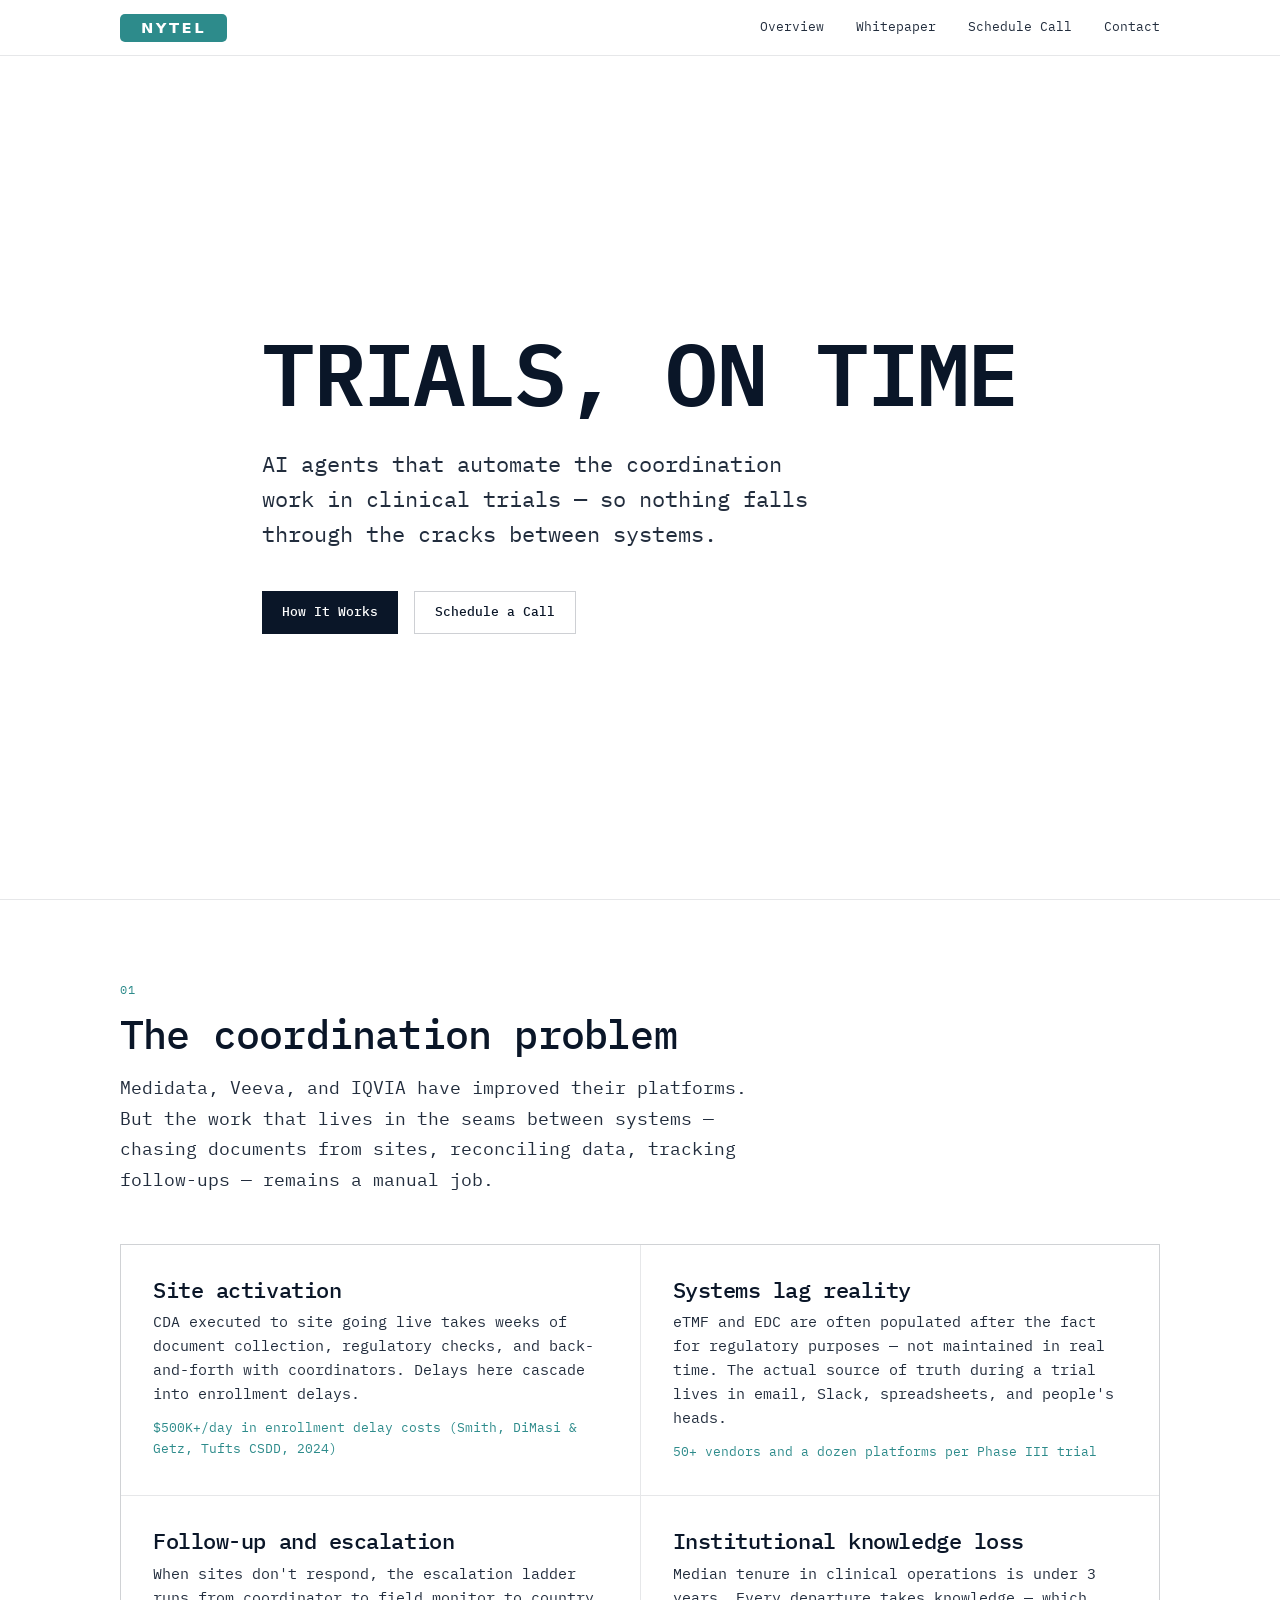
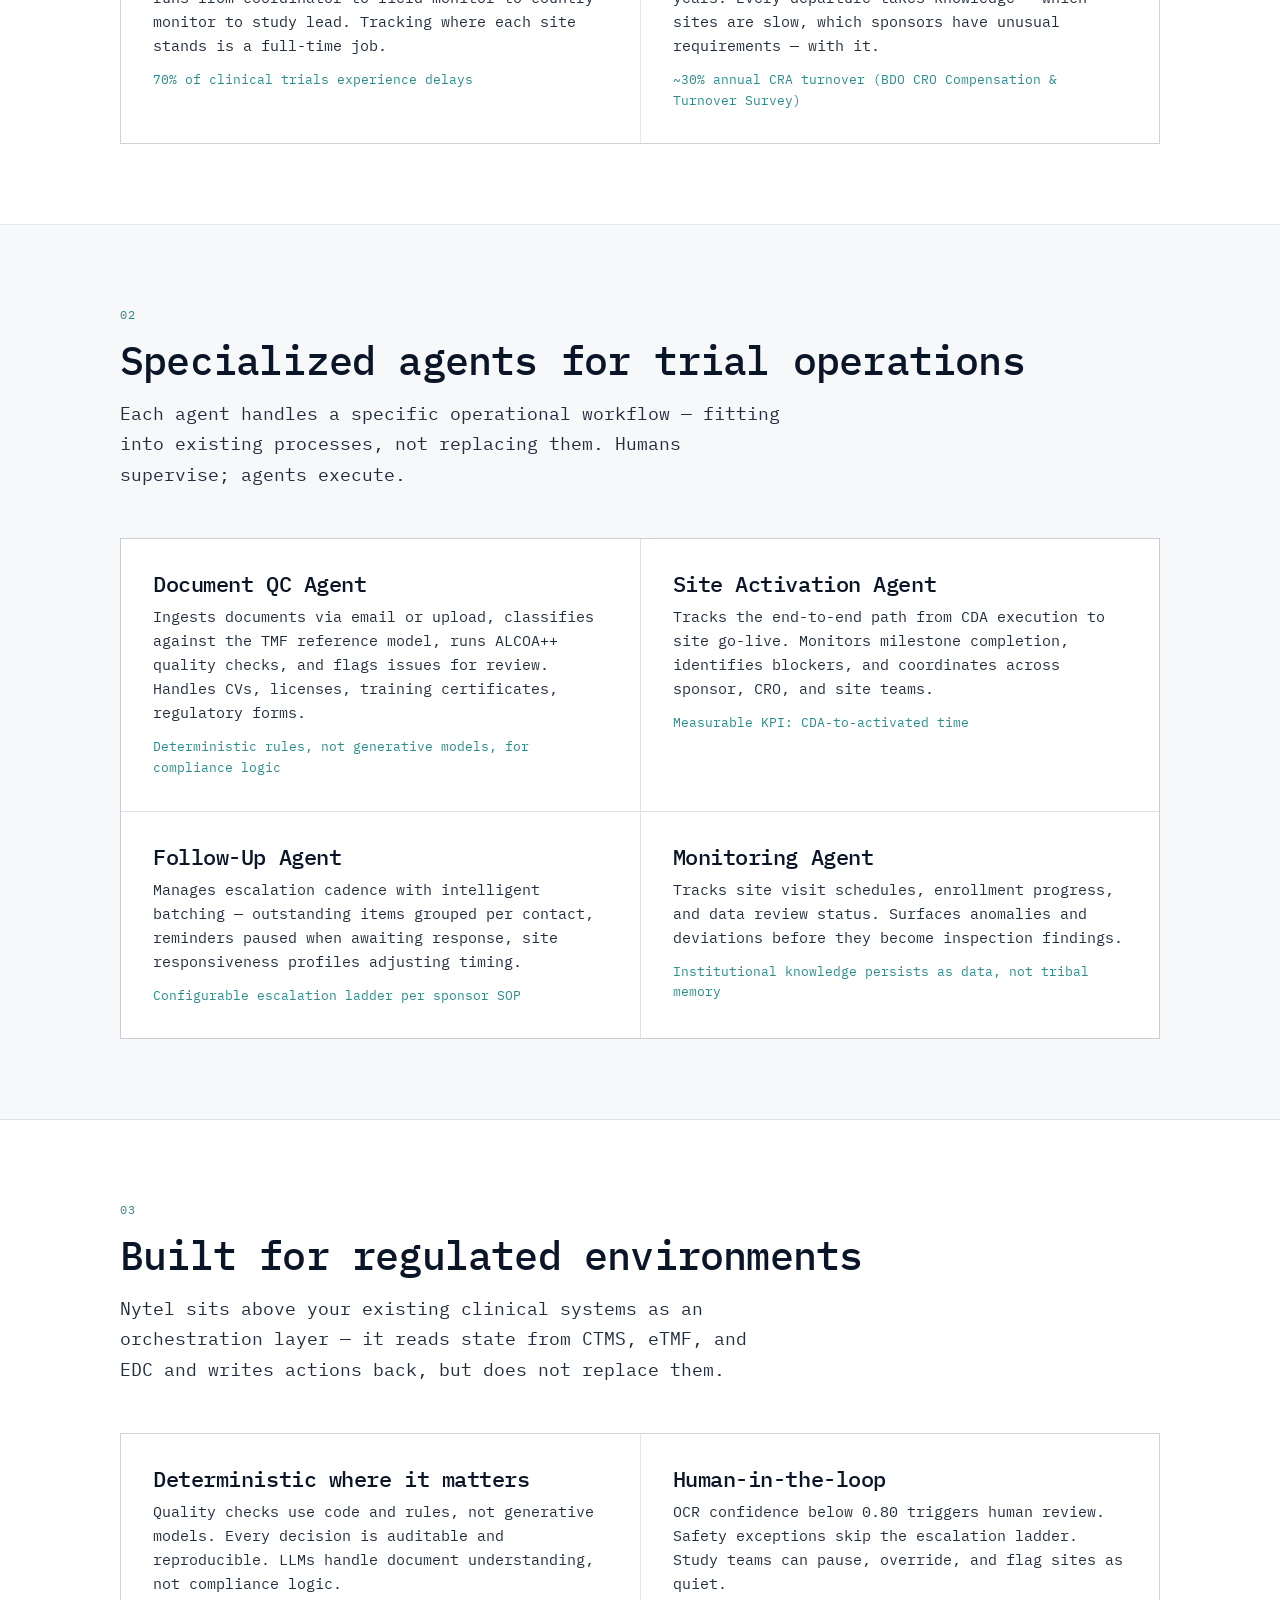
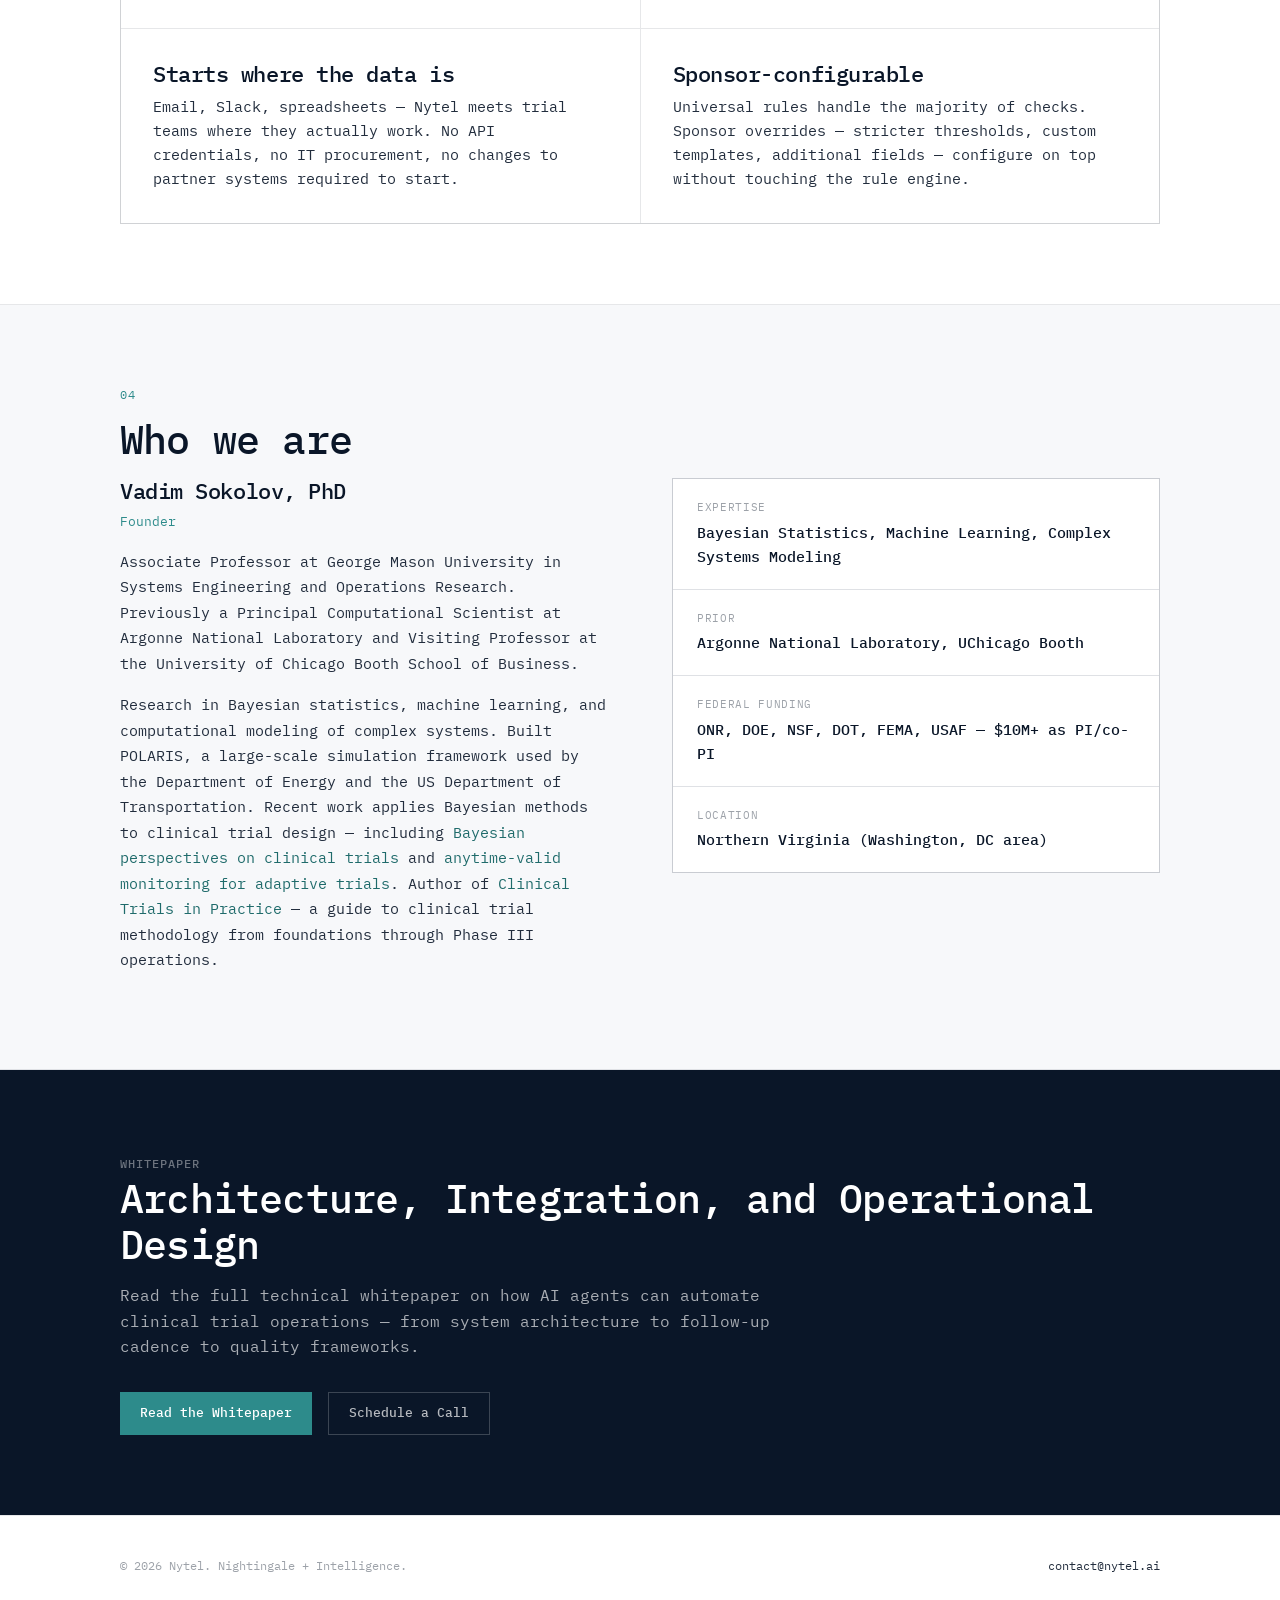
==== index.html @ 81ece12e "Update fonts and colors: IBM Plex Mono everywhere, fix whitepaper text opacity - Switch site font fr" ====
<!DOCTYPE html>
<html lang="en">
<head>
  <meta charset="UTF-8">
  <meta name="viewport" content="width=device-width, initial-scale=1.0">
  <title>Nytel — AI Agents for Clinical Trial Operations</title>
  <meta name="description" content="Nytel builds AI agents that automate the coordination work in clinical trials — document QC, site activation, escalation workflows — so operations teams can focus on what matters.">
  <meta property="og:title" content="Nytel — AI Agents for Clinical Trial Operations">
  <meta property="og:description" content="Automating the coordination work between clinical systems — document QC, site activation, escalation workflows.">
  <meta property="og:image" content="https://nytel.ai/og-image.png">
  <meta property="og:url" content="https://nytel.ai">
  <meta property="og:type" content="website">
  <meta name="twitter:card" content="summary_large_image">
  <meta name="twitter:title" content="Nytel — AI Agents for Clinical Trial Operations">
  <meta name="twitter:description" content="Automating the coordination work between clinical systems.">
  <meta name="twitter:image" content="https://nytel.ai/og-image.png">
  <link rel="icon" type="image/svg+xml" href="favicon.svg">
  <link rel="icon" type="image/png" sizes="32x32" href="favicon-32.png">
  <link rel="apple-touch-icon" href="apple-touch-icon.png">
  <link rel="preconnect" href="https://fonts.googleapis.com">
  <link rel="preconnect" href="https://fonts.gstatic.com" crossorigin>
  <link href="https://fonts.googleapis.com/css2?family=IBM+Plex+Mono:ital,wght@0,400;0,500;0,600;1,400&display=swap" rel="stylesheet">
  <link rel="stylesheet" href="style.css">
  <script type="application/ld+json">
  {
    "@context": "https://schema.org",
    "@type": "Organization",
    "name": "Nytel",
    "url": "https://nytel.ai",
    "description": "Nytel builds AI agents that automate coordination work in clinical trials — document QC, site activation, follow-up workflows, and monitoring — sitting above existing systems like CTMS, eTMF, and EDC as an orchestration layer.",
    "founder": {
      "@type": "Person",
      "name": "Vadim Sokolov",
      "jobTitle": "Founder",
      "url": "https://vsokolov.org",
      "affiliation": {
        "@type": "Organization",
        "name": "George Mason University"
      },
      "sameAs": [
        "https://arxiv.org/abs/2602.09208",
        "https://arxiv.org/abs/2602.06379",
        "https://vsokolov.quarto.pub/clinos/"
      ]
    },
    "areaServed": "US",
    "knowsAbout": [
      "clinical trial operations",
      "AI agents for clinical trials",
      "trial master file quality control",
      "site activation automation",
      "CTMS eTMF EDC orchestration",
      "ALCOA++ compliance",
      "Bayesian adaptive trial design",
      "clinical trial follow-up automation",
      "ICH-GCP regulatory compliance"
    ]
  }
  </script>
</head>
<body>

  <!-- Header -->
  <header class="header">
    <div class="container">
      <a href="/" class="header-logo"><img src="logo.svg" alt="Nytel" height="28"></a>
      <nav class="header-nav">
        <a href="overview.html">Overview</a>
        <a href="whitepaper.html" class="hide-mobile">Whitepaper</a>
        <a href="https://cal.com/nytel">Schedule Call</a>
        <a href="mailto:contact@nytel.ai">Contact</a>
      </nav>
    </div>
  </header>

  <!-- Hero -->
  <section class="hero">
    <div class="container">
      <div class="hero-inner">
        <h1 style="font-size: clamp(3rem, 2rem + 5vw, 5.5rem); font-weight: 600; letter-spacing: -0.03em; max-width: none; margin-bottom: 1.5rem;">TRIALS, ON TIME</h1>
        <p class="hero-sub" style="font-size: clamp(1.125rem, 1rem + 0.5vw, 1.375rem); max-width: 44ch; margin-bottom: 2.5rem;">
          AI agents that automate the coordination work in clinical
          trials — so nothing falls through the cracks between systems.
        </p>
        <div class="hero-actions">
          <a href="overview.html" class="btn btn-primary">How It Works</a>
          <a href="https://cal.com/nytel" class="btn btn-outline">Schedule a Call</a>
        </div>
      </div>
    </div>
  </section>

  <!-- Problem -->
  <section class="section">
    <div class="container">
      <span class="section-number">01</span>
      <h2>The coordination problem</h2>
      <p class="section-lead">
        Medidata, Veeva, and IQVIA have improved their platforms. But the work
        that lives in the seams between systems — chasing documents from sites,
        reconciling data, tracking follow-ups — remains a manual job.
      </p>
      <div class="problem-grid">
        <div class="problem-card">
          <h3>Site activation</h3>
          <p>CDA executed to site going live takes weeks of document collection, regulatory checks, and back-and-forth with coordinators. Delays here cascade into enrollment delays.</p>
          <span class="stat-highlight">$500K+/day in enrollment delay costs (Smith, DiMasi &amp; Getz, Tufts CSDD, 2024)</span>
        </div>
        <div class="problem-card">
          <h3>Systems lag reality</h3>
          <p>eTMF and EDC are often populated after the fact for regulatory purposes — not maintained in real time. The actual source of truth during a trial lives in email, Slack, spreadsheets, and people's heads.</p>
          <span class="stat-highlight">50+ vendors and a dozen platforms per Phase III trial</span>
        </div>
        <div class="problem-card">
          <h3>Follow-up and escalation</h3>
          <p>When sites don't respond, the escalation ladder runs from coordinator to field monitor to country monitor to study lead. Tracking where each site stands is a full-time job.</p>
          <span class="stat-highlight">70% of clinical trials experience delays</span>
        </div>
        <div class="problem-card">
          <h3>Institutional knowledge loss</h3>
          <p>Median tenure in clinical operations is under 3 years. Every departure takes knowledge — which sites are slow, which sponsors have unusual requirements — with it.</p>
          <span class="stat-highlight">~30% annual CRA turnover (BDO CRO Compensation &amp; Turnover Survey)</span>
        </div>
      </div>
    </div>
  </section>

  <!-- Approach -->
  <section class="section section-alt">
    <div class="container">
      <span class="section-number">02</span>
      <h2>Specialized agents for trial operations</h2>
      <p class="section-lead">
        Each agent handles a specific operational workflow — fitting into existing
        processes, not replacing them. Humans supervise; agents execute.
      </p>
      <div class="problem-grid">
        <div class="problem-card">
          <h3>Document QC Agent</h3>
          <p>Ingests documents via email or upload, classifies against the TMF reference model, runs ALCOA++ quality checks, and flags issues for review. Handles CVs, licenses, training certificates, regulatory forms.</p>
          <span class="stat-highlight">Deterministic rules, not generative models, for compliance logic</span>
        </div>
        <div class="problem-card">
          <h3>Site Activation Agent</h3>
          <p>Tracks the end-to-end path from CDA execution to site go-live. Monitors milestone completion, identifies blockers, and coordinates across sponsor, CRO, and site teams.</p>
          <span class="stat-highlight">Measurable KPI: CDA-to-activated time</span>
        </div>
        <div class="problem-card">
          <h3>Follow-Up Agent</h3>
          <p>Manages escalation cadence with intelligent batching — outstanding items grouped per contact, reminders paused when awaiting response, site responsiveness profiles adjusting timing.</p>
          <span class="stat-highlight">Configurable escalation ladder per sponsor SOP</span>
        </div>
        <div class="problem-card">
          <h3>Monitoring Agent</h3>
          <p>Tracks site visit schedules, enrollment progress, and data review status. Surfaces anomalies and deviations before they become inspection findings.</p>
          <span class="stat-highlight">Institutional knowledge persists as data, not tribal memory</span>
        </div>
      </div>
    </div>
  </section>

  <!-- Approach Detail -->
  <section class="section">
    <div class="container">
      <span class="section-number">03</span>
      <h2>Built for regulated environments</h2>
      <p class="section-lead">
        Nytel sits above your existing clinical systems as an orchestration
        layer — it reads state from CTMS, eTMF, and EDC and writes actions
        back, but does not replace them.
      </p>
      <div class="problem-grid">
        <div class="problem-card">
          <h3>Deterministic where it matters</h3>
          <p>Quality checks use code and rules, not generative models. Every decision is auditable and reproducible. LLMs handle document understanding, not compliance logic.</p>
        </div>
        <div class="problem-card">
          <h3>Human-in-the-loop</h3>
          <p>OCR confidence below 0.80 triggers human review. Safety exceptions skip the escalation ladder. Study teams can pause, override, and flag sites as quiet.</p>
        </div>
        <div class="problem-card">
          <h3>Starts where the data is</h3>
          <p>Email, Slack, spreadsheets — Nytel meets trial teams where they actually work. No API credentials, no IT procurement, no changes to partner systems required to start.</p>
        </div>
        <div class="problem-card">
          <h3>Sponsor-configurable</h3>
          <p>Universal rules handle the majority of checks. Sponsor overrides — stricter thresholds, custom templates, additional fields — configure on top without touching the rule engine.</p>
        </div>
      </div>
    </div>
  </section>

  <!-- Founder -->
  <section class="section section-alt">
    <div class="container">
      <span class="section-number">04</span>
      <h2>Who we are</h2>
      <div class="founder-section">
        <div class="founder-bio">
          <h3>Vadim Sokolov, PhD</h3>
          <div class="founder-title">Founder</div>
          <p>
            Associate Professor at George Mason University in Systems
            Engineering and Operations Research. Previously a Principal
            Computational Scientist at Argonne National Laboratory and
            Visiting Professor at the University of Chicago Booth
            School of Business.
          </p>
          <p>
            Research in Bayesian statistics, machine learning, and
            computational modeling of complex systems. Built POLARIS,
            a large-scale simulation framework used by the Department
            of Energy and the US Department of Transportation. Recent work applies Bayesian methods
            to clinical trial design — including
            <a href="https://arxiv.org/abs/2602.09208">Bayesian perspectives on clinical trials</a> and
            <a href="https://arxiv.org/abs/2602.06379">anytime-valid monitoring for adaptive trials</a>.
            Author of <a href="https://vsokolov.quarto.pub/clinos/">Clinical
            Trials in Practice</a> — a guide to clinical trial methodology
            from foundations through Phase III operations.
          </p>
        </div>
        <div class="credentials">
          <div class="credential">
            <div class="cred-label">Expertise</div>
            <div class="cred-value">Bayesian Statistics, Machine Learning, Complex Systems Modeling</div>
          </div>
          <div class="credential">
            <div class="cred-label">Prior</div>
            <div class="cred-value">Argonne National Laboratory, UChicago Booth</div>
          </div>
          <div class="credential">
            <div class="cred-label">Federal Funding</div>
            <div class="cred-value">ONR, DOE, NSF, DOT, FEMA, USAF — $10M+ as PI/co-PI</div>
          </div>
          <div class="credential">
            <div class="cred-label">Location</div>
            <div class="cred-value">Northern Virginia (Washington, DC area)</div>
          </div>
        </div>
      </div>
    </div>
  </section>

  <!-- CTA -->
  <section class="cta-section">
    <div class="container">
      <span class="label" style="color: rgba(255,255,255,0.4);">Whitepaper</span>
      <h2>Architecture, Integration, and Operational Design</h2>
      <p>
        Read the full technical whitepaper on how AI agents can automate
        clinical trial operations — from system architecture to follow-up
        cadence to quality frameworks.
      </p>
      <div class="hero-actions">
        <a href="whitepaper.html" class="btn btn-teal">Read the Whitepaper</a>
        <a href="https://cal.com/nytel" class="btn btn-outline" style="color: rgba(255,255,255,0.7); border-color: rgba(255,255,255,0.2);">Schedule a Call</a>
      </div>
    </div>
  </section>

  <!-- Footer -->
  <footer class="footer">
    <div class="container">
      <div class="footer-left">
        &copy; 2026 Nytel. Nightingale + Intelligence.
      </div>
      <div class="footer-right">
        <a href="mailto:contact@nytel.ai">contact@nytel.ai</a>
      </div>
    </div>
  </footer>

</body>
</html>
---- style.css ----
/* ============================================================
   Nytel Design System
   Colors: Deep Navy + Muted Teal on White
   Typography: IBM Plex Sans + IBM Plex Mono
   ============================================================ */

:root {
  --navy: #0A1628;
  --navy-light: #162035;
  --teal: #2D8B8B;
  --teal-light: #E8F4F4;
  --teal-dark: #1F6B6B;
  --white: #FFFFFF;
  --bg: #F7F8FA;
  --bg-alt: #EEF0F4;
  --border: rgba(10, 22, 40, 0.10);
  --border-strong: rgba(10, 22, 40, 0.20);
  --text: #0A1628;
  --text-secondary: rgba(10, 22, 40, 0.90);
  --text-tertiary: rgba(10, 22, 40, 0.40);
  --mono: 'IBM Plex Mono', monospace;
  --sans: 'IBM Plex Mono', monospace;
}

*, *::before, *::after {
  margin: 0;
  padding: 0;
  box-sizing: border-box;
}

html {
  font-size: 16px;
  -webkit-font-smoothing: antialiased;
  -moz-osx-font-smoothing: grayscale;
  scroll-behavior: smooth;
}

body {
  font-family: var(--sans);
  font-weight: 400;
  line-height: 1.6;
  color: var(--text);
  background: var(--white);
}

/* ---- Typography ---- */

h1, h2, h3, h4 {
  font-weight: 500;
  line-height: 1.15;
  letter-spacing: -0.02em;
}

h1 { font-size: clamp(2.25rem, 1.5rem + 3.75vw, 4rem); }
h2 { font-size: clamp(1.5rem, 1.1rem + 2vw, 2.5rem); }
h3 { font-size: clamp(1.125rem, 1rem + 0.5vw, 1.5rem); }

p {
  max-width: 68ch;
  color: var(--text-secondary);
}

a {
  color: var(--teal-dark);
  text-decoration: none;
}
a:hover {
  text-decoration: underline;
}

.label {
  font-family: var(--mono);
  font-size: 0.75rem;
  font-weight: 500;
  letter-spacing: 0.08em;
  text-transform: uppercase;
  color: var(--teal);
}

.mono {
  font-family: var(--mono);
}

/* ---- Layout ---- */

.container {
  max-width: 1120px;
  margin: 0 auto;
  padding: 0 1.5rem;
}

@media (min-width: 768px) {
  .container { padding: 0 2.5rem; }
}

/* ---- Header ---- */

.header {
  position: fixed;
  top: 0;
  left: 0;
  right: 0;
  z-index: 100;
  height: 3.5rem;
  background: var(--white);
  border-bottom: 1px solid var(--border);
  display: flex;
  align-items: center;
  backdrop-filter: blur(12px);
  background: rgba(255,255,255,0.92);
}

.header .container {
  display: flex;
  align-items: center;
  justify-content: space-between;
  width: 100%;
}

.header-logo {
  text-decoration: none;
  display: flex;
  align-items: center;
  flex-shrink: 0;
}

.header-logo img {
  height: 20px;
  width: auto;
}

@media (min-width: 768px) {
  .header-logo img { height: 28px; }
}

.header-nav {
  display: flex;
  align-items: center;
  gap: 1.25rem;
}

@media (min-width: 768px) {
  .header-nav { gap: 2rem; }
}

.header-nav a {
  font-family: var(--mono);
  font-size: 0.75rem;
  color: var(--text-secondary);
  text-decoration: none;
  transition: color 0.15s;
  white-space: nowrap;
}

@media (min-width: 768px) {
  .header-nav a { font-size: 0.8125rem; }
}

.header-nav a:hover {
  color: var(--text);
  text-decoration: none;
}

.header-nav .hide-mobile {
  display: none;
}

@media (min-width: 640px) {
  .header-nav .hide-mobile { display: inline; }
}

/* ---- Buttons ---- */

.btn {
  display: inline-flex;
  align-items: center;
  gap: 0.5rem;
  font-family: var(--mono);
  font-size: 0.8125rem;
  font-weight: 500;
  padding: 0.625rem 1.25rem;
  border: none;
  cursor: pointer;
  transition: all 0.15s;
  text-decoration: none;
}

.btn-primary {
  background: var(--navy);
  color: var(--white);
}
.btn-primary:hover {
  background: var(--navy-light);
  text-decoration: none;
  color: var(--white);
}

.btn-outline {
  background: transparent;
  color: var(--navy);
  border: 1px solid var(--border-strong);
}
.btn-outline:hover {
  border-color: var(--navy);
  text-decoration: none;
}

.btn-teal {
  background: var(--teal);
  color: var(--white);
}
.btn-teal:hover {
  background: var(--teal-dark);
  text-decoration: none;
  color: var(--white);
}

/* ---- Hero ---- */

.hero {
  min-height: 100vh;
  display: flex;
  align-items: center;
  padding-top: 3.5rem;
  background: var(--white);
  border-bottom: 1px solid var(--border);
}

.hero-inner {
  padding: 4rem 0;
}

.hero h1 {
  color: var(--navy);
  margin-bottom: 1.5rem;
  max-width: 18ch;
}

.hero h1 em {
  font-style: normal;
  color: var(--teal);
}

.hero-sub {
  font-size: clamp(1rem, 0.9rem + 0.5vw, 1.25rem);
  color: var(--text-secondary);
  max-width: 52ch;
  margin-bottom: 2.5rem;
  line-height: 1.6;
}

.hero-actions {
  display: flex;
  gap: 1rem;
  flex-wrap: wrap;
}

.hero-stats {
  display: grid;
  grid-template-columns: repeat(3, 1fr);
  gap: 1px;
  background: var(--border);
  border: 1px solid var(--border);
  margin-top: 4rem;
}

.hero-stat {
  background: var(--white);
  padding: 1.5rem;
  text-align: center;
}

.hero-stat .stat-number {
  font-family: var(--sans);
  font-size: clamp(1.5rem, 1.2rem + 1.5vw, 2.5rem);
  font-weight: 500;
  color: var(--navy);
  letter-spacing: -0.03em;
  line-height: 1;
  margin-bottom: 0.375rem;
}

.hero-stat .stat-label {
  font-family: var(--mono);
  font-size: 0.6875rem;
  color: var(--text-tertiary);
  text-transform: uppercase;
  letter-spacing: 0.06em;
}

@media (max-width: 640px) {
  .hero-stats {
    grid-template-columns: 1fr;
  }
}

/* ---- Sections ---- */

.section {
  padding: 5rem 0;
  border-bottom: 1px solid var(--border);
}

.section-alt {
  background: var(--bg);
}

.section-number {
  font-family: var(--mono);
  font-size: 0.75rem;
  color: var(--teal);
  letter-spacing: 0.08em;
  margin-bottom: 0.75rem;
  display: block;
}

.section h2 {
  color: var(--navy);
  margin-bottom: 1rem;
}

.section-lead {
  font-size: clamp(1rem, 0.9rem + 0.5vw, 1.125rem);
  color: var(--text-secondary);
  max-width: 60ch;
  margin-bottom: 3rem;
  line-height: 1.7;
}

/* ---- Problem Grid ---- */

.problem-grid {
  display: grid;
  grid-template-columns: 1fr;
  gap: 1px;
  background: var(--border);
  border: 1px solid var(--border);
}

@media (min-width: 768px) {
  .problem-grid {
    grid-template-columns: repeat(2, 1fr);
  }
}

.problem-card {
  background: var(--white);
  padding: 2rem;
}

.problem-card h3 {
  color: var(--navy);
  margin-bottom: 0.5rem;
}

.problem-card p {
  font-size: 0.9375rem;
  line-height: 1.6;
}

.problem-card .stat-highlight {
  font-family: var(--mono);
  font-size: 0.8125rem;
  color: var(--teal);
  margin-top: 0.75rem;
  display: block;
}

/* ---- Approach / Pipeline ---- */

.pipeline {
  display: grid;
  grid-template-columns: 1fr;
  gap: 0;
  border: 1px solid var(--border);
}

@media (min-width: 768px) {
  .pipeline {
    grid-template-columns: repeat(5, 1fr);
  }
}

.pipeline-step {
  padding: 1.5rem;
  border-bottom: 1px solid var(--border);
  position: relative;
}

@media (min-width: 768px) {
  .pipeline-step {
    border-bottom: none;
    border-right: 1px solid var(--border);
  }
  .pipeline-step:last-child {
    border-right: none;
  }
}

.pipeline-step .step-number {
  font-family: var(--mono);
  font-size: 0.6875rem;
  color: var(--teal);
  margin-bottom: 0.75rem;
  display: block;
}

.pipeline-step h3 {
  font-size: 1rem;
  color: var(--navy);
  margin-bottom: 0.375rem;
}

.pipeline-step p {
  font-size: 0.8125rem;
  line-height: 1.5;
}

/* ---- Founder ---- */

.founder-section {
  display: grid;
  grid-template-columns: 1fr;
  gap: 3rem;
}

@media (min-width: 768px) {
  .founder-section {
    grid-template-columns: 1fr 1fr;
    gap: 4rem;
    align-items: start;
  }
}

.founder-bio h3 {
  color: var(--navy);
  margin-bottom: 0.5rem;
}

.founder-bio .founder-title {
  font-family: var(--mono);
  font-size: 0.8125rem;
  color: var(--teal);
  margin-bottom: 1rem;
}

.founder-bio p {
  font-size: 0.9375rem;
  line-height: 1.7;
  margin-bottom: 1rem;
}

.credentials {
  display: grid;
  grid-template-columns: 1fr;
  gap: 1px;
  background: var(--border);
  border: 1px solid var(--border);
}

.credential {
  background: var(--white);
  padding: 1.25rem 1.5rem;
}

.credential .cred-label {
  font-family: var(--mono);
  font-size: 0.6875rem;
  color: var(--text-tertiary);
  text-transform: uppercase;
  letter-spacing: 0.06em;
  margin-bottom: 0.25rem;
}

.credential .cred-value {
  font-size: 0.9375rem;
  color: var(--navy);
  font-weight: 500;
}

/* ---- Whitepaper CTA ---- */

.cta-section {
  background: var(--navy);
  color: var(--white);
  padding: 5rem 0;
  border-bottom: none;
}

.cta-section h2 {
  color: var(--white);
  margin-bottom: 1rem;
}

.cta-section p {
  color: rgba(255,255,255,0.65);
  margin-bottom: 2rem;
}

.cta-section .btn-teal:hover {
  background: var(--teal-dark);
}

/* ---- Footer ---- */

.footer {
  padding: 2.5rem 0;
  border-top: 1px solid var(--border);
}

.footer .container {
  display: flex;
  justify-content: space-between;
  align-items: center;
  flex-wrap: wrap;
  gap: 1rem;
}

.footer-left {
  font-family: var(--mono);
  font-size: 0.75rem;
  color: var(--text-tertiary);
}

.footer-right {
  display: flex;
  align-items: center;
  gap: 2rem;
}

.footer-right a {
  font-family: var(--mono);
  font-size: 0.75rem;
  color: var(--text-secondary);
}

/* ============================================================
   Whitepaper Page
   ============================================================ */

.wp-header {
  padding-top: 7rem;
  padding-bottom: 3rem;
  border-bottom: 1px solid var(--border);
  background: var(--bg);
}

.wp-header .label {
  margin-bottom: 1rem;
}

.wp-header h1 {
  margin-bottom: 0.75rem;
  max-width: 24ch;
}

.wp-header p {
  font-size: 1.0625rem;
  max-width: 56ch;
}

.wp-body {
  padding: 3rem 0 5rem;
}

.wp-content {
  max-width: 720px;
}

.wp-content h2 {
  color: var(--navy);
  margin-top: 3rem;
  margin-bottom: 1rem;
  padding-top: 2rem;
  border-top: 1px solid var(--border);
}

.wp-content h2:first-child {
  margin-top: 0;
  padding-top: 0;
  border-top: none;
}

.wp-content h3 {
  color: var(--navy);
  margin-top: 2rem;
  margin-bottom: 0.75rem;
}

.wp-content p {
  margin-bottom: 1rem;
  font-size: 0.9375rem;
  line-height: 1.8;
  max-width: none;
  color: var(--text-secondary);
}

.wp-content strong {
  color: var(--text);
  font-weight: 600;
}

.wp-content .table-wrap {
  overflow-x: auto;
  -webkit-overflow-scrolling: touch;
  margin: 1.5rem 0;
}

.wp-content table {
  width: 100%;
  border-collapse: collapse;
  font-size: 0.875rem;
  min-width: 400px;
}

@media (max-width: 640px) {
  .wp-content table { font-size: 0.8125rem; }
}

.wp-content th {
  font-family: var(--mono);
  font-size: 0.6875rem;
  font-weight: 500;
  text-transform: uppercase;
  letter-spacing: 0.06em;
  color: var(--text-tertiary);
  text-align: left;
  padding: 0.625rem 0.75rem;
  border-bottom: 1px solid var(--border-strong);
}

.wp-content td {
  padding: 0.5rem 0.75rem;
  border-bottom: 1px solid var(--border);
  color: var(--text-secondary);
  vertical-align: top;
}

.wp-content .col-narrow {
  width: 5rem;
}

.wp-content td strong {
  font-weight: 500;
  color: var(--text);
}

.wp-toc {
  position: sticky;
  top: 5rem;
  font-size: 0.8125rem;
}

.wp-toc-title {
  font-family: var(--mono);
  font-size: 0.6875rem;
  color: var(--text-tertiary);
  text-transform: uppercase;
  letter-spacing: 0.06em;
  margin-bottom: 1rem;
}

.wp-toc ul {
  list-style: none;
}

.wp-toc li {
  margin-bottom: 0.5rem;
}

.wp-toc a {
  color: var(--text-secondary);
  text-decoration: none;
  transition: color 0.15s;
}
.wp-toc a:hover {
  color: var(--teal);
}

@media (min-width: 1024px) {
  .wp-layout {
    display: grid;
    grid-template-columns: 720px 1fr;
    gap: 4rem;
  }
}

@media (max-width: 1023px) {
  .wp-toc { display: none; }
}
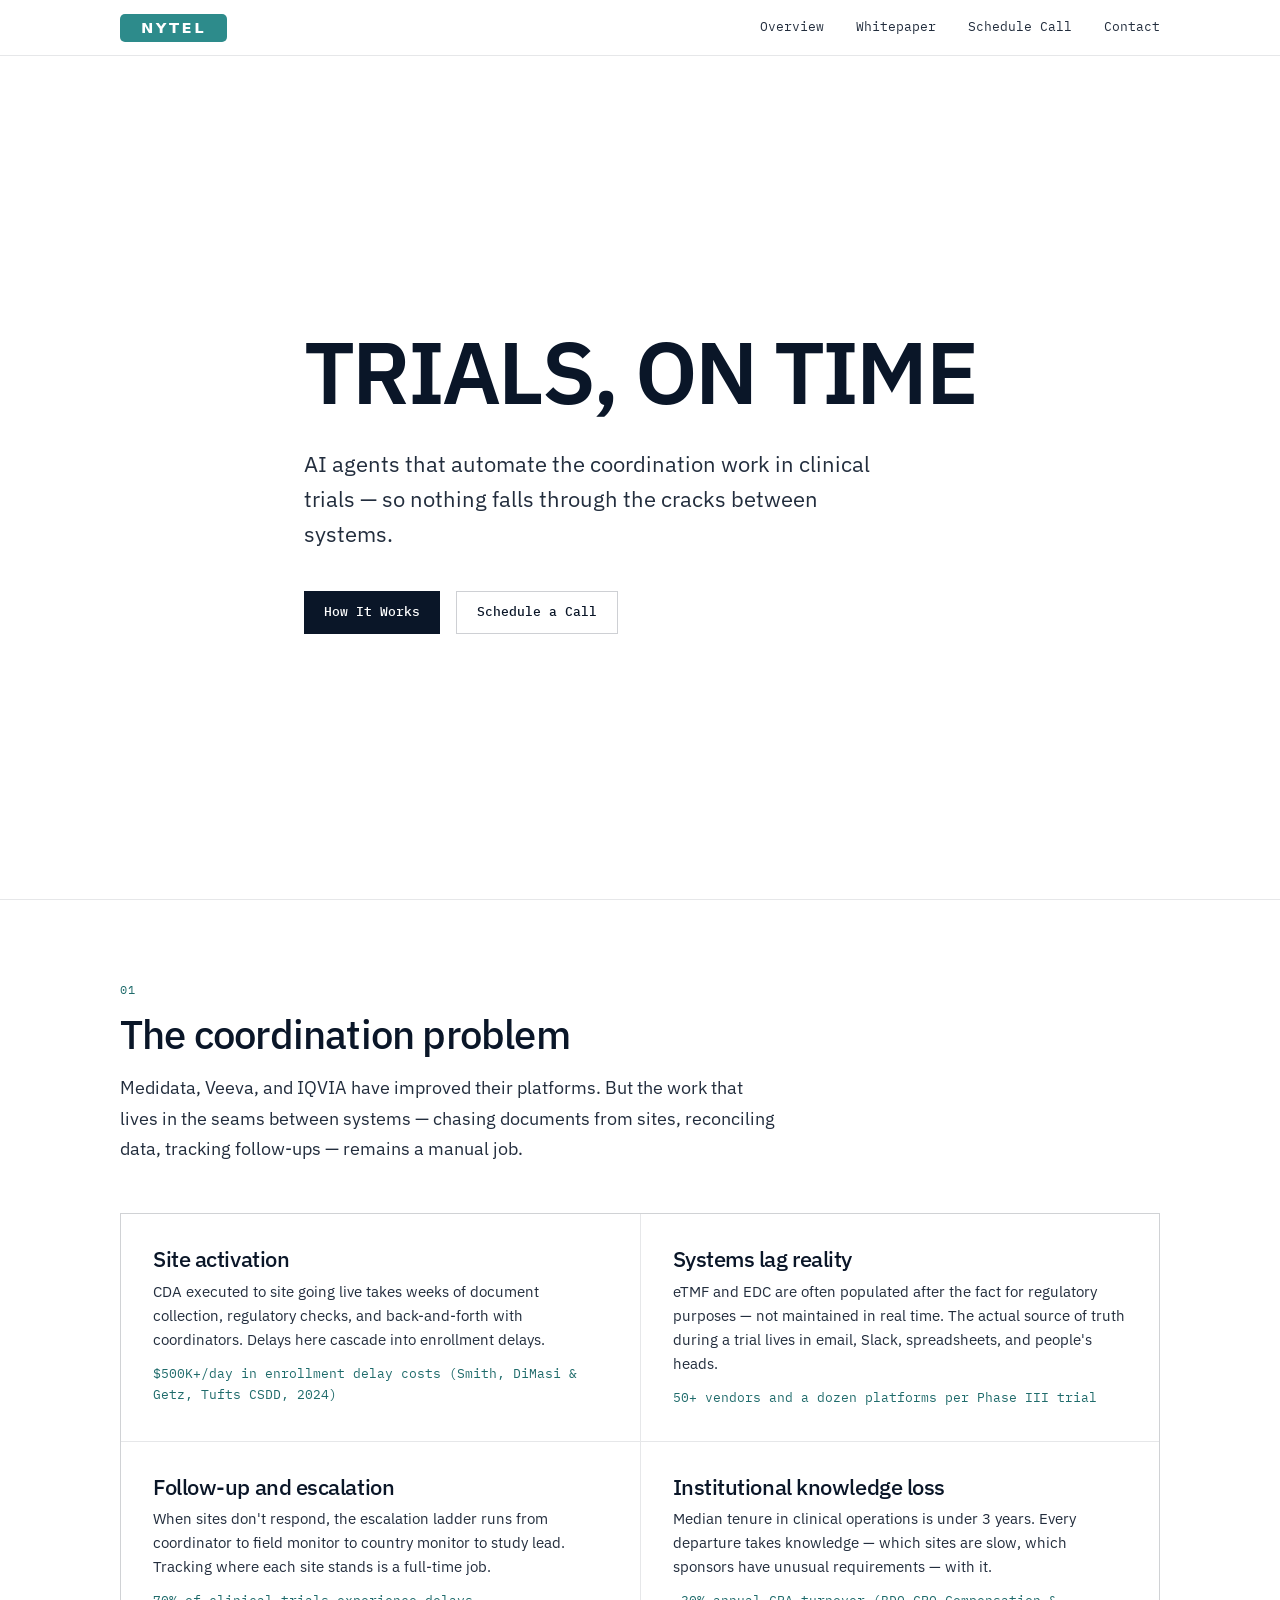
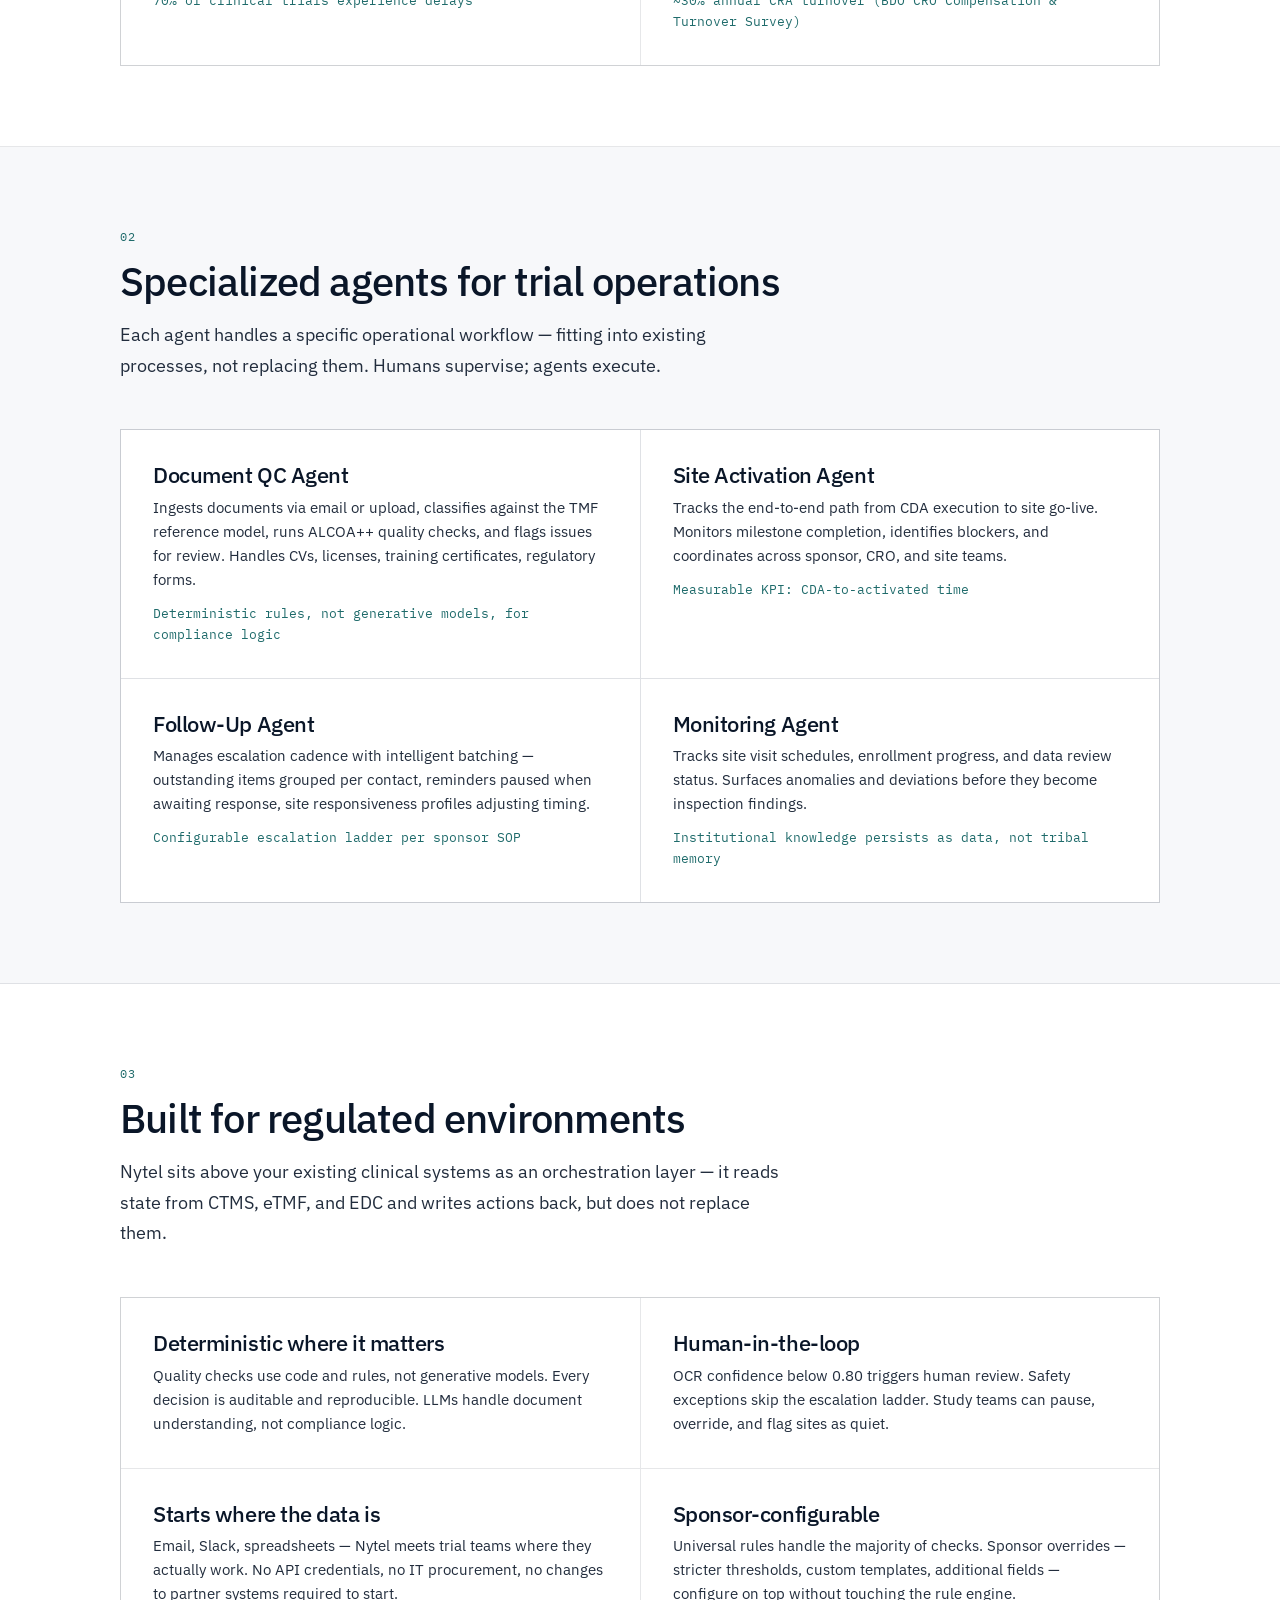
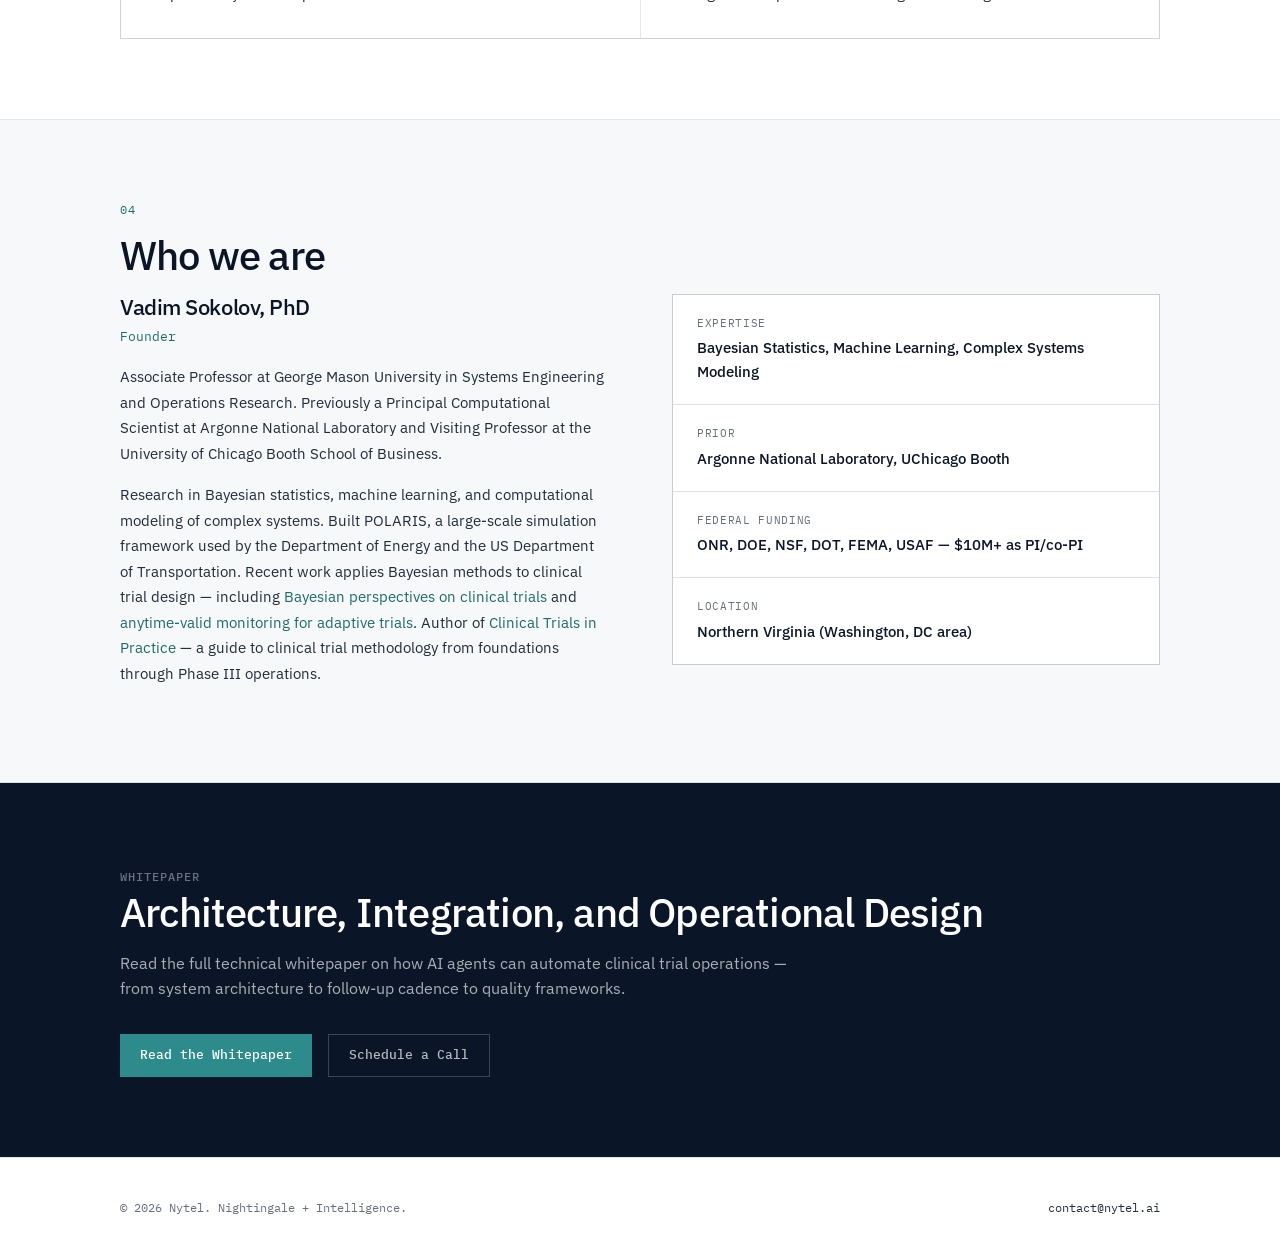
==== commit 17616f7a: "Site audit fixes: Plex Sans type system, WCAG AA contrast, SVG a11y, canonical + Twitter meta, share" ====
--- a/index.html
+++ b/index.html
@@ -10,6 +10,7 @@
   <meta property="og:image" content="https://nytel.ai/og-image.png">
   <meta property="og:url" content="https://nytel.ai">
   <meta property="og:type" content="website">
+  <link rel="canonical" href="https://nytel.ai/">
   <meta name="twitter:card" content="summary_large_image">
   <meta name="twitter:title" content="Nytel — AI Agents for Clinical Trial Operations">
   <meta name="twitter:description" content="Automating the coordination work between clinical systems.">
@@ -19,7 +20,8 @@
   <link rel="apple-touch-icon" href="apple-touch-icon.png">
   <link rel="preconnect" href="https://fonts.googleapis.com">
   <link rel="preconnect" href="https://fonts.gstatic.com" crossorigin>
-  <link href="https://fonts.googleapis.com/css2?family=IBM+Plex+Mono:ital,wght@0,400;0,500;0,600;1,400&display=swap" rel="stylesheet">
+  <link href="https://fonts.googleapis.com/css2?family=IBM+Plex+Sans:wght@400;500;600&family=IBM+Plex+Mono:ital,wght@0,400;0,500;0,600;1,400&display=swap" rel="stylesheet">
+  <link rel="stylesheet" href="chrome.css">
   <link rel="stylesheet" href="style.css">
   <script type="application/ld+json">
   {
@@ -77,8 +79,8 @@
   <section class="hero">
     <div class="container">
       <div class="hero-inner">
-        <h1 style="font-size: clamp(3rem, 2rem + 5vw, 5.5rem); font-weight: 600; letter-spacing: -0.03em; max-width: none; margin-bottom: 1.5rem;">TRIALS, ON TIME</h1>
-        <p class="hero-sub" style="font-size: clamp(1.125rem, 1rem + 0.5vw, 1.375rem); max-width: 44ch; margin-bottom: 2.5rem;">
+        <h1>TRIALS, ON TIME</h1>
+        <p class="hero-sub">
           AI agents that automate the coordination work in clinical
           trials — so nothing falls through the cracks between systems.
         </p>
--- a/chrome.css
+++ b/chrome.css
@@ -0,0 +1,235 @@
+/* ============================================================
+   Nytel — shared chrome
+   Header, footer, CTA band, buttons, and design tokens.
+   Loaded by index.html, overview.html, AND the Quarto whitepaper
+   (via _header-meta.html) so the site chrome has one source of truth.
+   Intentionally contains NO global reset, so it is safe to load
+   into the Bootstrap-based whitepaper build.
+   ============================================================ */
+
+:root {
+  --navy: #0A1628;
+  --navy-light: #162035;
+  --teal: #2D8B8B;
+  --teal-light: #E8F4F4;
+  --teal-dark: #1F6B6B;
+  --white: #FFFFFF;
+  --bg: #F7F8FA;
+  --bg-alt: #EEF0F4;
+  --border: rgba(10, 22, 40, 0.10);
+  --border-strong: rgba(10, 22, 40, 0.20);
+  --text: #0A1628;
+  --text-secondary: rgba(10, 22, 40, 0.90);
+  --text-tertiary: rgba(10, 22, 40, 0.62); /* audit: raised from 0.40 for WCAG AA */
+  --mono: 'IBM Plex Mono', monospace;
+  --sans: 'IBM Plex Sans', system-ui, -apple-system, sans-serif;
+}
+
+/* Visible keyboard focus indicator */
+:focus-visible {
+  outline: 2px solid var(--teal-dark);
+  outline-offset: 2px;
+  border-radius: 2px;
+}
+
+/* ---- Container ---- */
+
+.container {
+  max-width: 1120px;
+  margin: 0 auto;
+  padding: 0 1.5rem;
+}
+
+@media (min-width: 768px) {
+  .container { padding: 0 2.5rem; }
+}
+
+/* ---- Header ---- */
+
+.header {
+  position: fixed;
+  top: 0;
+  left: 0;
+  right: 0;
+  z-index: 1100;
+  height: 3.5rem;
+  border-bottom: 1px solid var(--border);
+  display: flex;
+  align-items: center;
+  backdrop-filter: blur(12px);
+  background: rgba(255,255,255,0.92);
+}
+
+.header .container {
+  display: flex;
+  align-items: center;
+  justify-content: space-between;
+  width: 100%;
+}
+
+.header-logo {
+  text-decoration: none;
+  display: flex;
+  align-items: center;
+  flex-shrink: 0;
+}
+
+.header-logo img {
+  height: 20px;
+  width: auto;
+}
+
+@media (min-width: 768px) {
+  .header-logo img { height: 28px; }
+}
+
+.header-nav {
+  display: flex;
+  align-items: center;
+  gap: 1.25rem;
+}
+
+@media (min-width: 768px) {
+  .header-nav { gap: 2rem; }
+}
+
+.header-nav a {
+  font-family: var(--mono);
+  font-size: 0.75rem;
+  color: var(--text-secondary);
+  text-decoration: none;
+  transition: color 0.15s;
+  white-space: nowrap;
+}
+
+@media (min-width: 768px) {
+  .header-nav a { font-size: 0.8125rem; }
+}
+
+.header-nav a:hover {
+  color: var(--text);
+  text-decoration: none;
+}
+
+/* current-page indicator */
+.header-nav a[aria-current="page"] {
+  color: var(--teal-dark);
+  font-weight: 600;
+}
+
+.header-nav .hide-mobile {
+  display: none;
+}
+
+@media (min-width: 640px) {
+  .header-nav .hide-mobile { display: inline; }
+}
+
+/* ---- Buttons ---- */
+
+.btn {
+  display: inline-flex;
+  align-items: center;
+  gap: 0.5rem;
+  font-family: var(--mono);
+  font-size: 0.8125rem;
+  font-weight: 500;
+  padding: 0.625rem 1.25rem;
+  border: none;
+  cursor: pointer;
+  transition: all 0.15s;
+  text-decoration: none;
+}
+
+.btn-primary {
+  background: var(--navy);
+  color: var(--white);
+}
+.btn-primary:hover {
+  background: var(--navy-light);
+  text-decoration: none;
+  color: var(--white);
+}
+
+.btn-outline {
+  background: transparent;
+  color: var(--navy);
+  border: 1px solid var(--border-strong);
+}
+.btn-outline:hover {
+  border-color: var(--navy);
+  text-decoration: none;
+}
+
+.btn-teal {
+  background: var(--teal);
+  color: var(--white);
+}
+.btn-teal:hover {
+  background: var(--teal-dark);
+  text-decoration: none;
+  color: var(--white);
+}
+
+/* Button row (hero, CTA, footer) */
+.hero-actions {
+  display: flex;
+  gap: 1rem;
+  flex-wrap: wrap;
+}
+
+/* ---- CTA band ---- */
+
+.cta-section {
+  background: var(--navy);
+  color: var(--white);
+  padding: 5rem 0;
+  border-bottom: none;
+}
+
+.cta-section h2 {
+  color: var(--white);
+  margin-bottom: 1rem;
+}
+
+.cta-section p {
+  color: rgba(255,255,255,0.65);
+  margin-bottom: 2rem;
+}
+
+.cta-section .btn-teal:hover {
+  background: var(--teal-dark);
+}
+
+/* ---- Footer ---- */
+
+.footer {
+  padding: 2.5rem 0;
+  border-top: 1px solid var(--border);
+}
+
+.footer .container {
+  display: flex;
+  justify-content: space-between;
+  align-items: center;
+  flex-wrap: wrap;
+  gap: 1rem;
+}
+
+.footer-left {
+  font-family: var(--mono);
+  font-size: 0.75rem;
+  color: var(--text-tertiary);
+}
+
+.footer-right {
+  display: flex;
+  align-items: center;
+  gap: 2rem;
+}
+
+.footer-right a {
+  font-family: var(--mono);
+  font-size: 0.75rem;
+  color: var(--text-secondary);
+}
--- a/style.css
+++ b/style.css
@@ -2,25 +2,10 @@
    Nytel Design System
    Colors: Deep Navy + Muted Teal on White
    Typography: IBM Plex Sans + IBM Plex Mono
+   Site chrome (header, footer, CTA, buttons, tokens) lives in
+   chrome.css — shared with the Quarto whitepaper build. This file
+   holds the marketing-page content styles only.
    ============================================================ */
-
-:root {
-  --navy: #0A1628;
-  --navy-light: #162035;
-  --teal: #2D8B8B;
-  --teal-light: #E8F4F4;
-  --teal-dark: #1F6B6B;
-  --white: #FFFFFF;
-  --bg: #F7F8FA;
-  --bg-alt: #EEF0F4;
-  --border: rgba(10, 22, 40, 0.10);
-  --border-strong: rgba(10, 22, 40, 0.20);
-  --text: #0A1628;
-  --text-secondary: rgba(10, 22, 40, 0.90);
-  --text-tertiary: rgba(10, 22, 40, 0.40);
-  --mono: 'IBM Plex Mono', monospace;
-  --sans: 'IBM Plex Mono', monospace;
-}
 
 *, *::before, *::after {
   margin: 0;
@@ -74,145 +59,11 @@
   font-weight: 500;
   letter-spacing: 0.08em;
   text-transform: uppercase;
-  color: var(--teal);
+  color: var(--teal-dark); /* audit: AA-safe (4.06:1 -> 6.22:1) */
 }
 
 .mono {
   font-family: var(--mono);
-}
-
-/* ---- Layout ---- */
-
-.container {
-  max-width: 1120px;
-  margin: 0 auto;
-  padding: 0 1.5rem;
-}
-
-@media (min-width: 768px) {
-  .container { padding: 0 2.5rem; }
-}
-
-/* ---- Header ---- */
-
-.header {
-  position: fixed;
-  top: 0;
-  left: 0;
-  right: 0;
-  z-index: 100;
-  height: 3.5rem;
-  background: var(--white);
-  border-bottom: 1px solid var(--border);
-  display: flex;
-  align-items: center;
-  backdrop-filter: blur(12px);
-  background: rgba(255,255,255,0.92);
-}
-
-.header .container {
-  display: flex;
-  align-items: center;
-  justify-content: space-between;
-  width: 100%;
-}
-
-.header-logo {
-  text-decoration: none;
-  display: flex;
-  align-items: center;
-  flex-shrink: 0;
-}
-
-.header-logo img {
-  height: 20px;
-  width: auto;
-}
-
-@media (min-width: 768px) {
-  .header-logo img { height: 28px; }
-}
-
-.header-nav {
-  display: flex;
-  align-items: center;
-  gap: 1.25rem;
-}
-
-@media (min-width: 768px) {
-  .header-nav { gap: 2rem; }
-}
-
-.header-nav a {
-  font-family: var(--mono);
-  font-size: 0.75rem;
-  color: var(--text-secondary);
-  text-decoration: none;
-  transition: color 0.15s;
-  white-space: nowrap;
-}
-
-@media (min-width: 768px) {
-  .header-nav a { font-size: 0.8125rem; }
-}
-
-.header-nav a:hover {
-  color: var(--text);
-  text-decoration: none;
-}
-
-.header-nav .hide-mobile {
-  display: none;
-}
-
-@media (min-width: 640px) {
-  .header-nav .hide-mobile { display: inline; }
-}
-
-/* ---- Buttons ---- */
-
-.btn {
-  display: inline-flex;
-  align-items: center;
-  gap: 0.5rem;
-  font-family: var(--mono);
-  font-size: 0.8125rem;
-  font-weight: 500;
-  padding: 0.625rem 1.25rem;
-  border: none;
-  cursor: pointer;
-  transition: all 0.15s;
-  text-decoration: none;
-}
-
-.btn-primary {
-  background: var(--navy);
-  color: var(--white);
-}
-.btn-primary:hover {
-  background: var(--navy-light);
-  text-decoration: none;
-  color: var(--white);
-}
-
-.btn-outline {
-  background: transparent;
-  color: var(--navy);
-  border: 1px solid var(--border-strong);
-}
-.btn-outline:hover {
-  border-color: var(--navy);
-  text-decoration: none;
-}
-
-.btn-teal {
-  background: var(--teal);
-  color: var(--white);
-}
-.btn-teal:hover {
-  background: var(--teal-dark);
-  text-decoration: none;
-  color: var(--white);
 }
 
 /* ---- Hero ---- */
@@ -232,66 +83,19 @@
 
 .hero h1 {
   color: var(--navy);
+  font-size: clamp(3rem, 2rem + 5vw, 5.5rem);
+  font-weight: 600;
+  letter-spacing: -0.03em;
+  max-width: none;
   margin-bottom: 1.5rem;
-  max-width: 18ch;
-}
-
-.hero h1 em {
-  font-style: normal;
-  color: var(--teal);
 }
 
 .hero-sub {
-  font-size: clamp(1rem, 0.9rem + 0.5vw, 1.25rem);
-  color: var(--text-secondary);
-  max-width: 52ch;
+  font-size: clamp(1.125rem, 1rem + 0.5vw, 1.375rem);
+  color: var(--text-secondary);
+  max-width: 44ch;
   margin-bottom: 2.5rem;
   line-height: 1.6;
-}
-
-.hero-actions {
-  display: flex;
-  gap: 1rem;
-  flex-wrap: wrap;
-}
-
-.hero-stats {
-  display: grid;
-  grid-template-columns: repeat(3, 1fr);
-  gap: 1px;
-  background: var(--border);
-  border: 1px solid var(--border);
-  margin-top: 4rem;
-}
-
-.hero-stat {
-  background: var(--white);
-  padding: 1.5rem;
-  text-align: center;
-}
-
-.hero-stat .stat-number {
-  font-family: var(--sans);
-  font-size: clamp(1.5rem, 1.2rem + 1.5vw, 2.5rem);
-  font-weight: 500;
-  color: var(--navy);
-  letter-spacing: -0.03em;
-  line-height: 1;
-  margin-bottom: 0.375rem;
-}
-
-.hero-stat .stat-label {
-  font-family: var(--mono);
-  font-size: 0.6875rem;
-  color: var(--text-tertiary);
-  text-transform: uppercase;
-  letter-spacing: 0.06em;
-}
-
-@media (max-width: 640px) {
-  .hero-stats {
-    grid-template-columns: 1fr;
-  }
 }
 
 /* ---- Sections ---- */
@@ -308,7 +112,7 @@
 .section-number {
   font-family: var(--mono);
   font-size: 0.75rem;
-  color: var(--teal);
+  color: var(--teal-dark); /* audit: AA-safe */
   letter-spacing: 0.08em;
   margin-bottom: 0.75rem;
   display: block;
@@ -361,59 +165,9 @@
 .problem-card .stat-highlight {
   font-family: var(--mono);
   font-size: 0.8125rem;
-  color: var(--teal);
+  color: var(--teal-dark); /* audit: AA-safe */
   margin-top: 0.75rem;
   display: block;
-}
-
-/* ---- Approach / Pipeline ---- */
-
-.pipeline {
-  display: grid;
-  grid-template-columns: 1fr;
-  gap: 0;
-  border: 1px solid var(--border);
-}
-
-@media (min-width: 768px) {
-  .pipeline {
-    grid-template-columns: repeat(5, 1fr);
-  }
-}
-
-.pipeline-step {
-  padding: 1.5rem;
-  border-bottom: 1px solid var(--border);
-  position: relative;
-}
-
-@media (min-width: 768px) {
-  .pipeline-step {
-    border-bottom: none;
-    border-right: 1px solid var(--border);
-  }
-  .pipeline-step:last-child {
-    border-right: none;
-  }
-}
-
-.pipeline-step .step-number {
-  font-family: var(--mono);
-  font-size: 0.6875rem;
-  color: var(--teal);
-  margin-bottom: 0.75rem;
-  display: block;
-}
-
-.pipeline-step h3 {
-  font-size: 1rem;
-  color: var(--navy);
-  margin-bottom: 0.375rem;
-}
-
-.pipeline-step p {
-  font-size: 0.8125rem;
-  line-height: 1.5;
 }
 
 /* ---- Founder ---- */
@@ -440,7 +194,7 @@
 .founder-bio .founder-title {
   font-family: var(--mono);
   font-size: 0.8125rem;
-  color: var(--teal);
+  color: var(--teal-dark); /* audit: AA-safe */
   margin-bottom: 1rem;
 }
 
@@ -478,64 +232,8 @@
   font-weight: 500;
 }
 
-/* ---- Whitepaper CTA ---- */
-
-.cta-section {
-  background: var(--navy);
-  color: var(--white);
-  padding: 5rem 0;
-  border-bottom: none;
-}
-
-.cta-section h2 {
-  color: var(--white);
-  margin-bottom: 1rem;
-}
-
-.cta-section p {
-  color: rgba(255,255,255,0.65);
-  margin-bottom: 2rem;
-}
-
-.cta-section .btn-teal:hover {
-  background: var(--teal-dark);
-}
-
-/* ---- Footer ---- */
-
-.footer {
-  padding: 2.5rem 0;
-  border-top: 1px solid var(--border);
-}
-
-.footer .container {
-  display: flex;
-  justify-content: space-between;
-  align-items: center;
-  flex-wrap: wrap;
-  gap: 1rem;
-}
-
-.footer-left {
-  font-family: var(--mono);
-  font-size: 0.75rem;
-  color: var(--text-tertiary);
-}
-
-.footer-right {
-  display: flex;
-  align-items: center;
-  gap: 2rem;
-}
-
-.footer-right a {
-  font-family: var(--mono);
-  font-size: 0.75rem;
-  color: var(--text-secondary);
-}
-
 /* ============================================================
-   Whitepaper Page
+   Whitepaper Page (hand-coded variant)
    ============================================================ */
 
 .wp-header {
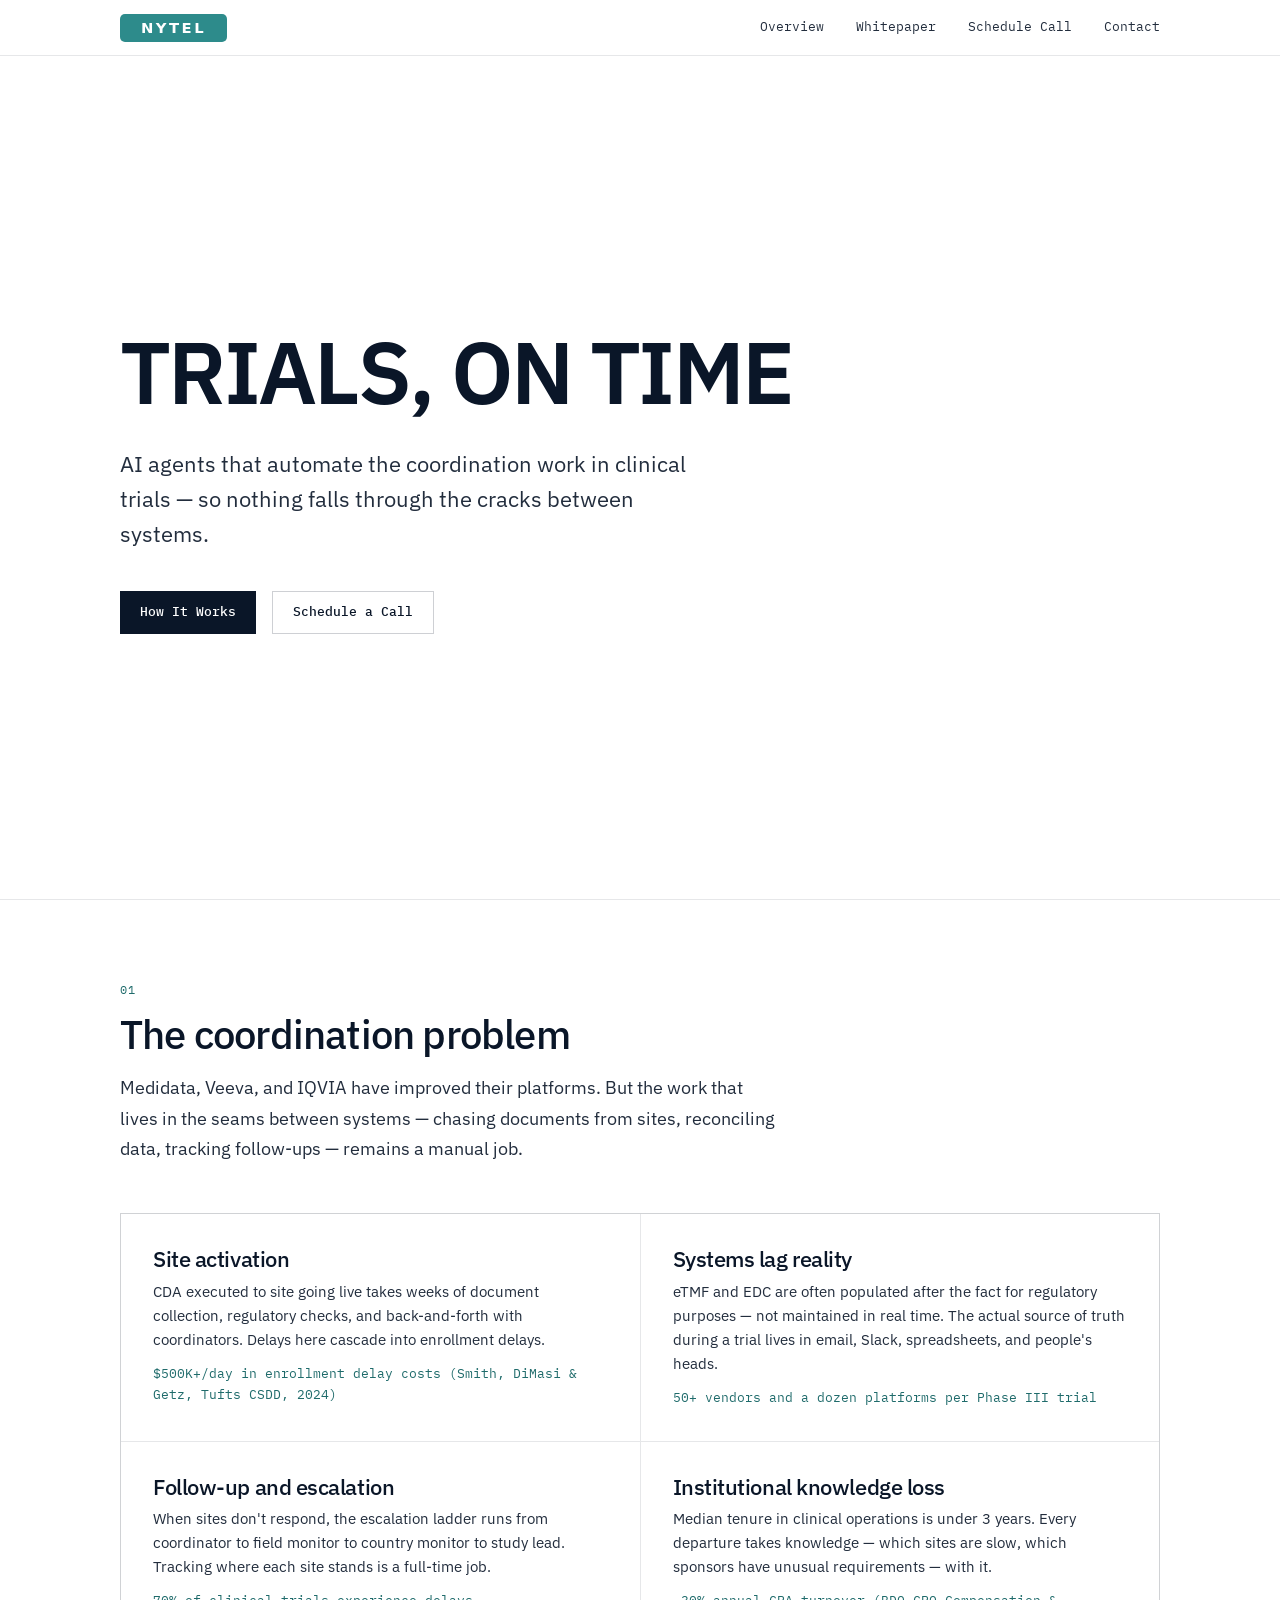
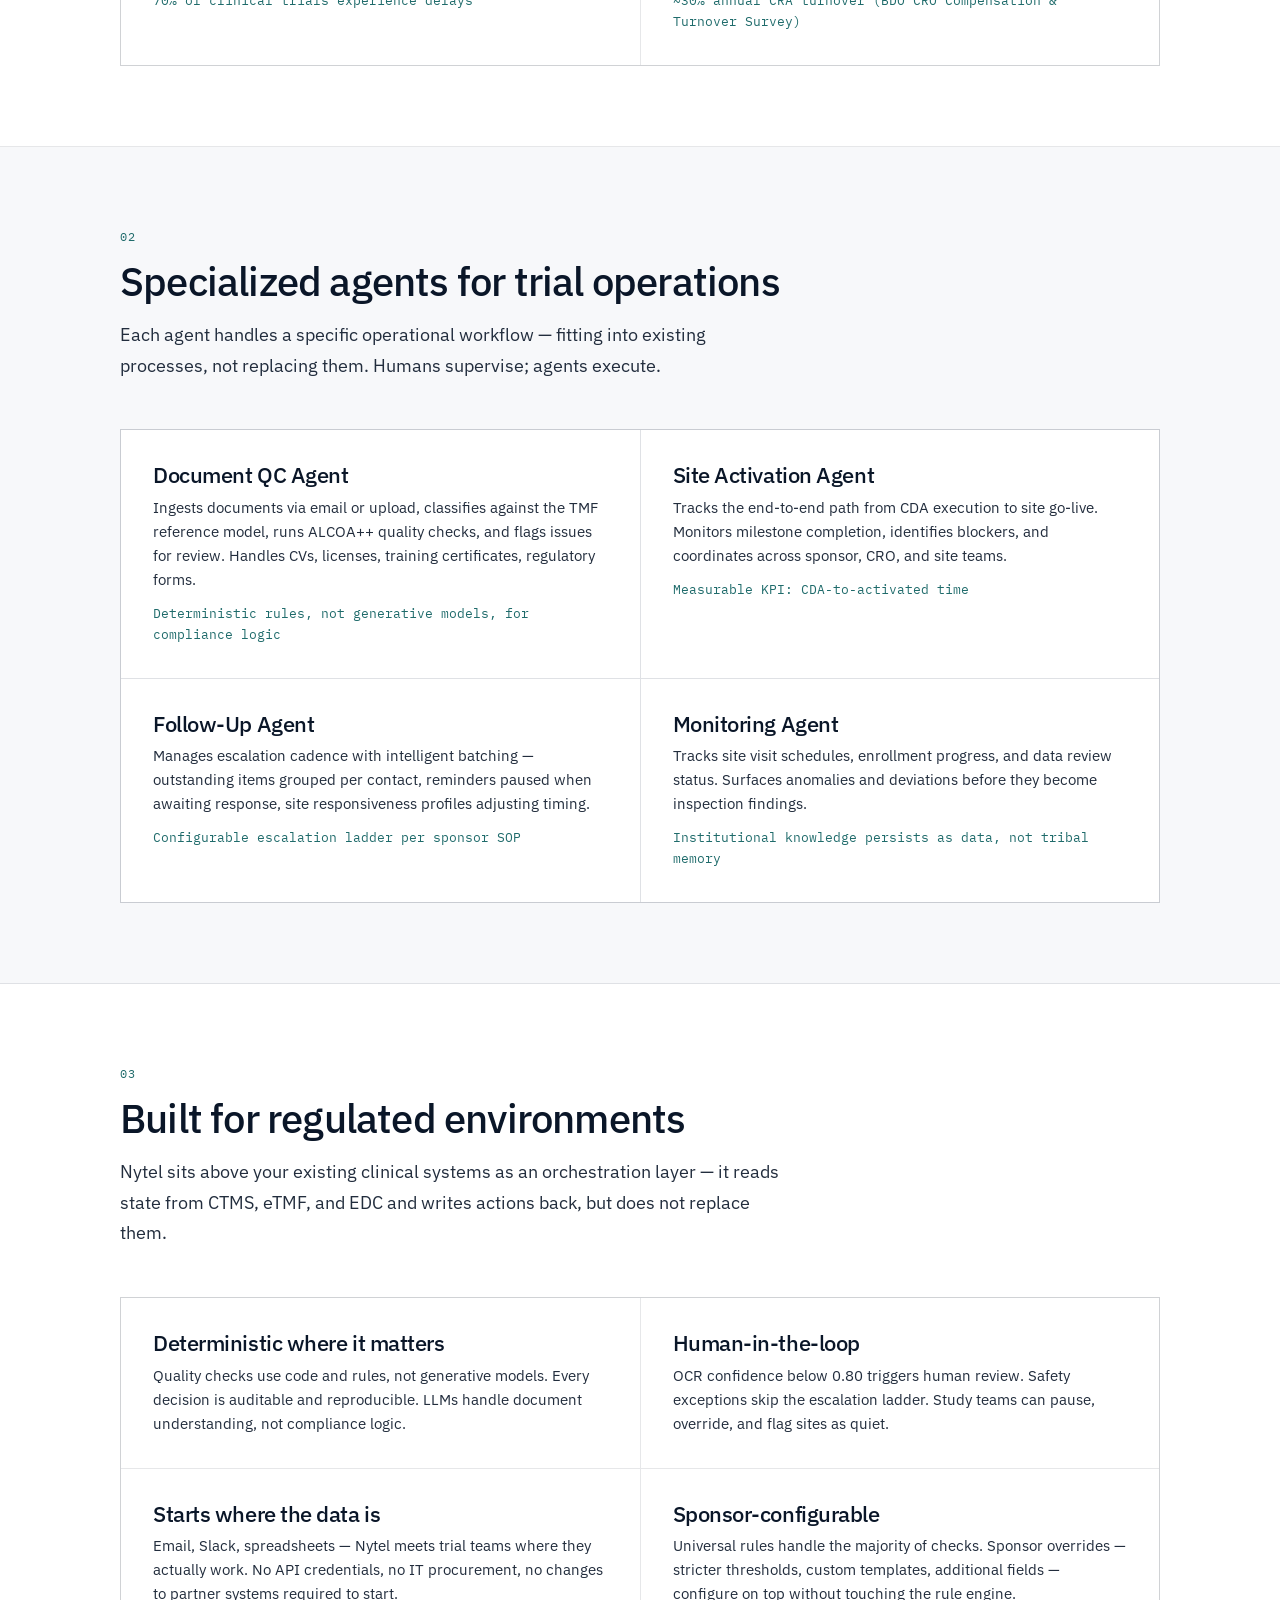
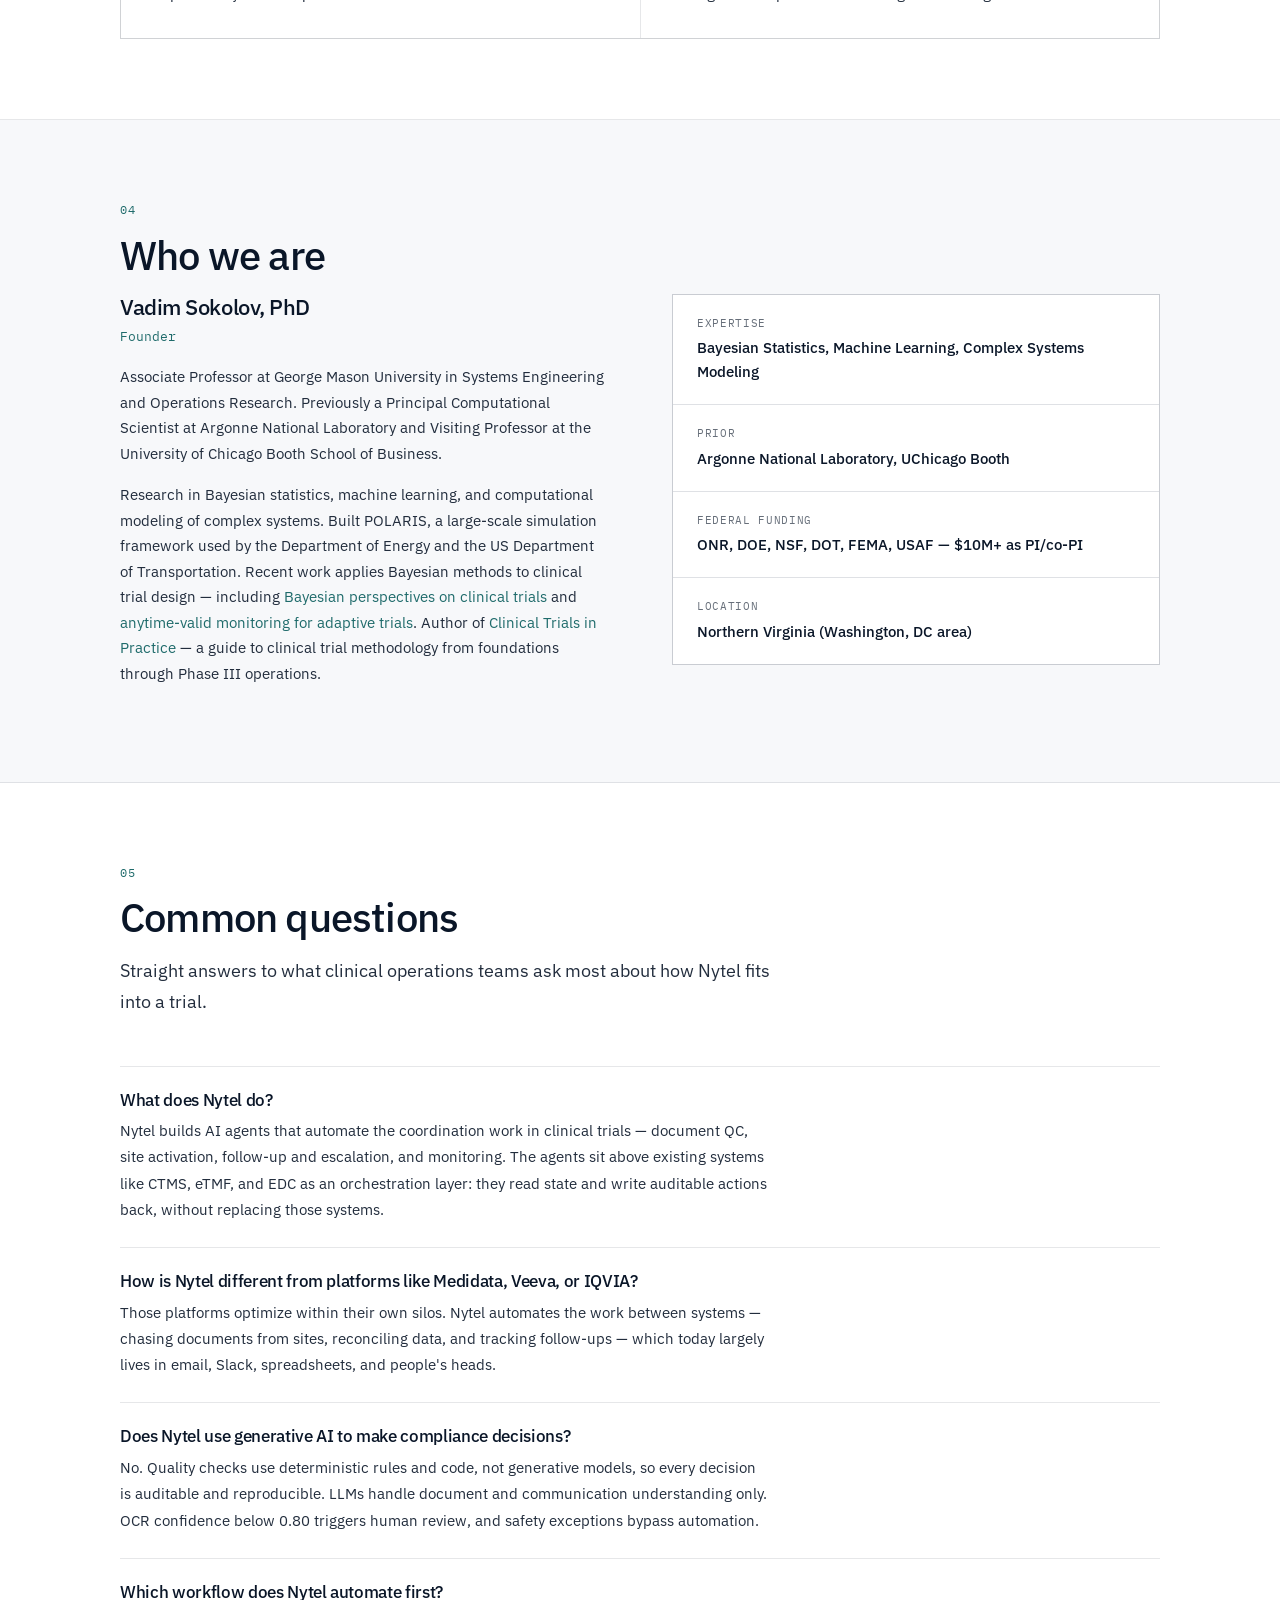
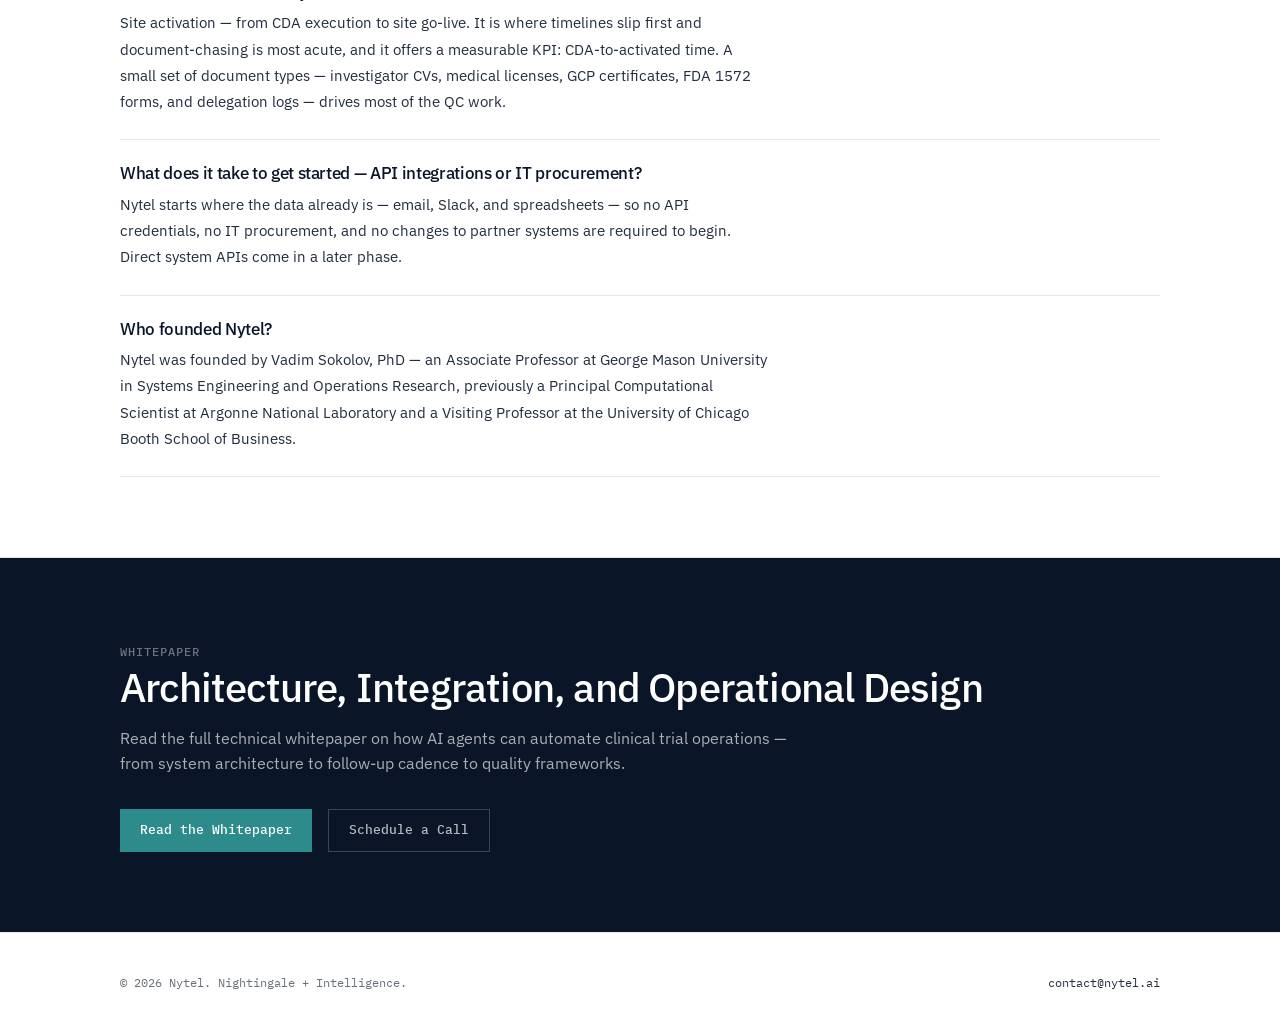
==== commit 7802aec8: "SEO + GEO: expanded schema.org, FAQ + FAQPage, TechArticle + breadcrumbs, llms.txt, AI-crawler polic" ====
--- a/index.html
+++ b/index.html
@@ -29,6 +29,10 @@
     "@type": "Organization",
     "name": "Nytel",
     "url": "https://nytel.ai",
+    "logo": "https://nytel.ai/logo.svg",
+    "image": "https://nytel.ai/og-image.png",
+    "slogan": "Trials, on time.",
+    "email": "contact@nytel.ai",
     "description": "Nytel builds AI agents that automate coordination work in clinical trials — document QC, site activation, follow-up workflows, and monitoring — sitting above existing systems like CTMS, eTMF, and EDC as an orchestration layer.",
     "founder": {
       "@type": "Person",
@@ -45,6 +49,20 @@
         "https://vsokolov.quarto.pub/clinos/"
       ]
     },
+    "contactPoint": {
+      "@type": "ContactPoint",
+      "contactType": "sales",
+      "email": "contact@nytel.ai",
+      "url": "https://cal.com/nytel",
+      "areaServed": "US",
+      "availableLanguage": "English"
+    },
+    "address": {
+      "@type": "PostalAddress",
+      "addressLocality": "Northern Virginia",
+      "addressRegion": "VA",
+      "addressCountry": "US"
+    },
     "areaServed": "US",
     "knowsAbout": [
       "clinical trial operations",
@@ -56,6 +74,58 @@
       "Bayesian adaptive trial design",
       "clinical trial follow-up automation",
       "ICH-GCP regulatory compliance"
+    ],
+    "hasOfferCatalog": {
+      "@type": "OfferCatalog",
+      "name": "AI agents for clinical trial operations",
+      "itemListElement": [
+        {
+          "@type": "Offer",
+          "itemOffered": {
+            "@type": "Service",
+            "name": "Document QC Agent",
+            "description": "Ingests documents via email or upload, classifies against the TMF reference model, runs ALCOA++ quality checks, and flags issues for human review."
+          }
+        },
+        {
+          "@type": "Offer",
+          "itemOffered": {
+            "@type": "Service",
+            "name": "Site Activation Agent",
+            "description": "Tracks the end-to-end path from CDA execution to site go-live — milestone completion, blockers, and coordination across sponsor, CRO, and site teams."
+          }
+        },
+        {
+          "@type": "Offer",
+          "itemOffered": {
+            "@type": "Service",
+            "name": "Follow-Up Agent",
+            "description": "Manages escalation cadence with intelligent batching — outstanding items grouped per contact, reminders paused while awaiting a response."
+          }
+        },
+        {
+          "@type": "Offer",
+          "itemOffered": {
+            "@type": "Service",
+            "name": "Monitoring Agent",
+            "description": "Tracks site visit schedules, enrollment progress, and data review status, surfacing anomalies before they become inspection findings."
+          }
+        }
+      ]
+    }
+  }
+  </script>
+  <script type="application/ld+json">
+  {
+    "@context": "https://schema.org",
+    "@type": "FAQPage",
+    "mainEntity": [
+      { "@type": "Question", "name": "What does Nytel do?", "acceptedAnswer": { "@type": "Answer", "text": "Nytel builds AI agents that automate the coordination work in clinical trials — document QC, site activation, follow-up and escalation, and monitoring. The agents sit above existing systems like CTMS, eTMF, and EDC as an orchestration layer: they read state and write auditable actions back, without replacing those systems." } },
+      { "@type": "Question", "name": "How is Nytel different from platforms like Medidata, Veeva, or IQVIA?", "acceptedAnswer": { "@type": "Answer", "text": "Those platforms optimize within their own silos. Nytel automates the work between systems — chasing documents from sites, reconciling data, and tracking follow-ups — which today largely lives in email, Slack, spreadsheets, and people's heads." } },
+      { "@type": "Question", "name": "Does Nytel use generative AI to make compliance decisions?", "acceptedAnswer": { "@type": "Answer", "text": "No. Quality checks use deterministic rules and code, not generative models, so every decision is auditable and reproducible. LLMs handle document and communication understanding only. OCR confidence below 0.80 triggers human review, and safety exceptions bypass automation." } },
+      { "@type": "Question", "name": "Which workflow does Nytel automate first?", "acceptedAnswer": { "@type": "Answer", "text": "Site activation — from CDA execution to site go-live. It is where timelines slip first and document-chasing is most acute, and it offers a measurable KPI: CDA-to-activated time. A small set of document types — investigator CVs, medical licenses, GCP certificates, FDA 1572 forms, and delegation logs — drives most of the QC work." } },
+      { "@type": "Question", "name": "What does it take to get started — API integrations or IT procurement?", "acceptedAnswer": { "@type": "Answer", "text": "Nytel starts where the data already is — email, Slack, and spreadsheets — so no API credentials, no IT procurement, and no changes to partner systems are required to begin. Direct system APIs come in a later phase." } },
+      { "@type": "Question", "name": "Who founded Nytel?", "acceptedAnswer": { "@type": "Answer", "text": "Nytel was founded by Vadim Sokolov, PhD — an Associate Professor at George Mason University in Systems Engineering and Operations Research, previously a Principal Computational Scientist at Argonne National Laboratory and a Visiting Professor at the University of Chicago Booth School of Business." } }
     ]
   }
   </script>
@@ -243,6 +313,43 @@
     </div>
   </section>
 
+  <!-- FAQ -->
+  <section class="section" id="faq">
+    <div class="container">
+      <span class="section-number">05</span>
+      <h2>Common questions</h2>
+      <p class="section-lead">
+        Straight answers to what clinical operations teams ask most about how Nytel fits into a trial.
+      </p>
+      <div class="faq">
+        <div class="faq-item">
+          <h3>What does Nytel do?</h3>
+          <p>Nytel builds AI agents that automate the coordination work in clinical trials — document QC, site activation, follow-up and escalation, and monitoring. The agents sit above existing systems like CTMS, eTMF, and EDC as an orchestration layer: they read state and write auditable actions back, without replacing those systems.</p>
+        </div>
+        <div class="faq-item">
+          <h3>How is Nytel different from platforms like Medidata, Veeva, or IQVIA?</h3>
+          <p>Those platforms optimize within their own silos. Nytel automates the work between systems — chasing documents from sites, reconciling data, and tracking follow-ups — which today largely lives in email, Slack, spreadsheets, and people's heads.</p>
+        </div>
+        <div class="faq-item">
+          <h3>Does Nytel use generative AI to make compliance decisions?</h3>
+          <p>No. Quality checks use deterministic rules and code, not generative models, so every decision is auditable and reproducible. LLMs handle document and communication understanding only. OCR confidence below 0.80 triggers human review, and safety exceptions bypass automation.</p>
+        </div>
+        <div class="faq-item">
+          <h3>Which workflow does Nytel automate first?</h3>
+          <p>Site activation — from CDA execution to site go-live. It is where timelines slip first and document-chasing is most acute, and it offers a measurable KPI: CDA-to-activated time. A small set of document types — investigator CVs, medical licenses, GCP certificates, FDA 1572 forms, and delegation logs — drives most of the QC work.</p>
+        </div>
+        <div class="faq-item">
+          <h3>What does it take to get started — API integrations or IT procurement?</h3>
+          <p>Nytel starts where the data already is — email, Slack, and spreadsheets — so no API credentials, no IT procurement, and no changes to partner systems are required to begin. Direct system APIs come in a later phase.</p>
+        </div>
+        <div class="faq-item">
+          <h3>Who founded Nytel?</h3>
+          <p>Nytel was founded by Vadim Sokolov, PhD — an Associate Professor at George Mason University in Systems Engineering and Operations Research, previously a Principal Computational Scientist at Argonne National Laboratory and a Visiting Professor at the University of Chicago Booth School of Business.</p>
+        </div>
+      </div>
+    </div>
+  </section>
+
   <!-- CTA -->
   <section class="cta-section">
     <div class="container">
--- a/style.css
+++ b/style.css
@@ -77,6 +77,14 @@
   border-bottom: 1px solid var(--border);
 }
 
+/* hero wraps content in .container; because .hero is a flex row, the
+   container would shrink to content width and margin:auto would center
+   it. width:100% makes it fill the row so hero content left-aligns at
+   the same edge as every other section (and overview.html). */
+.hero > .container {
+  width: 100%;
+}
+
 .hero-inner {
   padding: 4rem 0;
 }
@@ -230,6 +238,31 @@
   font-size: 0.9375rem;
   color: var(--navy);
   font-weight: 500;
+}
+
+/* ---- FAQ ---- */
+
+.faq {
+  border-top: 1px solid var(--border);
+  margin-top: 0.5rem;
+}
+
+.faq-item {
+  padding: 1.5rem 0;
+  border-bottom: 1px solid var(--border);
+}
+
+.faq-item h3 {
+  font-size: 1.0625rem;
+  color: var(--navy);
+  margin-bottom: 0.5rem;
+}
+
+.faq-item p {
+  font-size: 0.9375rem;
+  line-height: 1.75;
+  color: var(--text-secondary);
+  max-width: 72ch;
 }
 
 /* ============================================================
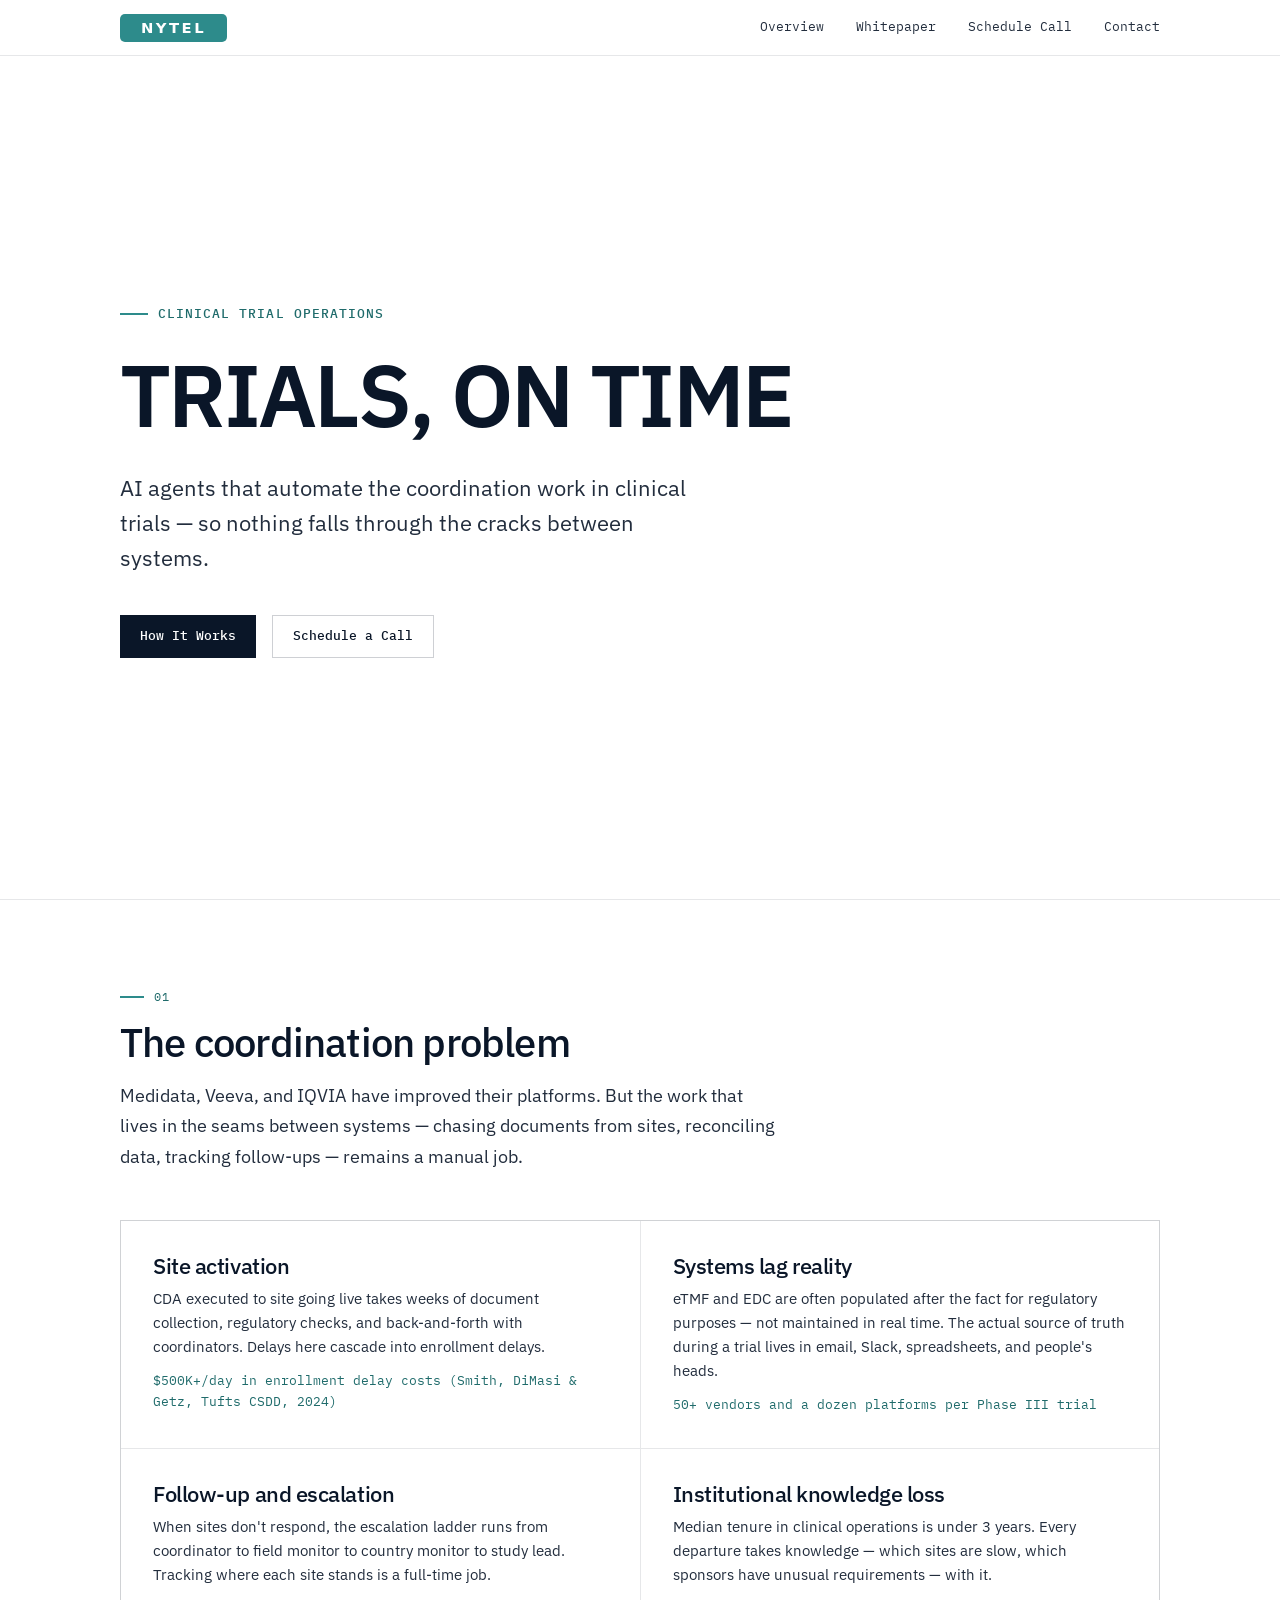
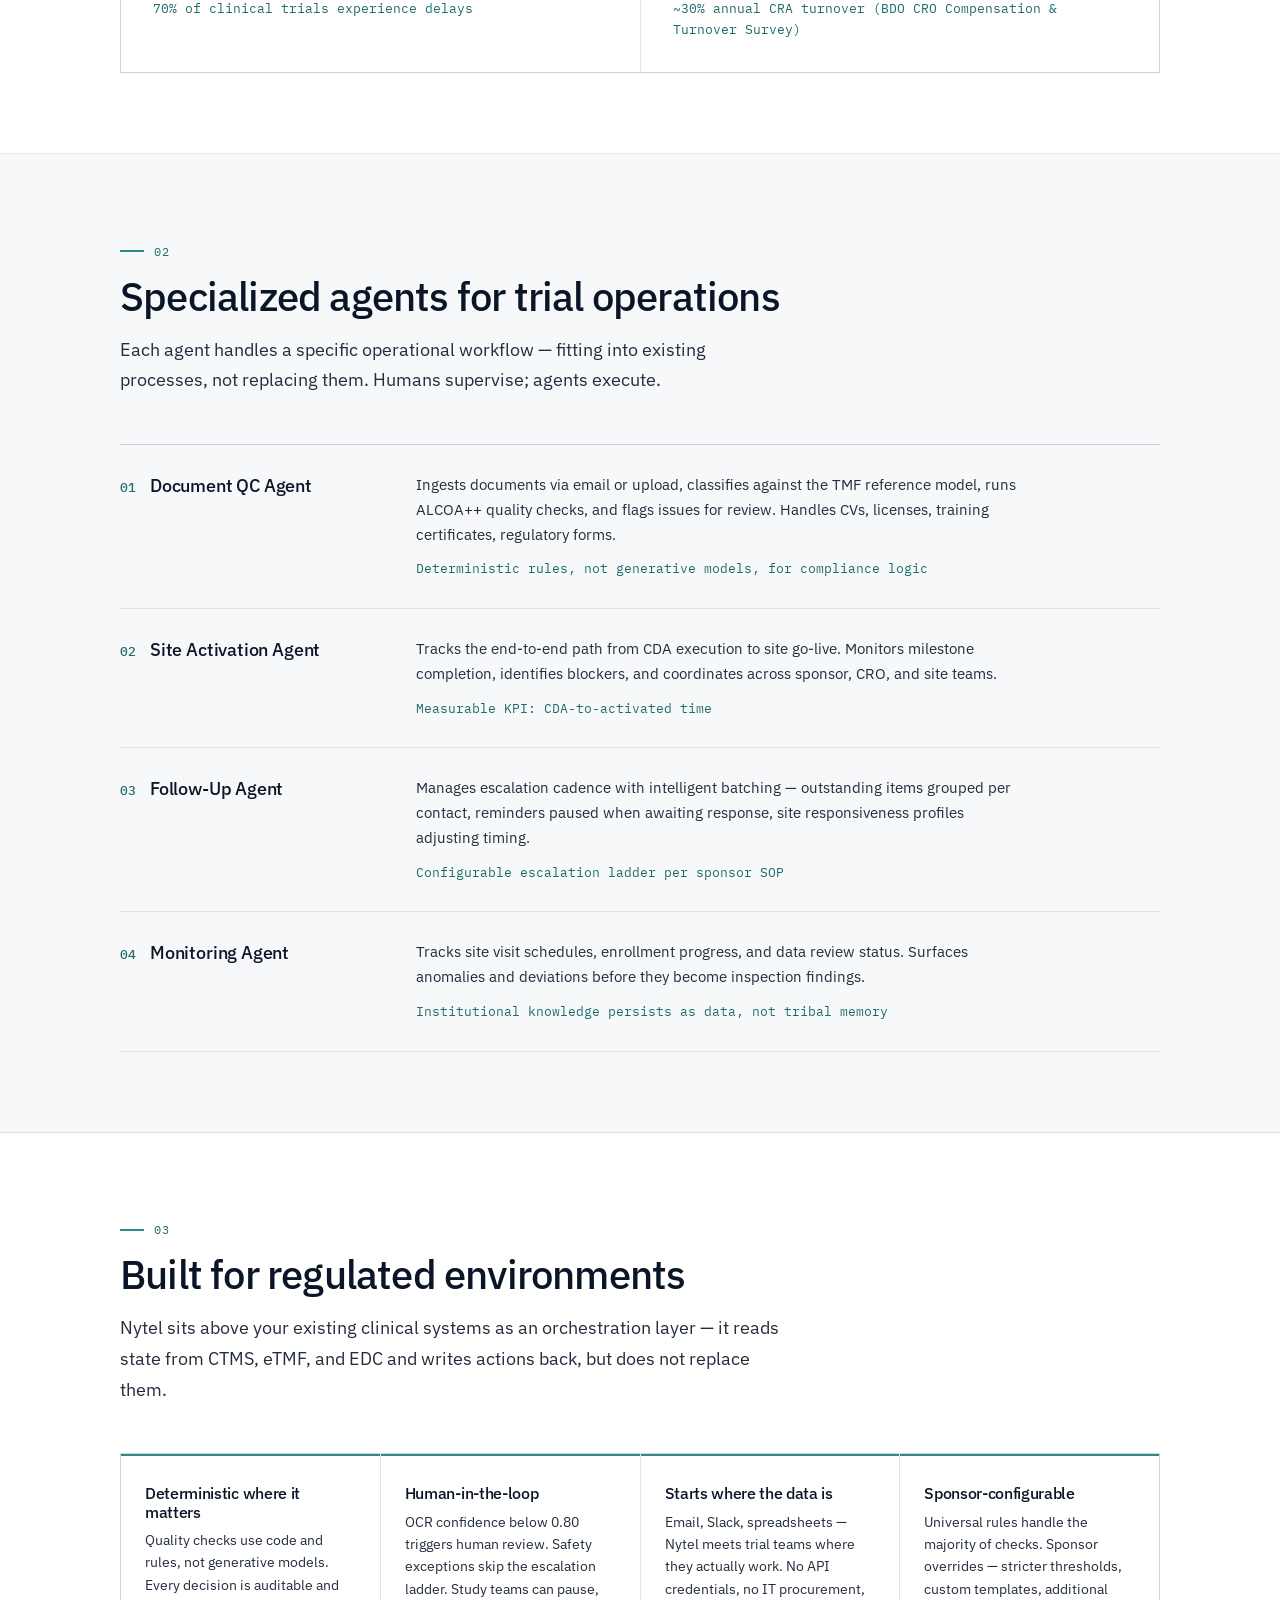
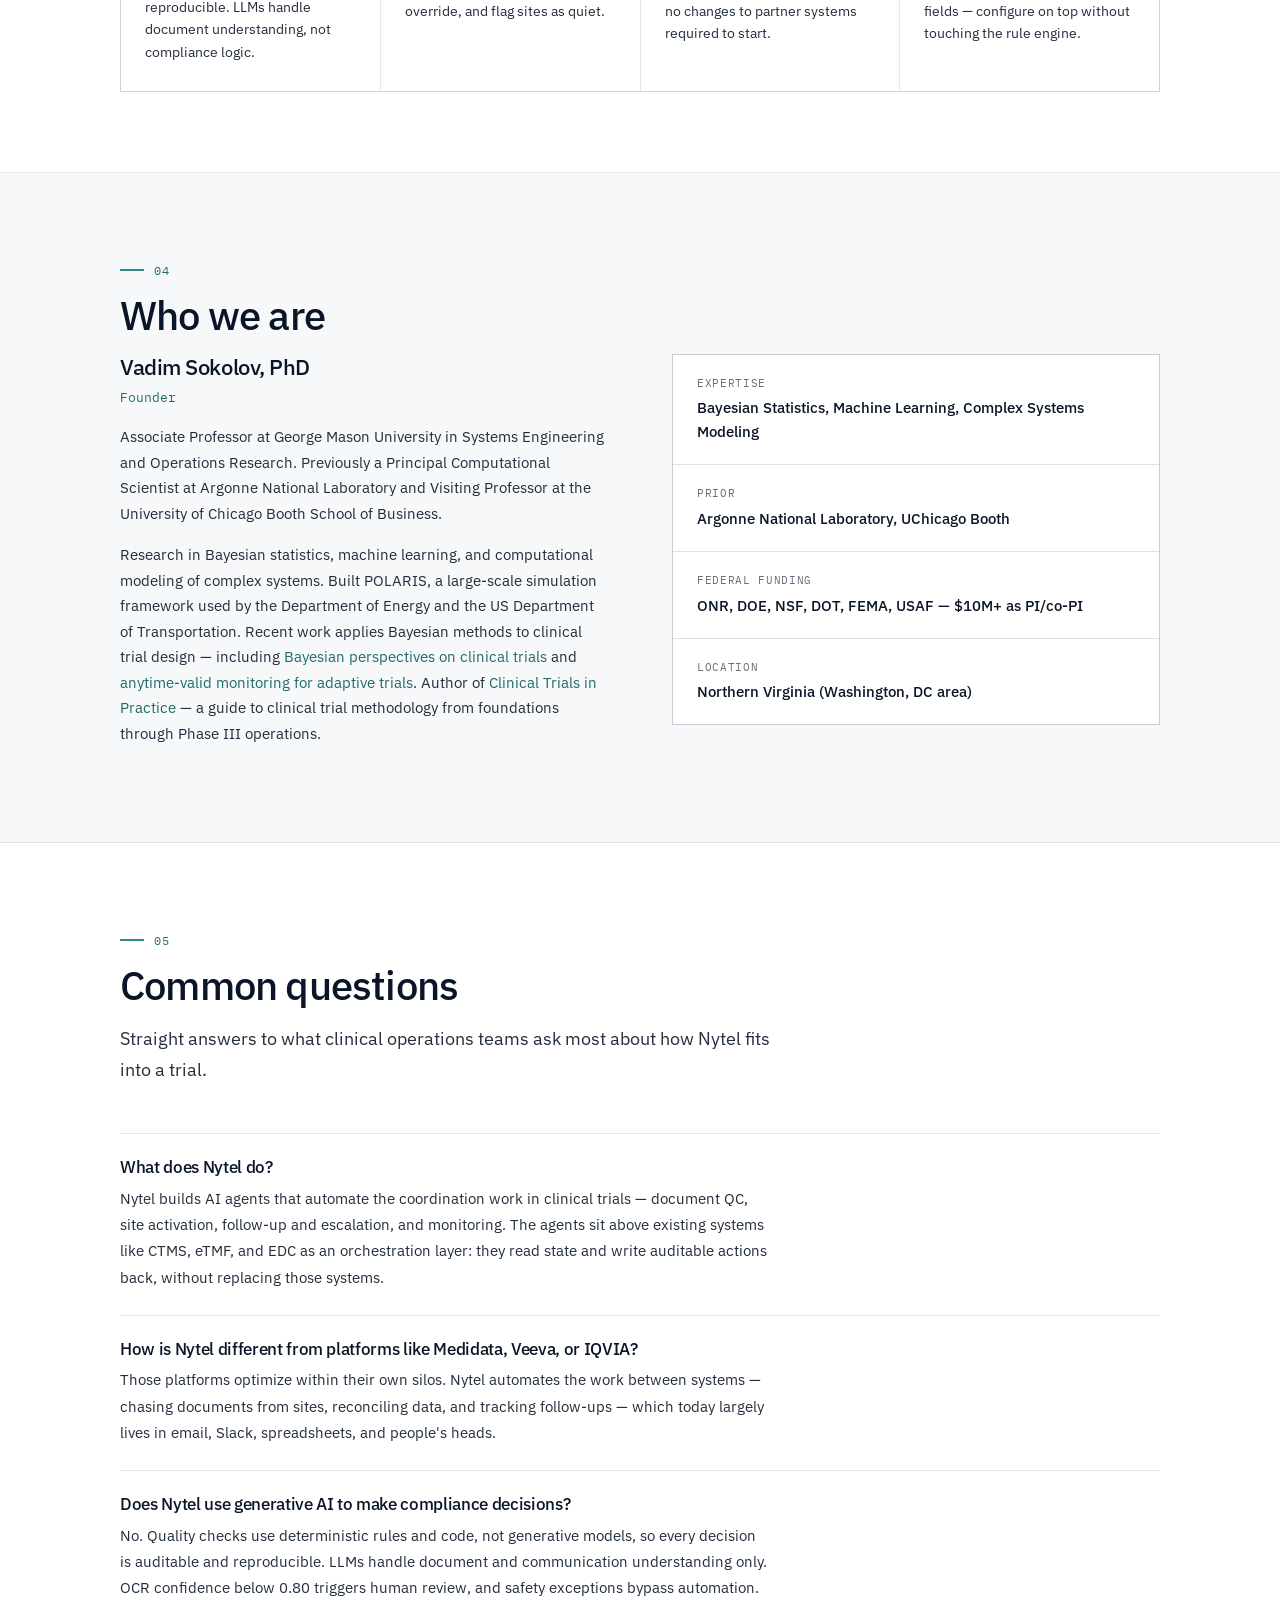
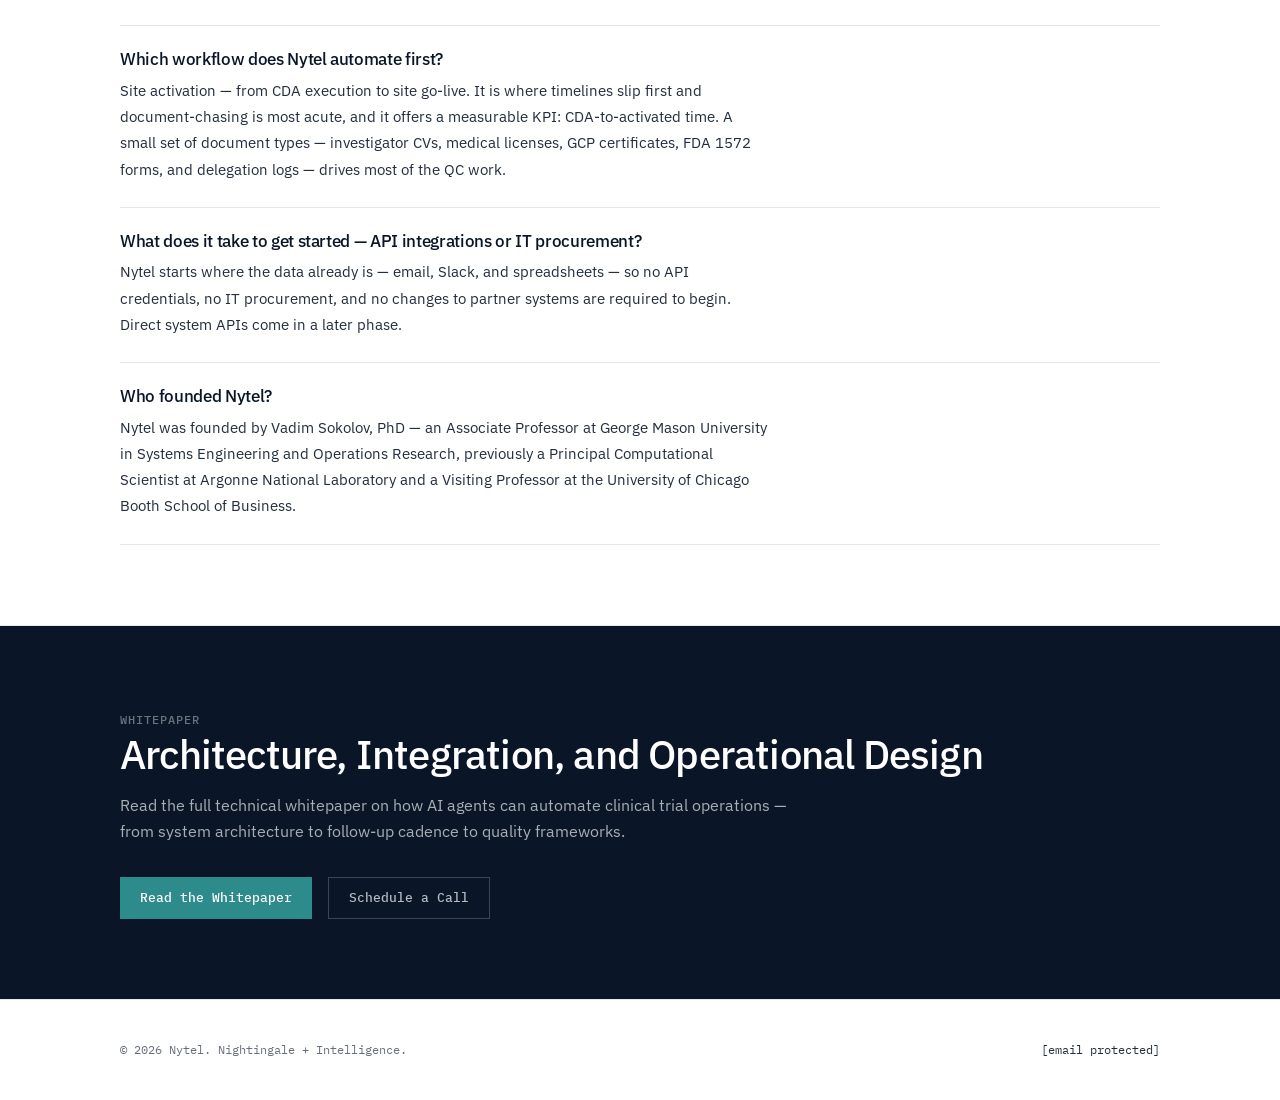
==== commit baa8b7a6: "tyle changes" ====
--- a/index.html
+++ b/index.html
@@ -140,7 +140,7 @@
         <a href="overview.html">Overview</a>
         <a href="whitepaper.html" class="hide-mobile">Whitepaper</a>
         <a href="https://cal.com/nytel">Schedule Call</a>
-        <a href="mailto:contact@nytel.ai">Contact</a>
+        <a href="/cdn-cgi/l/email-protection#6a0905041e0b091e2a04131e0f06440b03">Contact</a>
       </nav>
     </div>
   </header>
@@ -149,6 +149,7 @@
   <section class="hero">
     <div class="container">
       <div class="hero-inner">
+        <span class="hero-eyebrow">Clinical Trial Operations</span>
         <h1>TRIALS, ON TIME</h1>
         <p class="hero-sub">
           AI agents that automate the coordination work in clinical
@@ -206,26 +207,46 @@
         Each agent handles a specific operational workflow — fitting into existing
         processes, not replacing them. Humans supervise; agents execute.
       </p>
-      <div class="problem-grid">
-        <div class="problem-card">
-          <h3>Document QC Agent</h3>
-          <p>Ingests documents via email or upload, classifies against the TMF reference model, runs ALCOA++ quality checks, and flags issues for review. Handles CVs, licenses, training certificates, regulatory forms.</p>
-          <span class="stat-highlight">Deterministic rules, not generative models, for compliance logic</span>
-        </div>
-        <div class="problem-card">
-          <h3>Site Activation Agent</h3>
-          <p>Tracks the end-to-end path from CDA execution to site go-live. Monitors milestone completion, identifies blockers, and coordinates across sponsor, CRO, and site teams.</p>
-          <span class="stat-highlight">Measurable KPI: CDA-to-activated time</span>
-        </div>
-        <div class="problem-card">
-          <h3>Follow-Up Agent</h3>
-          <p>Manages escalation cadence with intelligent batching — outstanding items grouped per contact, reminders paused when awaiting response, site responsiveness profiles adjusting timing.</p>
-          <span class="stat-highlight">Configurable escalation ladder per sponsor SOP</span>
-        </div>
-        <div class="problem-card">
-          <h3>Monitoring Agent</h3>
-          <p>Tracks site visit schedules, enrollment progress, and data review status. Surfaces anomalies and deviations before they become inspection findings.</p>
-          <span class="stat-highlight">Institutional knowledge persists as data, not tribal memory</span>
+      <div class="agent-list">
+        <div class="agent-row">
+          <div class="agent-head">
+            <span class="agent-index">01</span>
+            <span class="agent-name">Document QC Agent</span>
+          </div>
+          <div class="agent-body">
+            <p>Ingests documents via email or upload, classifies against the TMF reference model, runs ALCOA++ quality checks, and flags issues for review. Handles CVs, licenses, training certificates, regulatory forms.</p>
+            <span class="stat-highlight">Deterministic rules, not generative models, for compliance logic</span>
+          </div>
+        </div>
+        <div class="agent-row">
+          <div class="agent-head">
+            <span class="agent-index">02</span>
+            <span class="agent-name">Site Activation Agent</span>
+          </div>
+          <div class="agent-body">
+            <p>Tracks the end-to-end path from CDA execution to site go-live. Monitors milestone completion, identifies blockers, and coordinates across sponsor, CRO, and site teams.</p>
+            <span class="stat-highlight">Measurable KPI: CDA-to-activated time</span>
+          </div>
+        </div>
+        <div class="agent-row">
+          <div class="agent-head">
+            <span class="agent-index">03</span>
+            <span class="agent-name">Follow-Up Agent</span>
+          </div>
+          <div class="agent-body">
+            <p>Manages escalation cadence with intelligent batching — outstanding items grouped per contact, reminders paused when awaiting response, site responsiveness profiles adjusting timing.</p>
+            <span class="stat-highlight">Configurable escalation ladder per sponsor SOP</span>
+          </div>
+        </div>
+        <div class="agent-row">
+          <div class="agent-head">
+            <span class="agent-index">04</span>
+            <span class="agent-name">Monitoring Agent</span>
+          </div>
+          <div class="agent-body">
+            <p>Tracks site visit schedules, enrollment progress, and data review status. Surfaces anomalies and deviations before they become inspection findings.</p>
+            <span class="stat-highlight">Institutional knowledge persists as data, not tribal memory</span>
+          </div>
         </div>
       </div>
     </div>
@@ -241,20 +262,20 @@
         layer — it reads state from CTMS, eTMF, and EDC and writes actions
         back, but does not replace them.
       </p>
-      <div class="problem-grid">
-        <div class="problem-card">
+      <div class="principle-row">
+        <div class="principle">
           <h3>Deterministic where it matters</h3>
           <p>Quality checks use code and rules, not generative models. Every decision is auditable and reproducible. LLMs handle document understanding, not compliance logic.</p>
         </div>
-        <div class="problem-card">
+        <div class="principle">
           <h3>Human-in-the-loop</h3>
           <p>OCR confidence below 0.80 triggers human review. Safety exceptions skip the escalation ladder. Study teams can pause, override, and flag sites as quiet.</p>
         </div>
-        <div class="problem-card">
+        <div class="principle">
           <h3>Starts where the data is</h3>
           <p>Email, Slack, spreadsheets — Nytel meets trial teams where they actually work. No API credentials, no IT procurement, no changes to partner systems required to start.</p>
         </div>
-        <div class="problem-card">
+        <div class="principle">
           <h3>Sponsor-configurable</h3>
           <p>Universal rules handle the majority of checks. Sponsor overrides — stricter thresholds, custom templates, additional fields — configure on top without touching the rule engine.</p>
         </div>
@@ -374,10 +395,10 @@
         &copy; 2026 Nytel. Nightingale + Intelligence.
       </div>
       <div class="footer-right">
-        <a href="mailto:contact@nytel.ai">contact@nytel.ai</a>
+        <a href="/cdn-cgi/l/email-protection#781b17160c191b0c3816010c1d14561911"><span class="__cf_email__" data-cfemail="167579786277756256786f62737a38777f">[email&#160;protected]</span></a>
       </div>
     </div>
   </footer>
 
-</body>
+<script data-cfasync="false" src="/cdn-cgi/scripts/5c5dd728/cloudflare-static/email-decode.min.js"></script></body>
 </html>
--- a/style.css
+++ b/style.css
@@ -98,6 +98,27 @@
   margin-bottom: 1.5rem;
 }
 
+.hero-eyebrow {
+  display: inline-flex;
+  align-items: center;
+  gap: 0.625rem;
+  font-family: var(--mono);
+  font-size: 0.8125rem;
+  font-weight: 500;
+  letter-spacing: 0.08em;
+  text-transform: uppercase;
+  color: var(--teal-dark); /* audit: AA-safe */
+  margin-bottom: 1.25rem;
+}
+
+.hero-eyebrow::before {
+  content: "";
+  display: block;
+  width: 1.75rem;
+  height: 2px;
+  background: var(--teal);
+}
+
 .hero-sub {
   font-size: clamp(1.125rem, 1rem + 0.5vw, 1.375rem);
   color: var(--text-secondary);
@@ -123,7 +144,18 @@
   color: var(--teal-dark); /* audit: AA-safe */
   letter-spacing: 0.08em;
   margin-bottom: 0.75rem;
+  display: inline-flex;
+  align-items: center;
+  gap: 0.625rem;
+}
+
+/* teal brand tick before every section number */
+.section-number::before {
+  content: "";
   display: block;
+  width: 1.5rem;
+  height: 2px;
+  background: var(--teal);
 }
 
 .section h2 {
@@ -178,6 +210,99 @@
   display: block;
 }
 
+/* ---- Agent list (section 02 — spec-sheet rhythm) ---- */
+
+.agent-list {
+  border-top: 1px solid var(--border-strong);
+  margin-top: 0.5rem;
+}
+
+.agent-row {
+  display: grid;
+  grid-template-columns: 1fr;
+  gap: 0.75rem;
+  padding: 1.75rem 0;
+  border-bottom: 1px solid var(--border);
+}
+
+@media (min-width: 768px) {
+  .agent-row {
+    grid-template-columns: 16rem 1fr;
+    gap: 2.5rem;
+    align-items: start;
+  }
+}
+
+.agent-head {
+  display: flex;
+  align-items: baseline;
+  gap: 0.875rem;
+}
+
+.agent-index {
+  font-family: var(--mono);
+  font-size: 0.8125rem;
+  font-weight: 500;
+  color: var(--teal-dark); /* audit: AA-safe */
+  line-height: 1.4;
+}
+
+.agent-name {
+  font-size: 1.125rem;
+  font-weight: 500;
+  color: var(--navy);
+  letter-spacing: -0.01em;
+  line-height: 1.4;
+}
+
+.agent-body p {
+  font-size: 0.9375rem;
+  line-height: 1.65;
+  margin-bottom: 0.75rem;
+}
+
+.agent-body .stat-highlight {
+  font-family: var(--mono);
+  font-size: 0.8125rem;
+  color: var(--teal-dark); /* audit: AA-safe */
+  display: block;
+}
+
+/* ---- Principles (section 03 — compact 4-up with teal accent) ---- */
+
+.principle-row {
+  display: grid;
+  grid-template-columns: 1fr;
+  gap: 1px;
+  background: var(--border);
+  border: 1px solid var(--border);
+}
+
+@media (min-width: 560px) {
+  .principle-row { grid-template-columns: repeat(2, 1fr); }
+}
+
+@media (min-width: 1024px) {
+  .principle-row { grid-template-columns: repeat(4, 1fr); }
+}
+
+.principle {
+  background: var(--white);
+  padding: 1.75rem 1.5rem;
+  border-top: 2px solid var(--teal);
+}
+
+.principle h3 {
+  font-size: 1rem;
+  color: var(--navy);
+  margin-bottom: 0.5rem;
+}
+
+.principle p {
+  font-size: 0.875rem;
+  line-height: 1.6;
+}
+
 /* ---- Founder ---- */
 
 .founder-section {
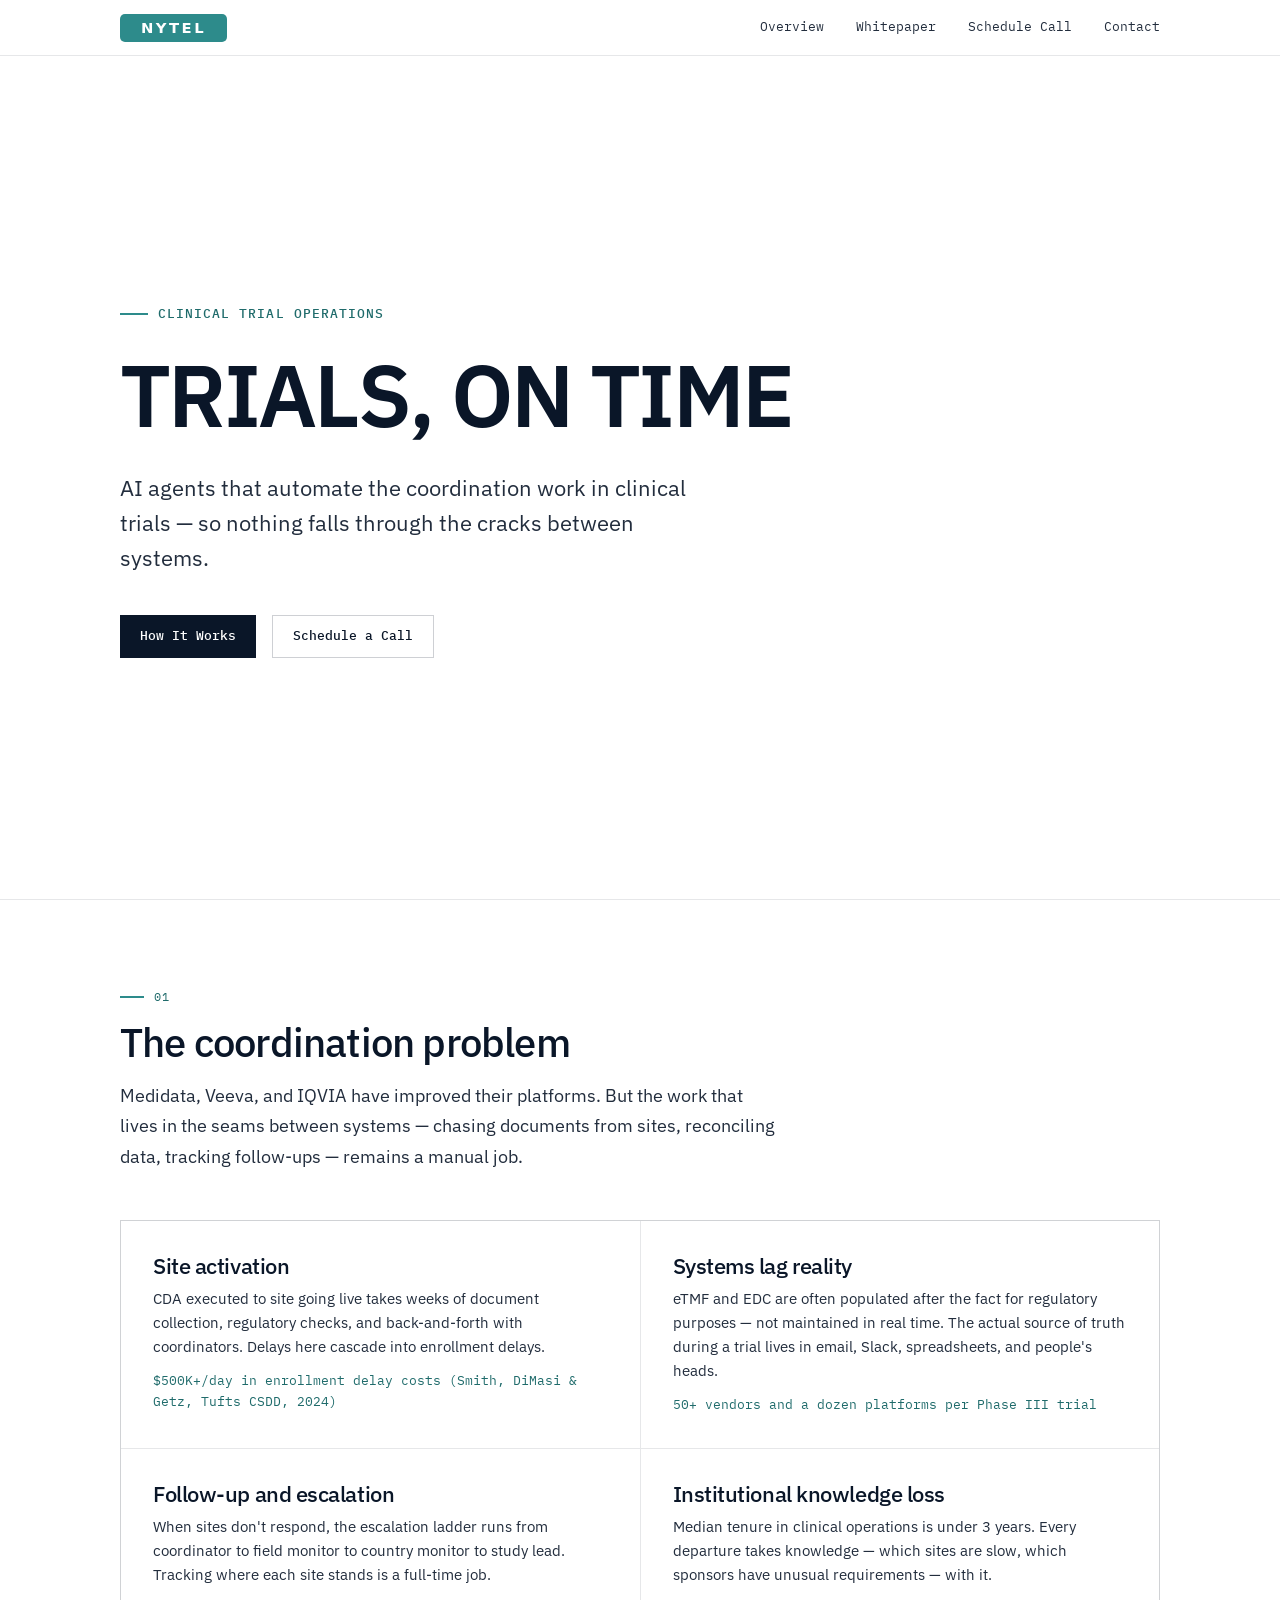
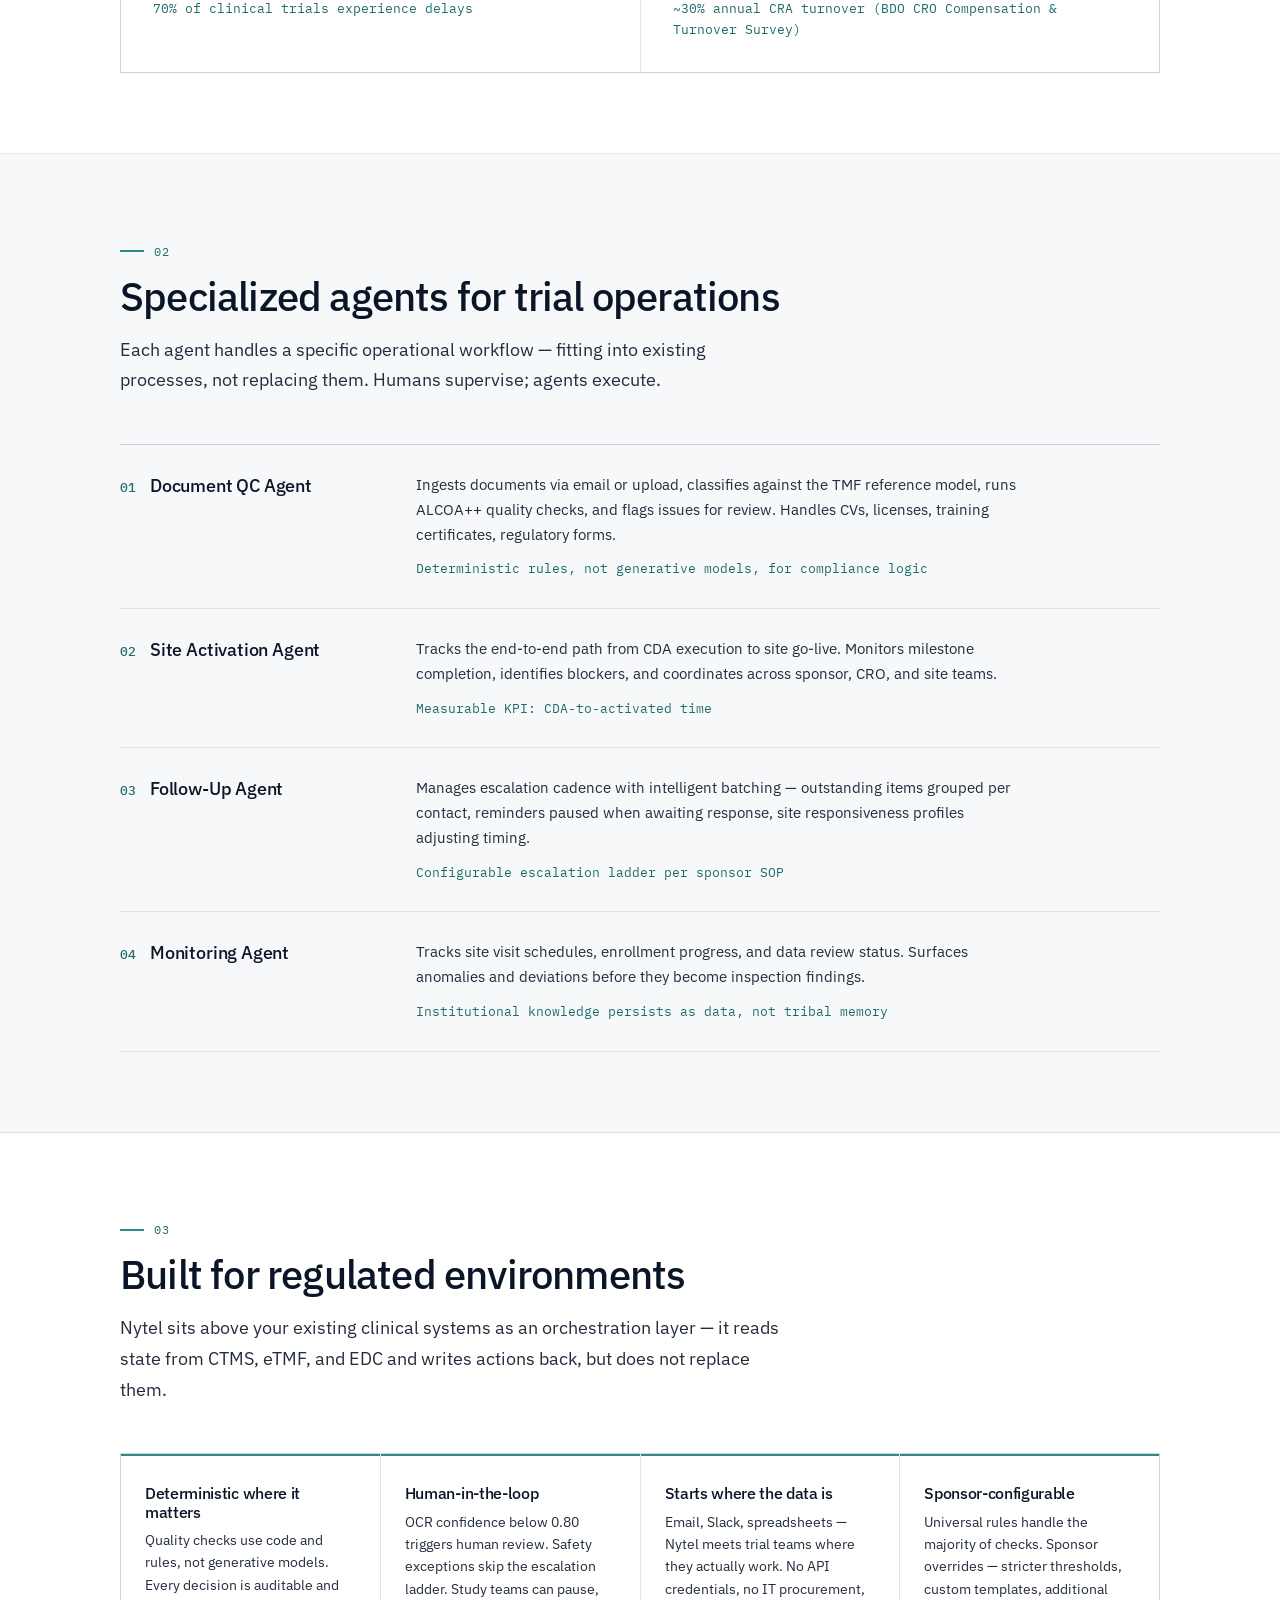
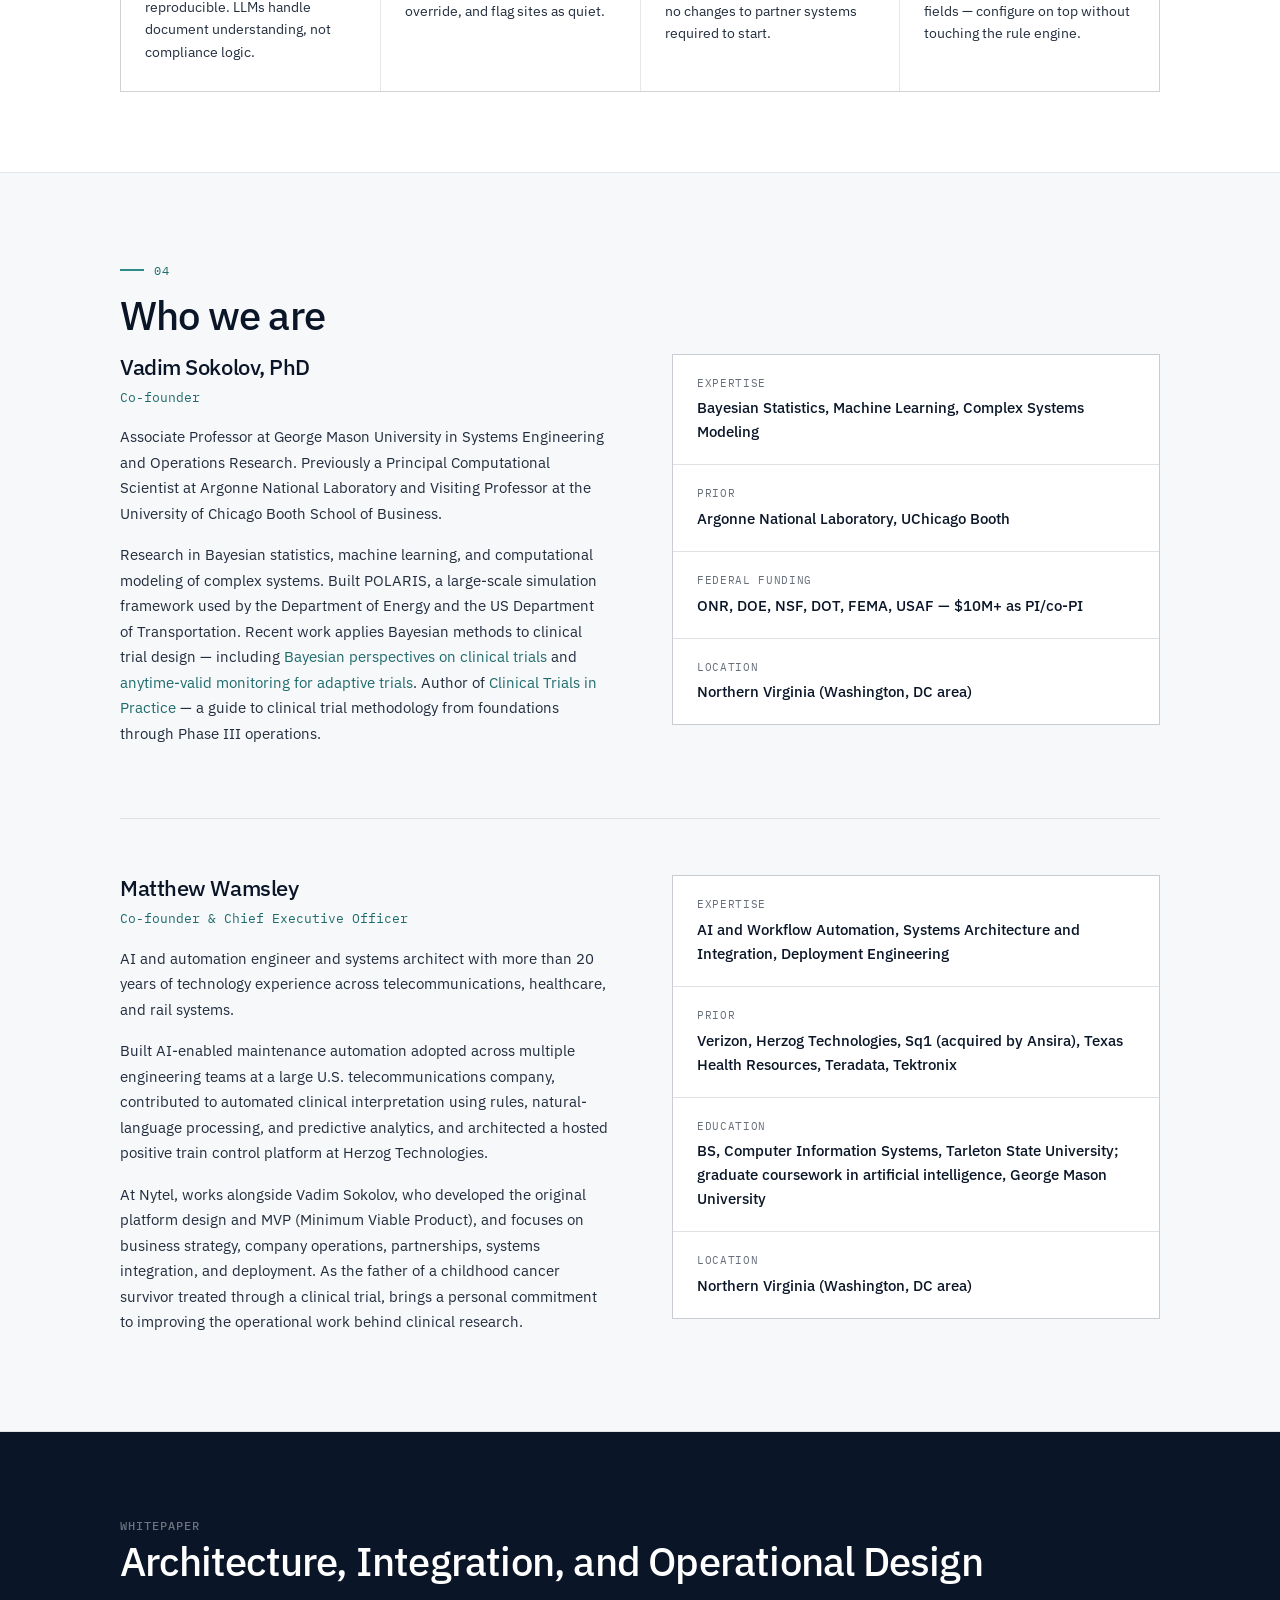
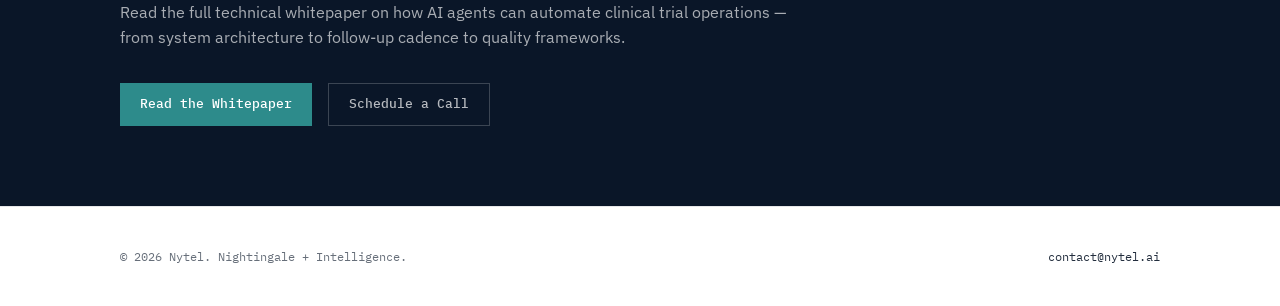
==== commit 0d1a3b7d: "Add Matthew bio, section layouts, teal accents; remove FAQ" ====
--- a/index.html
+++ b/index.html
@@ -34,10 +34,14 @@
     "slogan": "Trials, on time.",
     "email": "contact@nytel.ai",
     "description": "Nytel builds AI agents that automate coordination work in clinical trials — document QC, site activation, follow-up workflows, and monitoring — sitting above existing systems like CTMS, eTMF, and EDC as an orchestration layer.",
-    "founder": {
+    "founder": [{
+      "@type": "Person",
+      "name": "Matthew Wamsley",
+      "jobTitle": "Co-founder & Chief Executive Officer"
+    }, {
       "@type": "Person",
       "name": "Vadim Sokolov",
-      "jobTitle": "Founder",
+      "jobTitle": "Co-founder",
       "url": "https://vsokolov.org",
       "affiliation": {
         "@type": "Organization",
@@ -48,7 +52,7 @@
         "https://arxiv.org/abs/2602.06379",
         "https://vsokolov.quarto.pub/clinos/"
       ]
-    },
+    }],
     "contactPoint": {
       "@type": "ContactPoint",
       "contactType": "sales",
@@ -115,20 +119,6 @@
     }
   }
   </script>
-  <script type="application/ld+json">
-  {
-    "@context": "https://schema.org",
-    "@type": "FAQPage",
-    "mainEntity": [
-      { "@type": "Question", "name": "What does Nytel do?", "acceptedAnswer": { "@type": "Answer", "text": "Nytel builds AI agents that automate the coordination work in clinical trials — document QC, site activation, follow-up and escalation, and monitoring. The agents sit above existing systems like CTMS, eTMF, and EDC as an orchestration layer: they read state and write auditable actions back, without replacing those systems." } },
-      { "@type": "Question", "name": "How is Nytel different from platforms like Medidata, Veeva, or IQVIA?", "acceptedAnswer": { "@type": "Answer", "text": "Those platforms optimize within their own silos. Nytel automates the work between systems — chasing documents from sites, reconciling data, and tracking follow-ups — which today largely lives in email, Slack, spreadsheets, and people's heads." } },
-      { "@type": "Question", "name": "Does Nytel use generative AI to make compliance decisions?", "acceptedAnswer": { "@type": "Answer", "text": "No. Quality checks use deterministic rules and code, not generative models, so every decision is auditable and reproducible. LLMs handle document and communication understanding only. OCR confidence below 0.80 triggers human review, and safety exceptions bypass automation." } },
-      { "@type": "Question", "name": "Which workflow does Nytel automate first?", "acceptedAnswer": { "@type": "Answer", "text": "Site activation — from CDA execution to site go-live. It is where timelines slip first and document-chasing is most acute, and it offers a measurable KPI: CDA-to-activated time. A small set of document types — investigator CVs, medical licenses, GCP certificates, FDA 1572 forms, and delegation logs — drives most of the QC work." } },
-      { "@type": "Question", "name": "What does it take to get started — API integrations or IT procurement?", "acceptedAnswer": { "@type": "Answer", "text": "Nytel starts where the data already is — email, Slack, and spreadsheets — so no API credentials, no IT procurement, and no changes to partner systems are required to begin. Direct system APIs come in a later phase." } },
-      { "@type": "Question", "name": "Who founded Nytel?", "acceptedAnswer": { "@type": "Answer", "text": "Nytel was founded by Vadim Sokolov, PhD — an Associate Professor at George Mason University in Systems Engineering and Operations Research, previously a Principal Computational Scientist at Argonne National Laboratory and a Visiting Professor at the University of Chicago Booth School of Business." } }
-    ]
-  }
-  </script>
 </head>
 <body>
 
@@ -140,7 +130,7 @@
         <a href="overview.html">Overview</a>
         <a href="whitepaper.html" class="hide-mobile">Whitepaper</a>
         <a href="https://cal.com/nytel">Schedule Call</a>
-        <a href="/cdn-cgi/l/email-protection#6a0905041e0b091e2a04131e0f06440b03">Contact</a>
+        <a href="mailto:contact@nytel.ai">Contact</a>
       </nav>
     </div>
   </header>
@@ -291,7 +281,7 @@
       <div class="founder-section">
         <div class="founder-bio">
           <h3>Vadim Sokolov, PhD</h3>
-          <div class="founder-title">Founder</div>
+          <div class="founder-title">Co-founder</div>
           <p>
             Associate Professor at George Mason University in Systems
             Engineering and Operations Research. Previously a Principal
@@ -331,41 +321,49 @@
           </div>
         </div>
       </div>
-    </div>
-  </section>
-
-  <!-- FAQ -->
-  <section class="section" id="faq">
-    <div class="container">
-      <span class="section-number">05</span>
-      <h2>Common questions</h2>
-      <p class="section-lead">
-        Straight answers to what clinical operations teams ask most about how Nytel fits into a trial.
-      </p>
-      <div class="faq">
-        <div class="faq-item">
-          <h3>What does Nytel do?</h3>
-          <p>Nytel builds AI agents that automate the coordination work in clinical trials — document QC, site activation, follow-up and escalation, and monitoring. The agents sit above existing systems like CTMS, eTMF, and EDC as an orchestration layer: they read state and write auditable actions back, without replacing those systems.</p>
-        </div>
-        <div class="faq-item">
-          <h3>How is Nytel different from platforms like Medidata, Veeva, or IQVIA?</h3>
-          <p>Those platforms optimize within their own silos. Nytel automates the work between systems — chasing documents from sites, reconciling data, and tracking follow-ups — which today largely lives in email, Slack, spreadsheets, and people's heads.</p>
-        </div>
-        <div class="faq-item">
-          <h3>Does Nytel use generative AI to make compliance decisions?</h3>
-          <p>No. Quality checks use deterministic rules and code, not generative models, so every decision is auditable and reproducible. LLMs handle document and communication understanding only. OCR confidence below 0.80 triggers human review, and safety exceptions bypass automation.</p>
-        </div>
-        <div class="faq-item">
-          <h3>Which workflow does Nytel automate first?</h3>
-          <p>Site activation — from CDA execution to site go-live. It is where timelines slip first and document-chasing is most acute, and it offers a measurable KPI: CDA-to-activated time. A small set of document types — investigator CVs, medical licenses, GCP certificates, FDA 1572 forms, and delegation logs — drives most of the QC work.</p>
-        </div>
-        <div class="faq-item">
-          <h3>What does it take to get started — API integrations or IT procurement?</h3>
-          <p>Nytel starts where the data already is — email, Slack, and spreadsheets — so no API credentials, no IT procurement, and no changes to partner systems are required to begin. Direct system APIs come in a later phase.</p>
-        </div>
-        <div class="faq-item">
-          <h3>Who founded Nytel?</h3>
-          <p>Nytel was founded by Vadim Sokolov, PhD — an Associate Professor at George Mason University in Systems Engineering and Operations Research, previously a Principal Computational Scientist at Argonne National Laboratory and a Visiting Professor at the University of Chicago Booth School of Business.</p>
+      <div class="founder-section founder-next">
+        <div class="founder-bio">
+          <h3>Matthew Wamsley</h3>
+          <div class="founder-title">Co-founder &amp; Chief Executive Officer</div>
+          <p>
+            AI and automation engineer and systems architect with more than
+            20 years of technology experience across telecommunications,
+            healthcare, and rail systems.
+          </p>
+          <p>
+            Built AI-enabled maintenance automation adopted across multiple
+            engineering teams at a large U.S. telecommunications company,
+            contributed to automated clinical interpretation using rules,
+            natural-language processing, and predictive analytics, and
+            architected a hosted positive train control platform at Herzog
+            Technologies.
+          </p>
+          <p>
+            At Nytel, works alongside Vadim Sokolov, who developed the
+            original platform design and MVP (Minimum Viable Product), and
+            focuses on business strategy, company operations, partnerships,
+            systems integration, and deployment. As the father of a childhood
+            cancer survivor treated through a clinical trial, brings a personal
+            commitment to improving the operational work behind clinical research.
+          </p>
+        </div>
+        <div class="credentials">
+          <div class="credential">
+            <div class="cred-label">Expertise</div>
+            <div class="cred-value">AI and Workflow Automation, Systems Architecture and Integration, Deployment Engineering</div>
+          </div>
+          <div class="credential">
+            <div class="cred-label">Prior</div>
+            <div class="cred-value">Verizon, Herzog Technologies, Sq1 (acquired by Ansira), Texas Health Resources, Teradata, Tektronix</div>
+          </div>
+          <div class="credential">
+            <div class="cred-label">Education</div>
+            <div class="cred-value">BS, Computer Information Systems, Tarleton State University; graduate coursework in artificial intelligence, George Mason University</div>
+          </div>
+          <div class="credential">
+            <div class="cred-label">Location</div>
+            <div class="cred-value">Northern Virginia (Washington, DC area)</div>
+          </div>
         </div>
       </div>
     </div>
@@ -395,10 +393,10 @@
         &copy; 2026 Nytel. Nightingale + Intelligence.
       </div>
       <div class="footer-right">
-        <a href="/cdn-cgi/l/email-protection#781b17160c191b0c3816010c1d14561911"><span class="__cf_email__" data-cfemail="167579786277756256786f62737a38777f">[email&#160;protected]</span></a>
+        <a href="mailto:contact@nytel.ai">contact@nytel.ai</a>
       </div>
     </div>
   </footer>
 
-<script data-cfasync="false" src="/cdn-cgi/scripts/5c5dd728/cloudflare-static/email-decode.min.js"></script></body>
+</body>
 </html>
--- a/style.css
+++ b/style.css
@@ -319,6 +319,12 @@
   }
 }
 
+.founder-next {
+  margin-top: 3.5rem;
+  padding-top: 3.5rem;
+  border-top: 1px solid var(--border);
+}
+
 .founder-bio h3 {
   color: var(--navy);
   margin-bottom: 0.5rem;
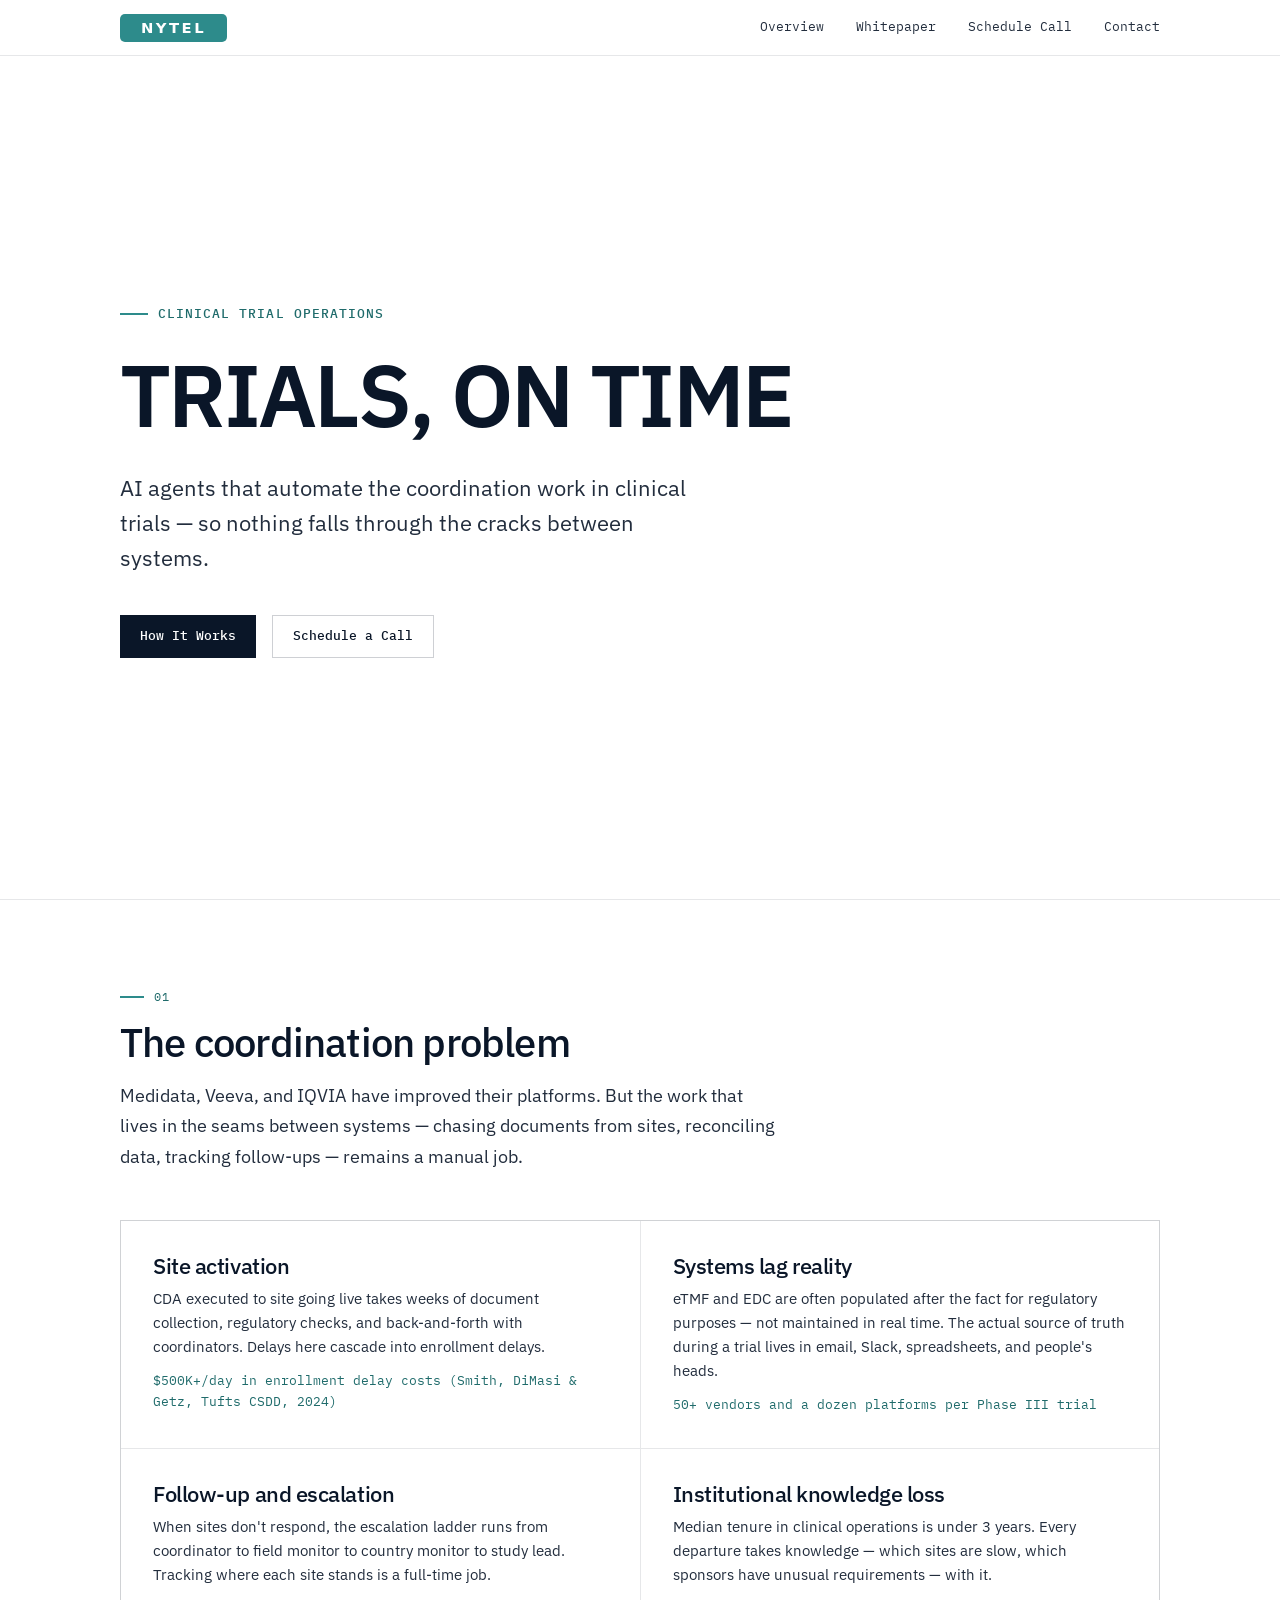
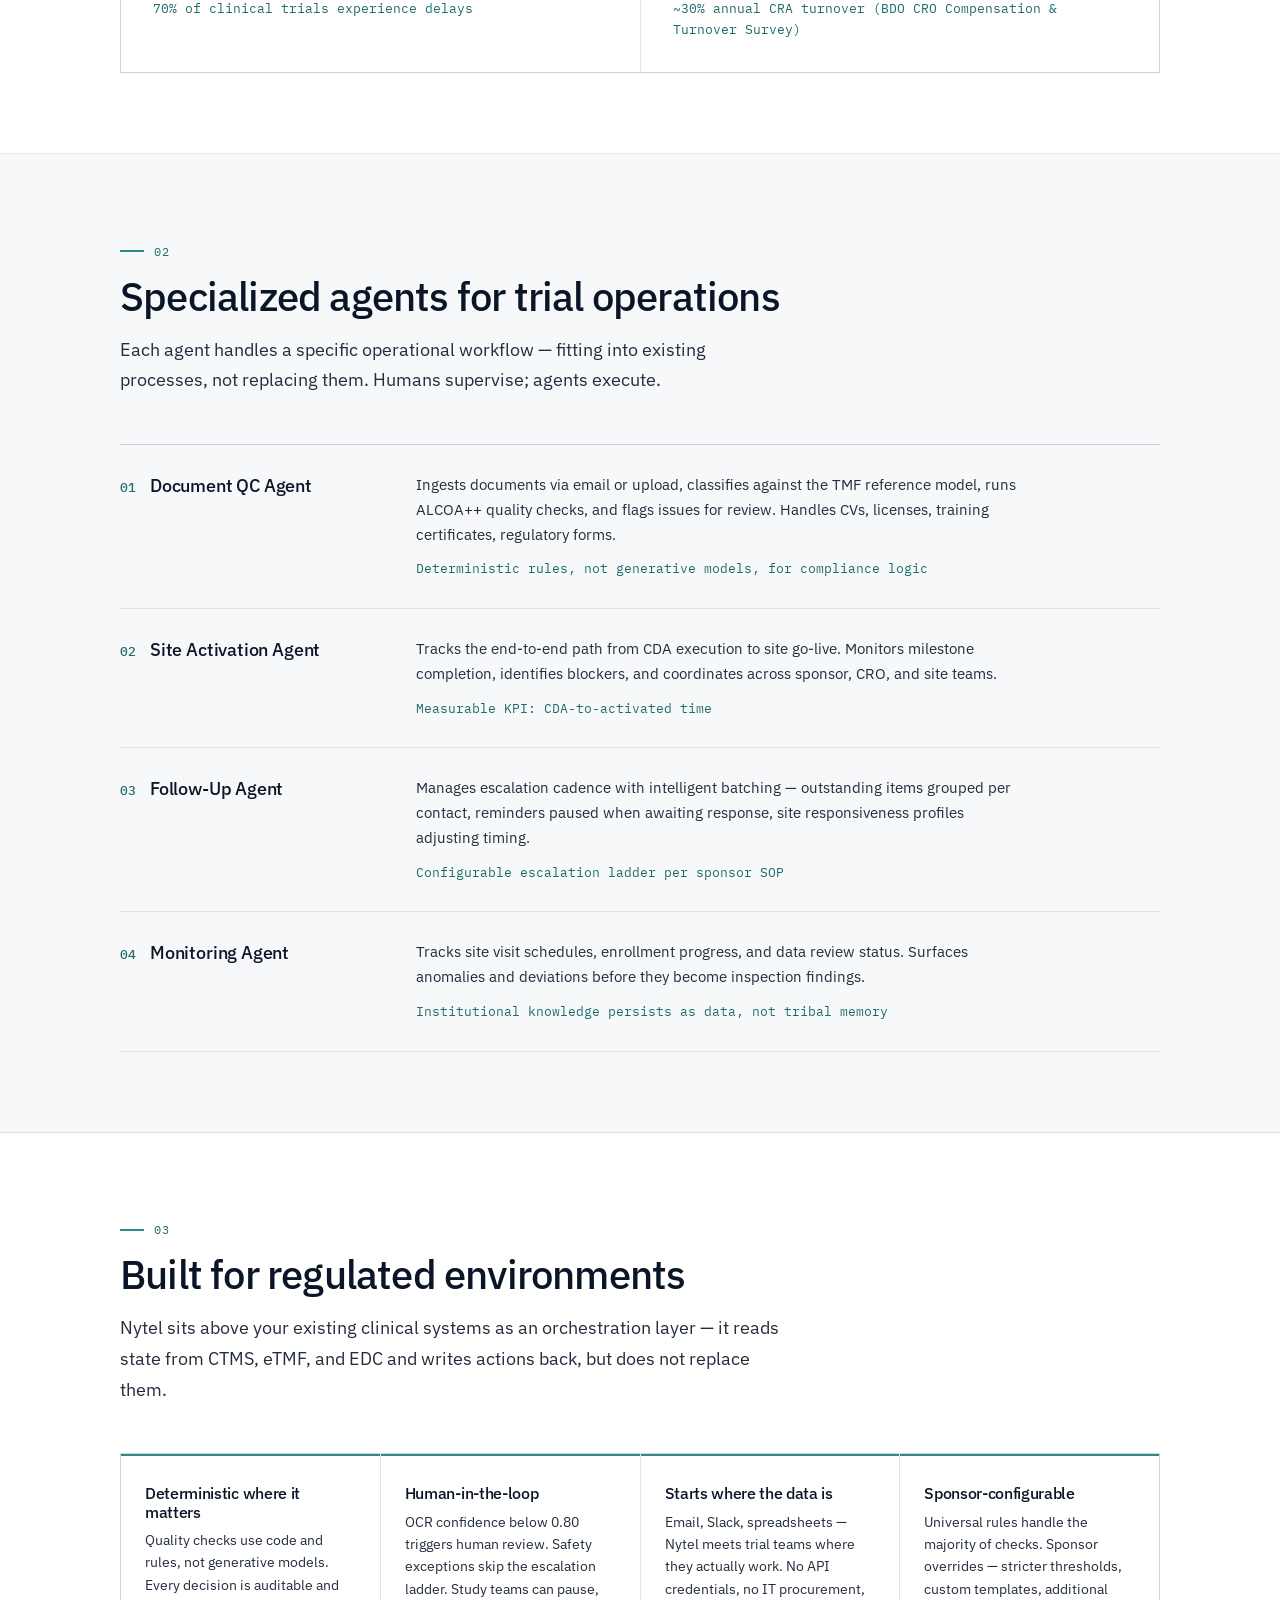
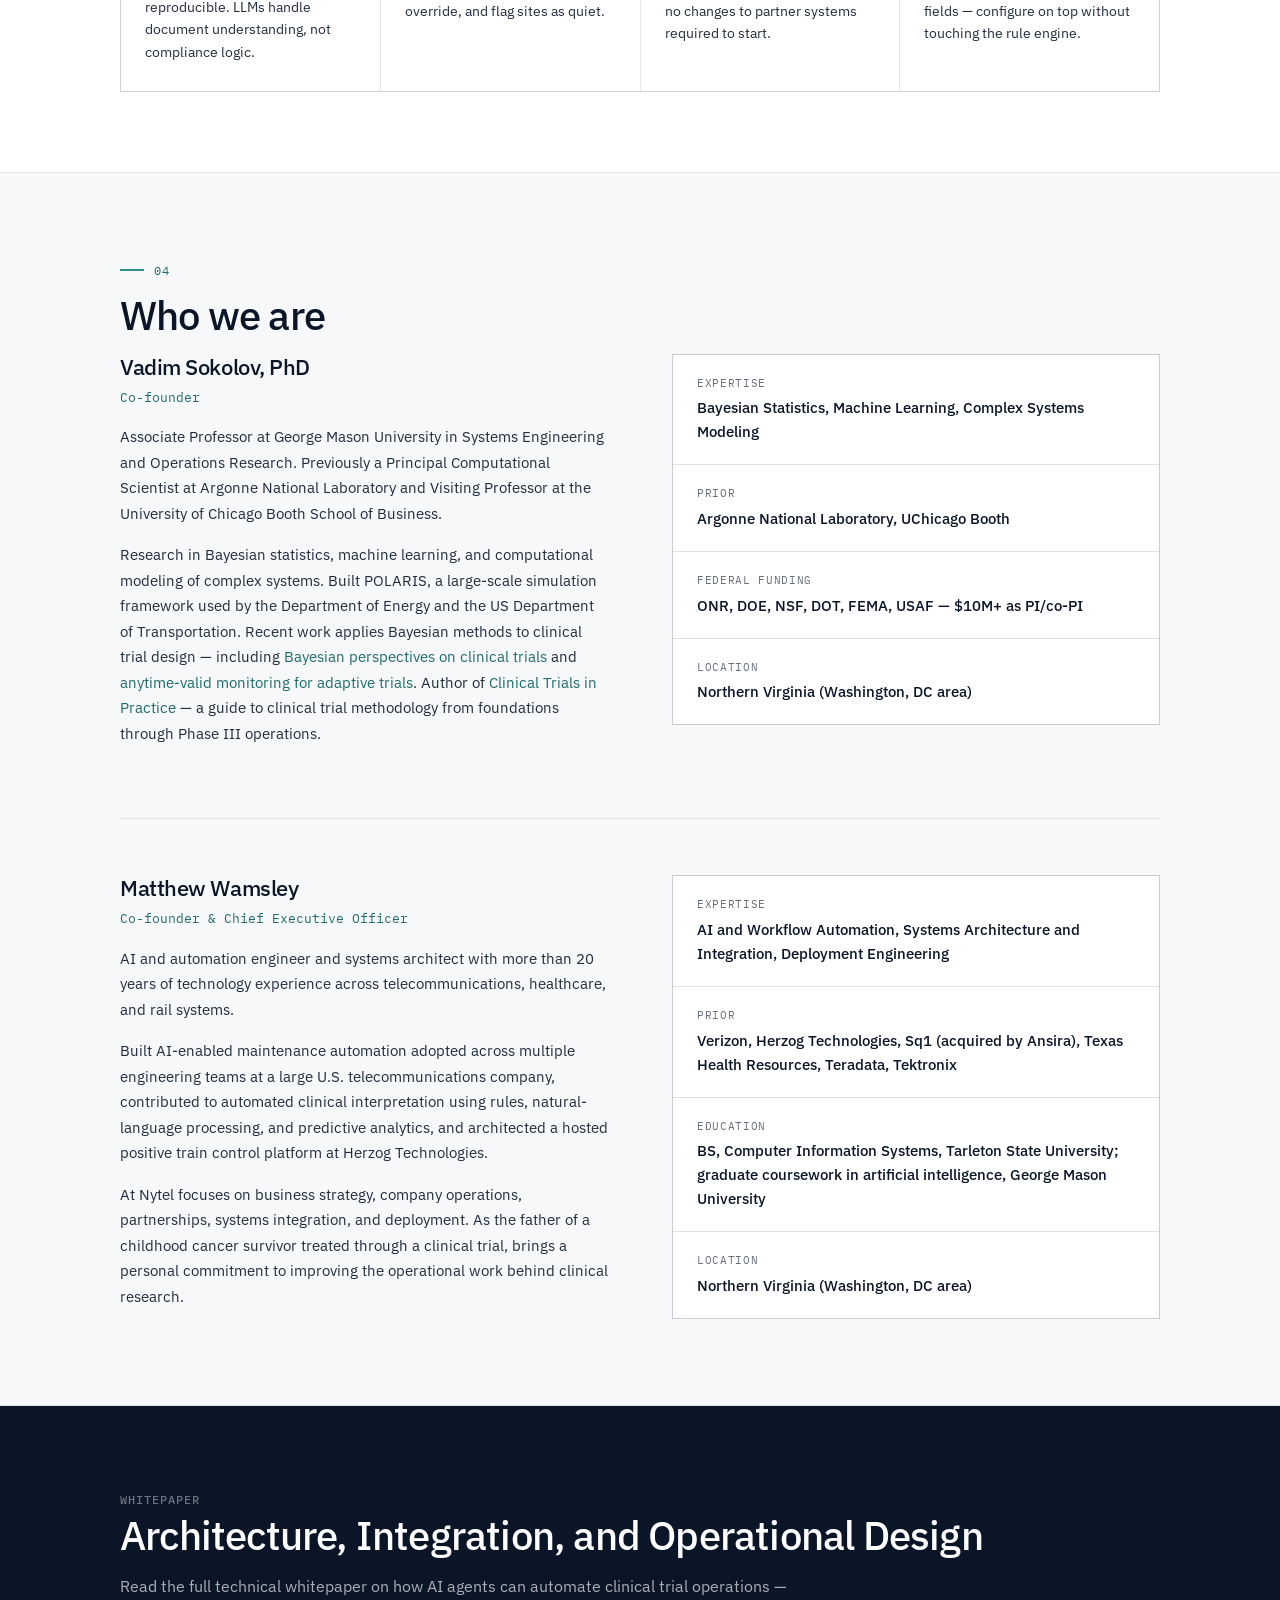
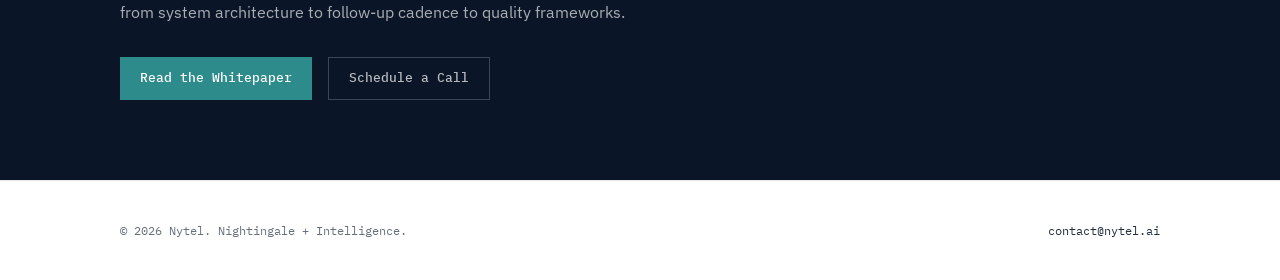
==== commit 61a81979: "Add Matthew bio, section layouts, teal accents; remove FAQ" ====
--- a/index.html
+++ b/index.html
@@ -36,10 +36,6 @@
     "description": "Nytel builds AI agents that automate coordination work in clinical trials — document QC, site activation, follow-up workflows, and monitoring — sitting above existing systems like CTMS, eTMF, and EDC as an orchestration layer.",
     "founder": [{
       "@type": "Person",
-      "name": "Matthew Wamsley",
-      "jobTitle": "Co-founder & Chief Executive Officer"
-    }, {
-      "@type": "Person",
       "name": "Vadim Sokolov",
       "jobTitle": "Co-founder",
       "url": "https://vsokolov.org",
@@ -52,6 +48,17 @@
         "https://arxiv.org/abs/2602.06379",
         "https://vsokolov.quarto.pub/clinos/"
       ]
+    }, {
+      "@type": "Person",
+      "name": "Matthew Wamsley",
+      "jobTitle": "Co-founder & Chief Executive Officer",
+      "description": "AI and automation engineer and systems architect with more than 20 years of technology experience across telecommunications, healthcare, and rail systems.",
+      "alumniOf": [
+        { "@type": "CollegeOrUniversity", "name": "Tarleton State University" },
+        { "@type": "CollegeOrUniversity", "name": "George Mason University" }
+      ],
+      "knowsAbout": ["AI and workflow automation", "systems architecture and integration", "deployment engineering"],
+      "homeLocation": { "@type": "Place", "name": "Northern Virginia (Washington, DC area)" }
     }],
     "contactPoint": {
       "@type": "ContactPoint",
@@ -119,6 +126,16 @@
     }
   }
   </script>
+  <script type="application/ld+json">
+  {
+    "@context": "https://schema.org",
+    "@type": "WebSite",
+    "name": "Nytel",
+    "url": "https://nytel.ai/",
+    "description": "AI agents for clinical trial operations.",
+    "publisher": { "@type": "Organization", "name": "Nytel", "url": "https://nytel.ai" }
+  }
+  </script>
 </head>
 <body>
 
@@ -339,9 +356,7 @@
             Technologies.
           </p>
           <p>
-            At Nytel, works alongside Vadim Sokolov, who developed the
-            original platform design and MVP (Minimum Viable Product), and
-            focuses on business strategy, company operations, partnerships,
+            At Nytel focuses on business strategy, company operations, partnerships,
             systems integration, and deployment. As the father of a childhood
             cancer survivor treated through a clinical trial, brings a personal
             commitment to improving the operational work behind clinical research.
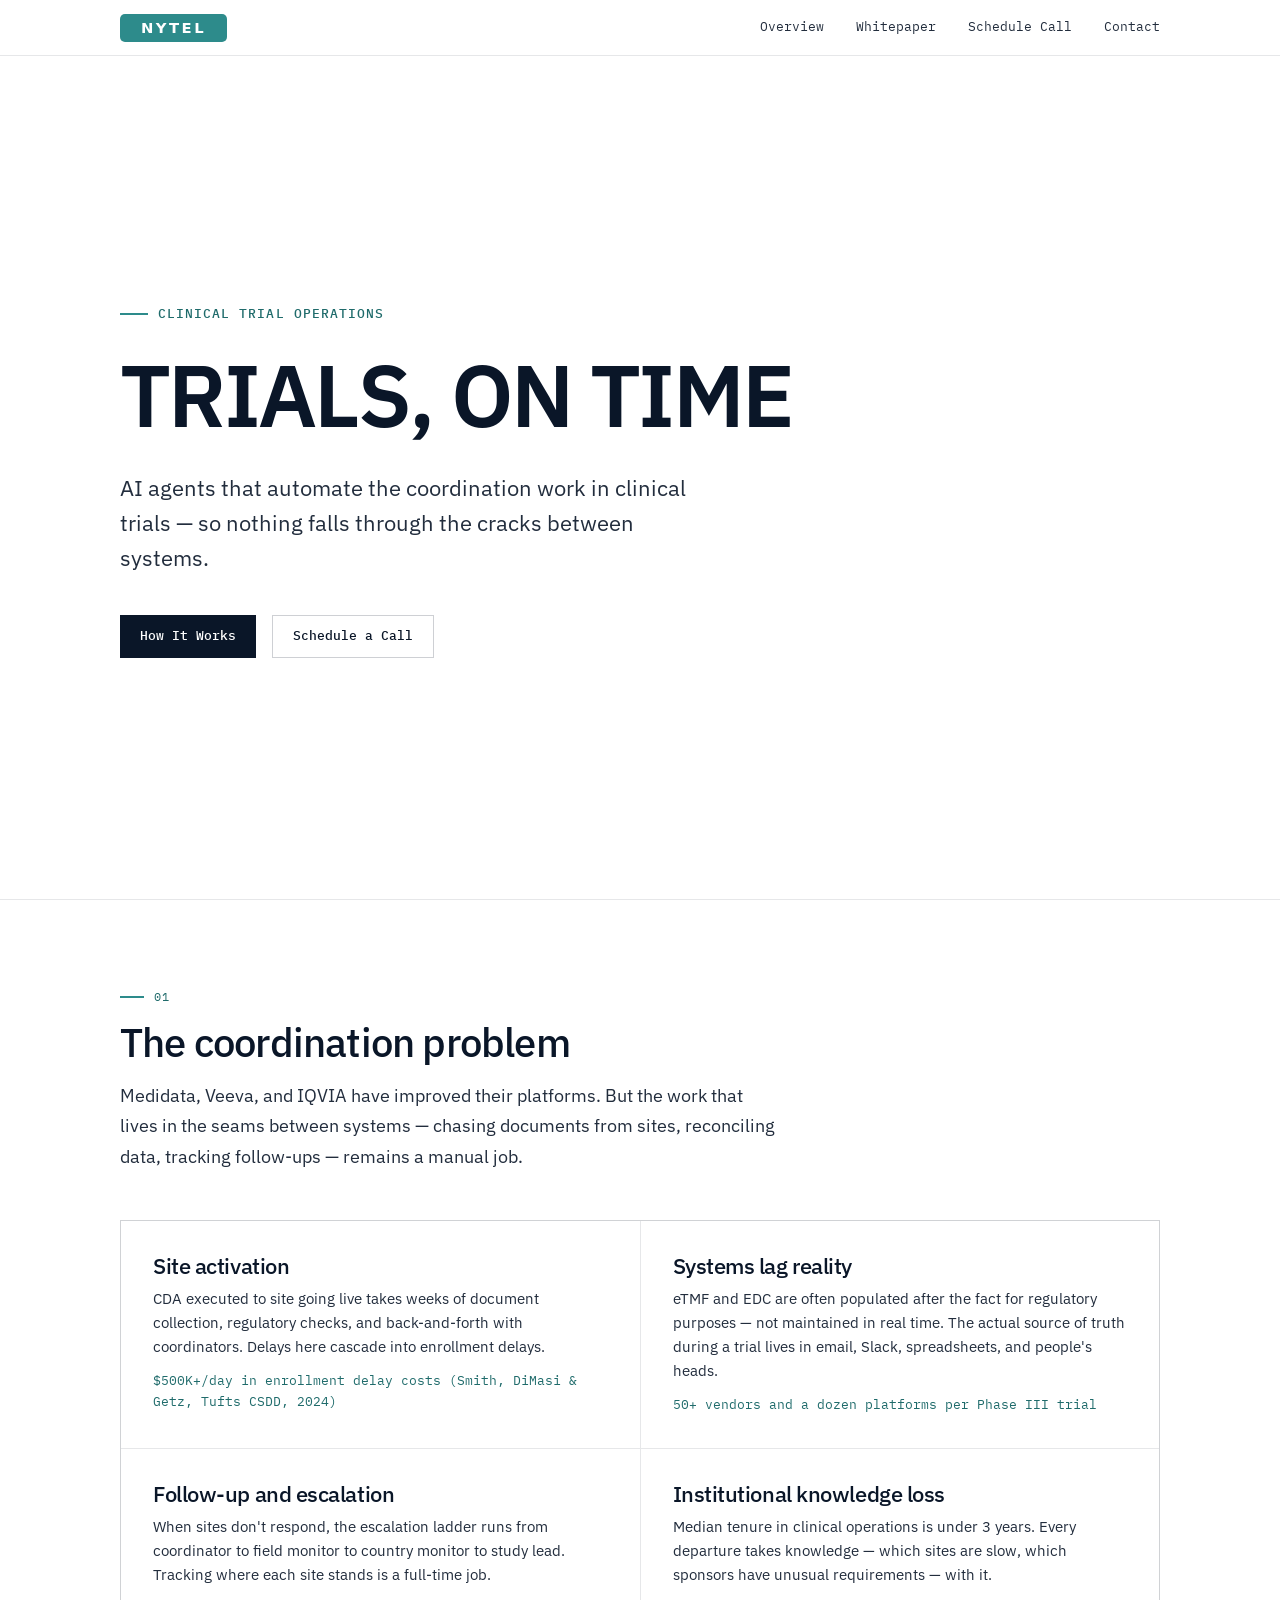
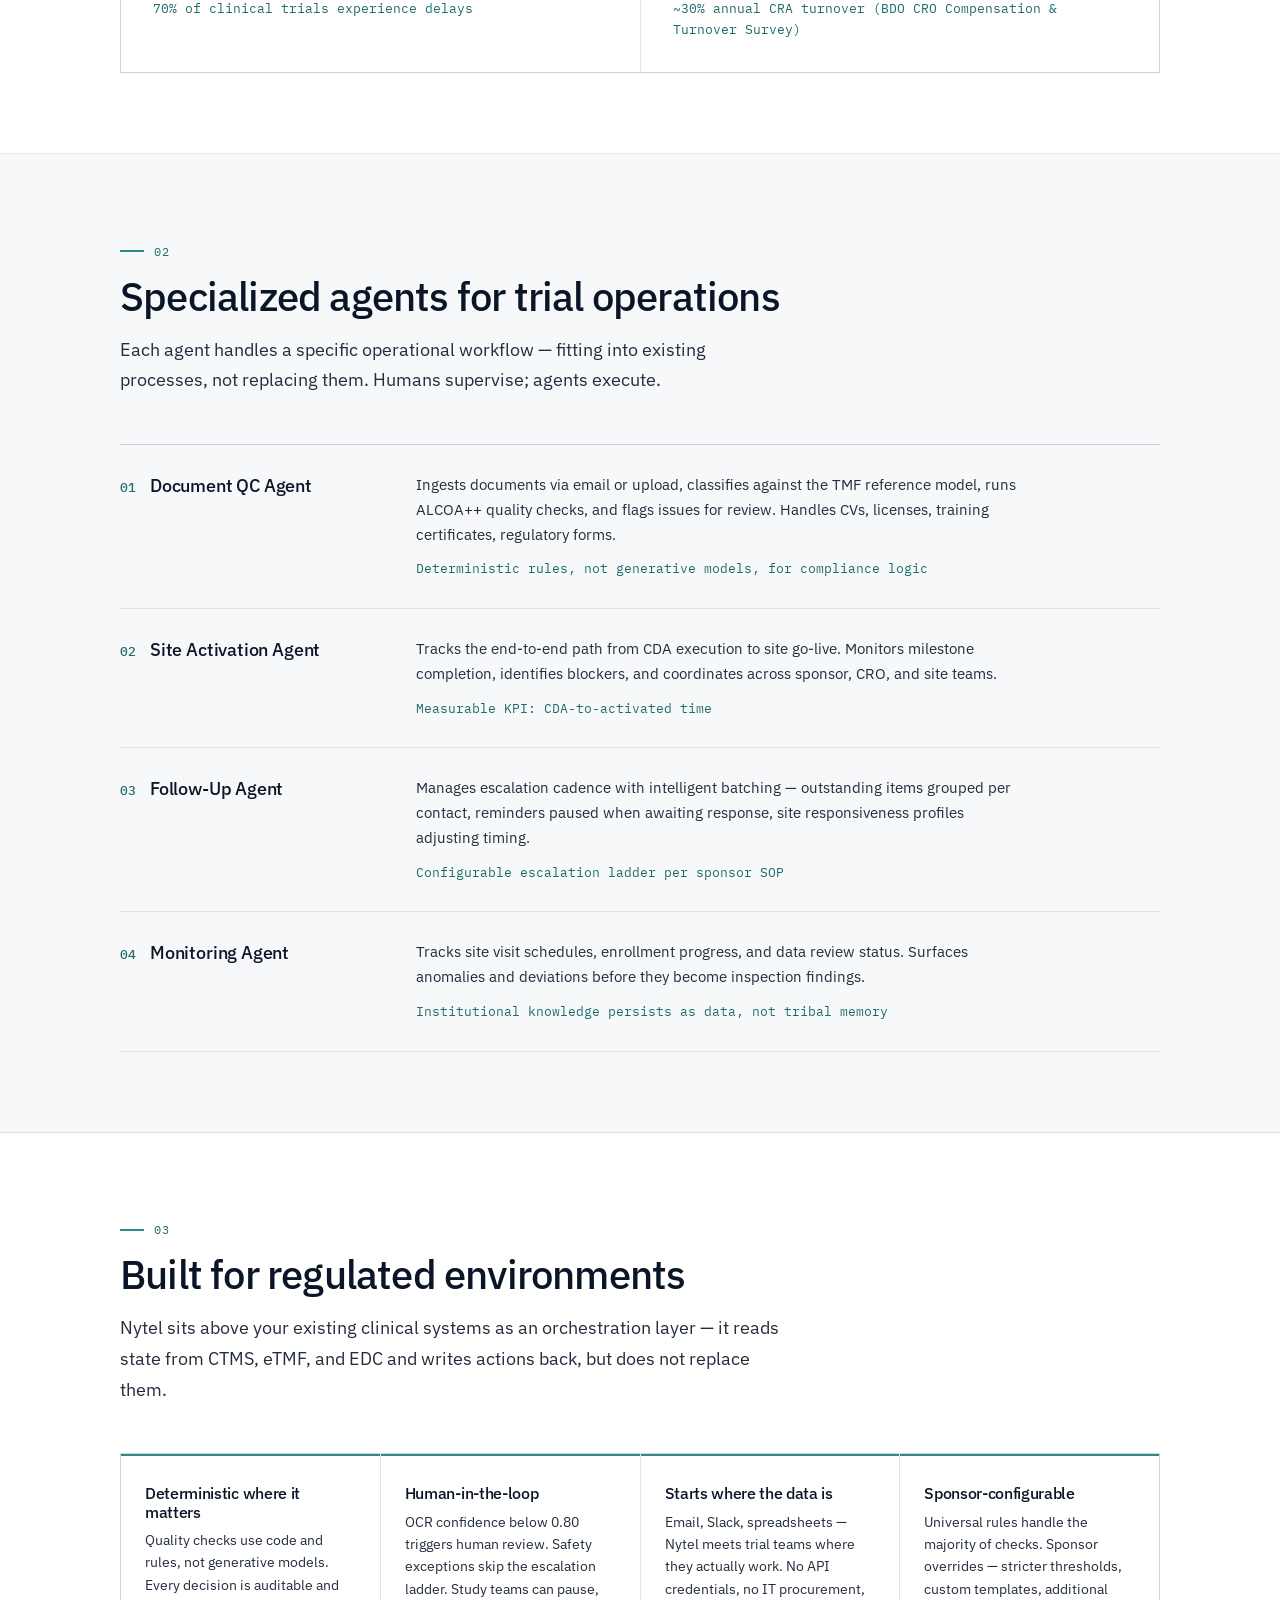
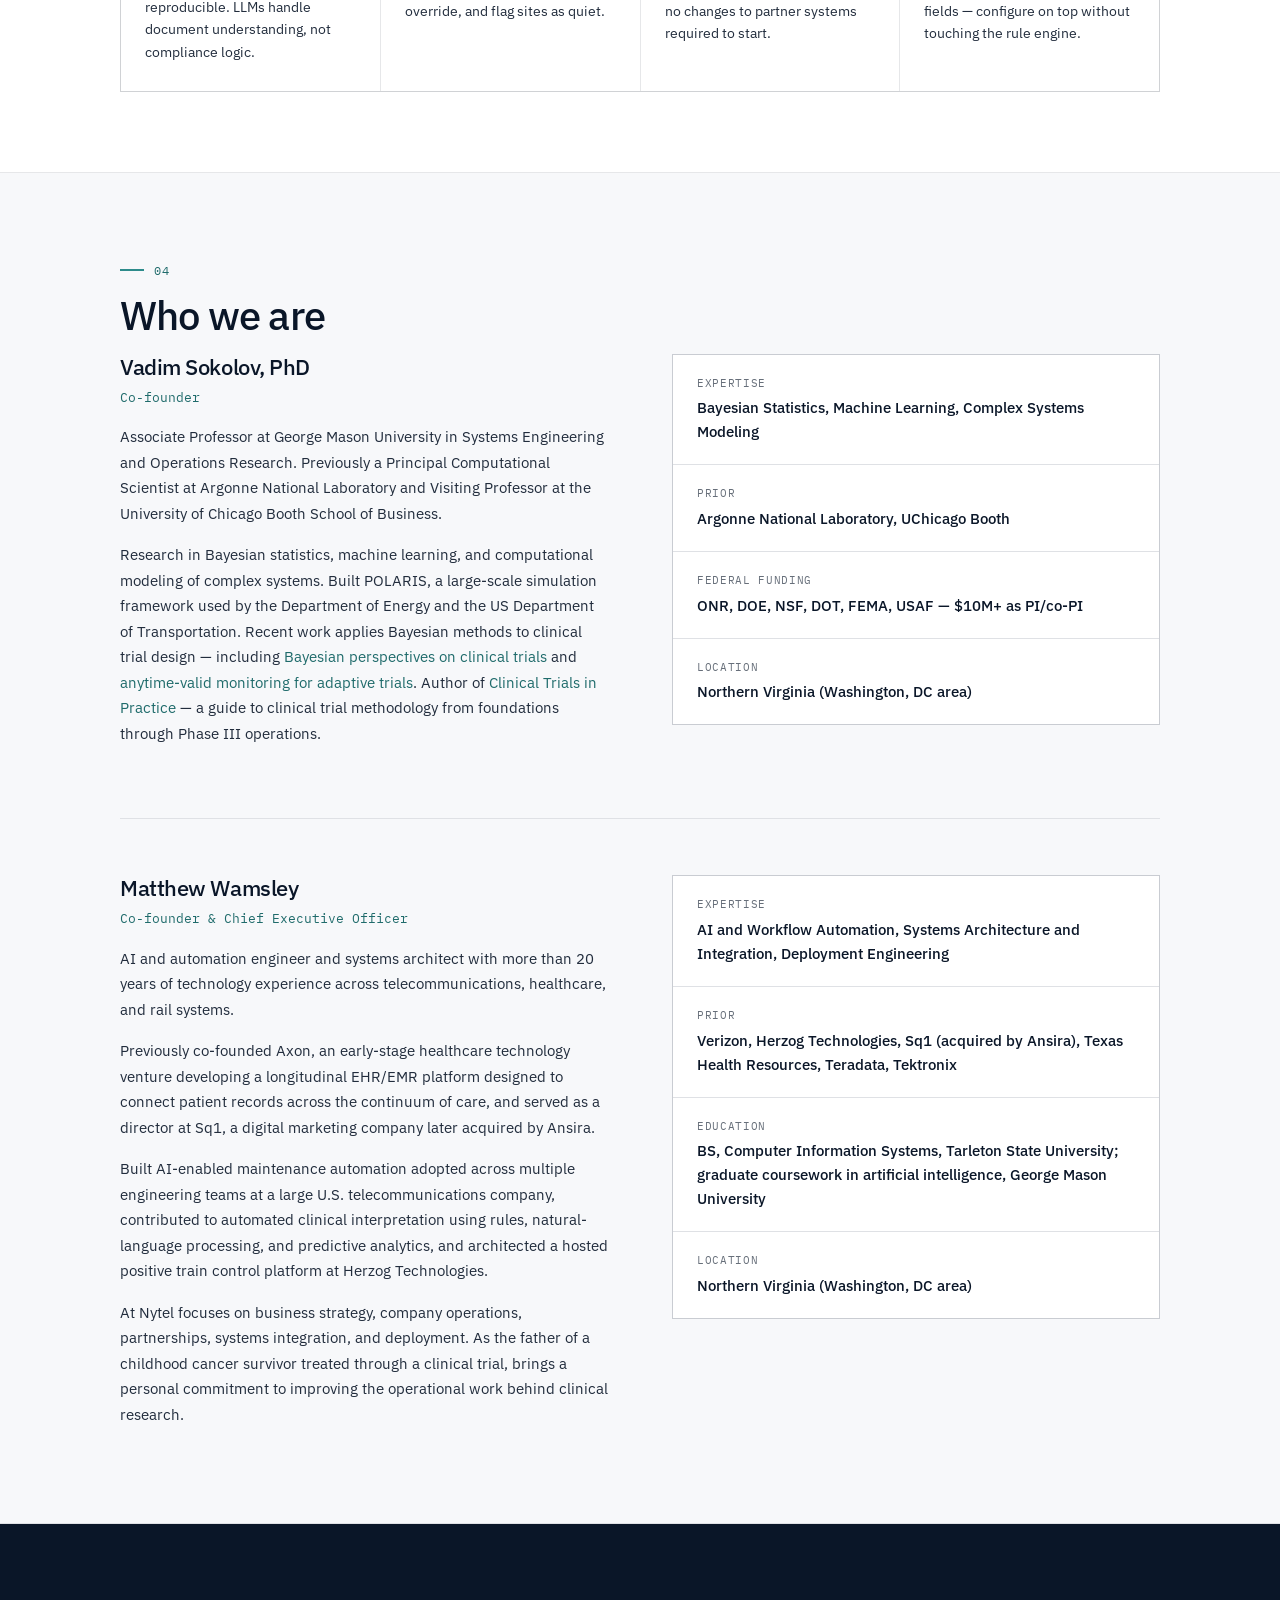
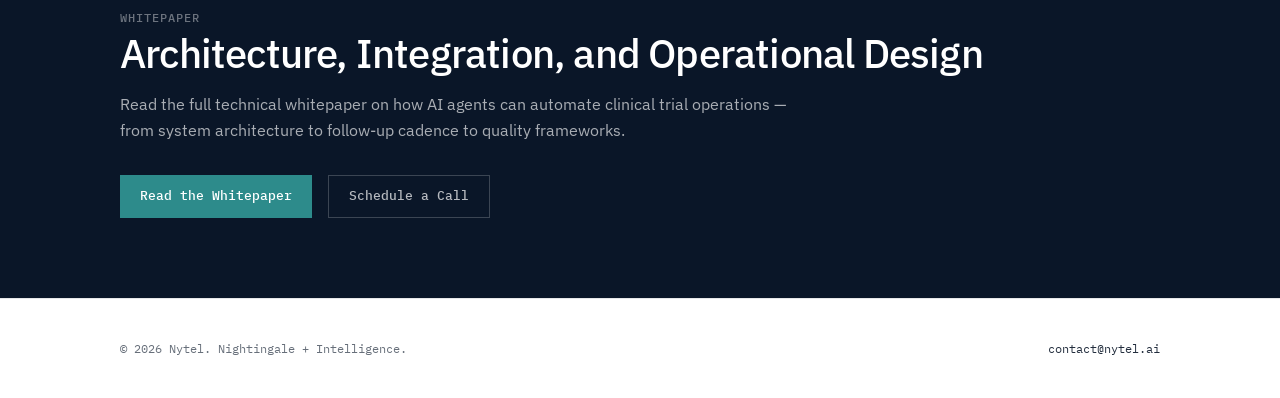
==== commit f8e5800b: "bio" ====
--- a/index.html
+++ b/index.html
@@ -348,6 +348,9 @@
             healthcare, and rail systems.
           </p>
           <p>
+            Previously co-founded Axon, an early-stage healthcare technology venture developing a longitudinal EHR/EMR platform designed to connect patient records across the continuum of care, and served as a director at Sq1, a digital marketing company later acquired by Ansira.
+          </p>
+          <p>
             Built AI-enabled maintenance automation adopted across multiple
             engineering teams at a large U.S. telecommunications company,
             contributed to automated clinical interpretation using rules,
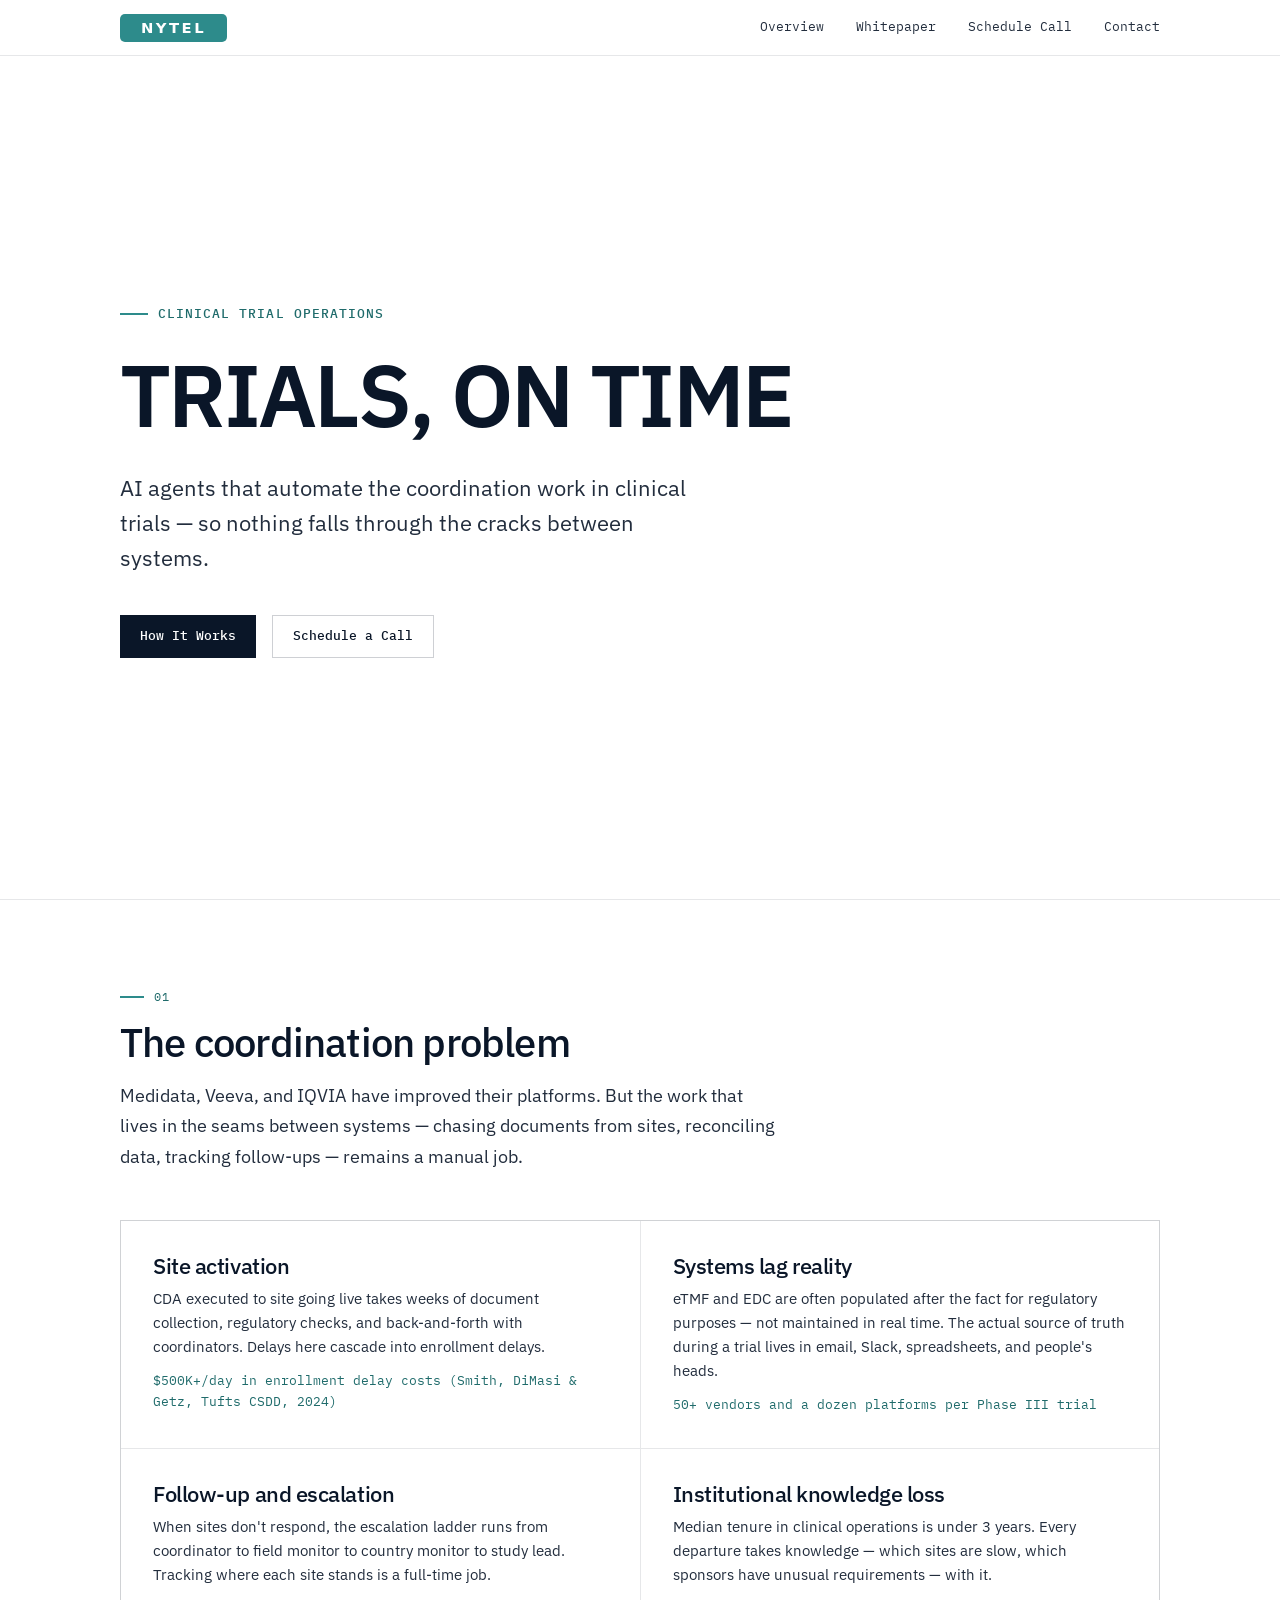
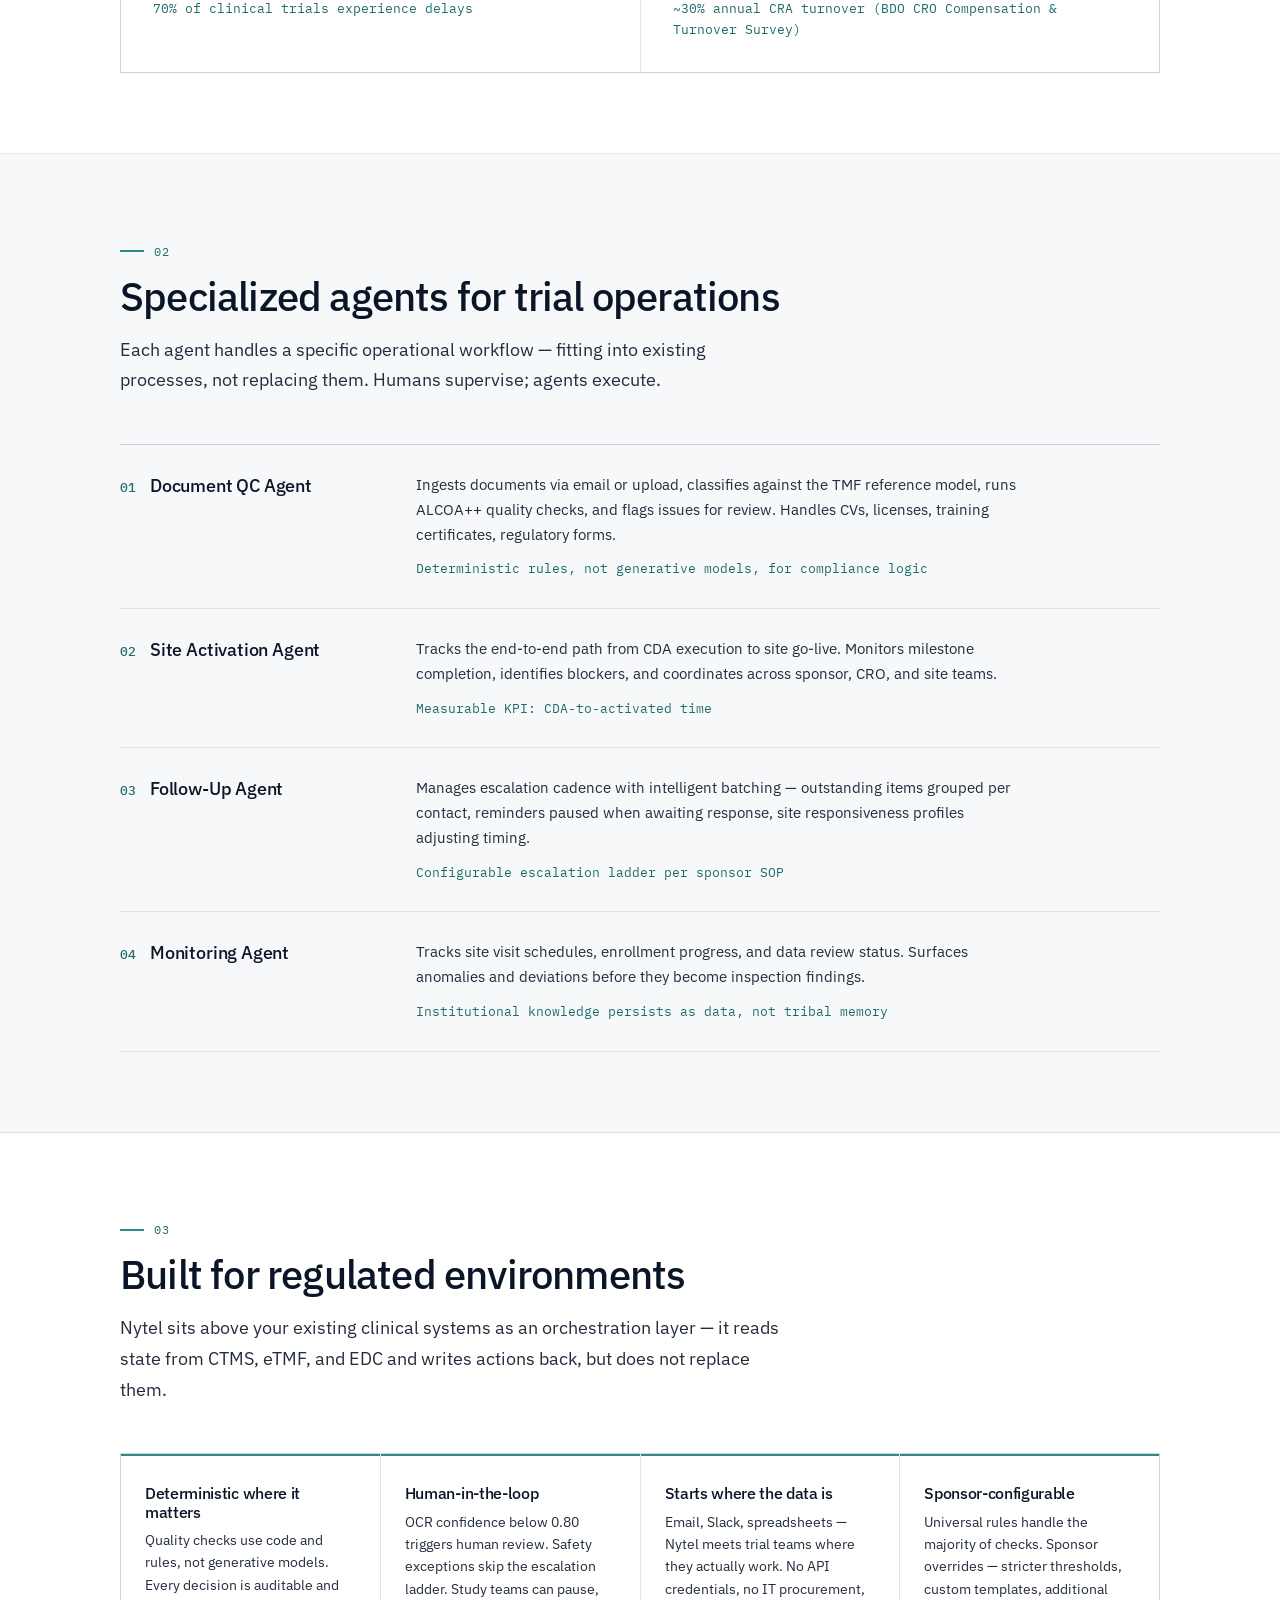
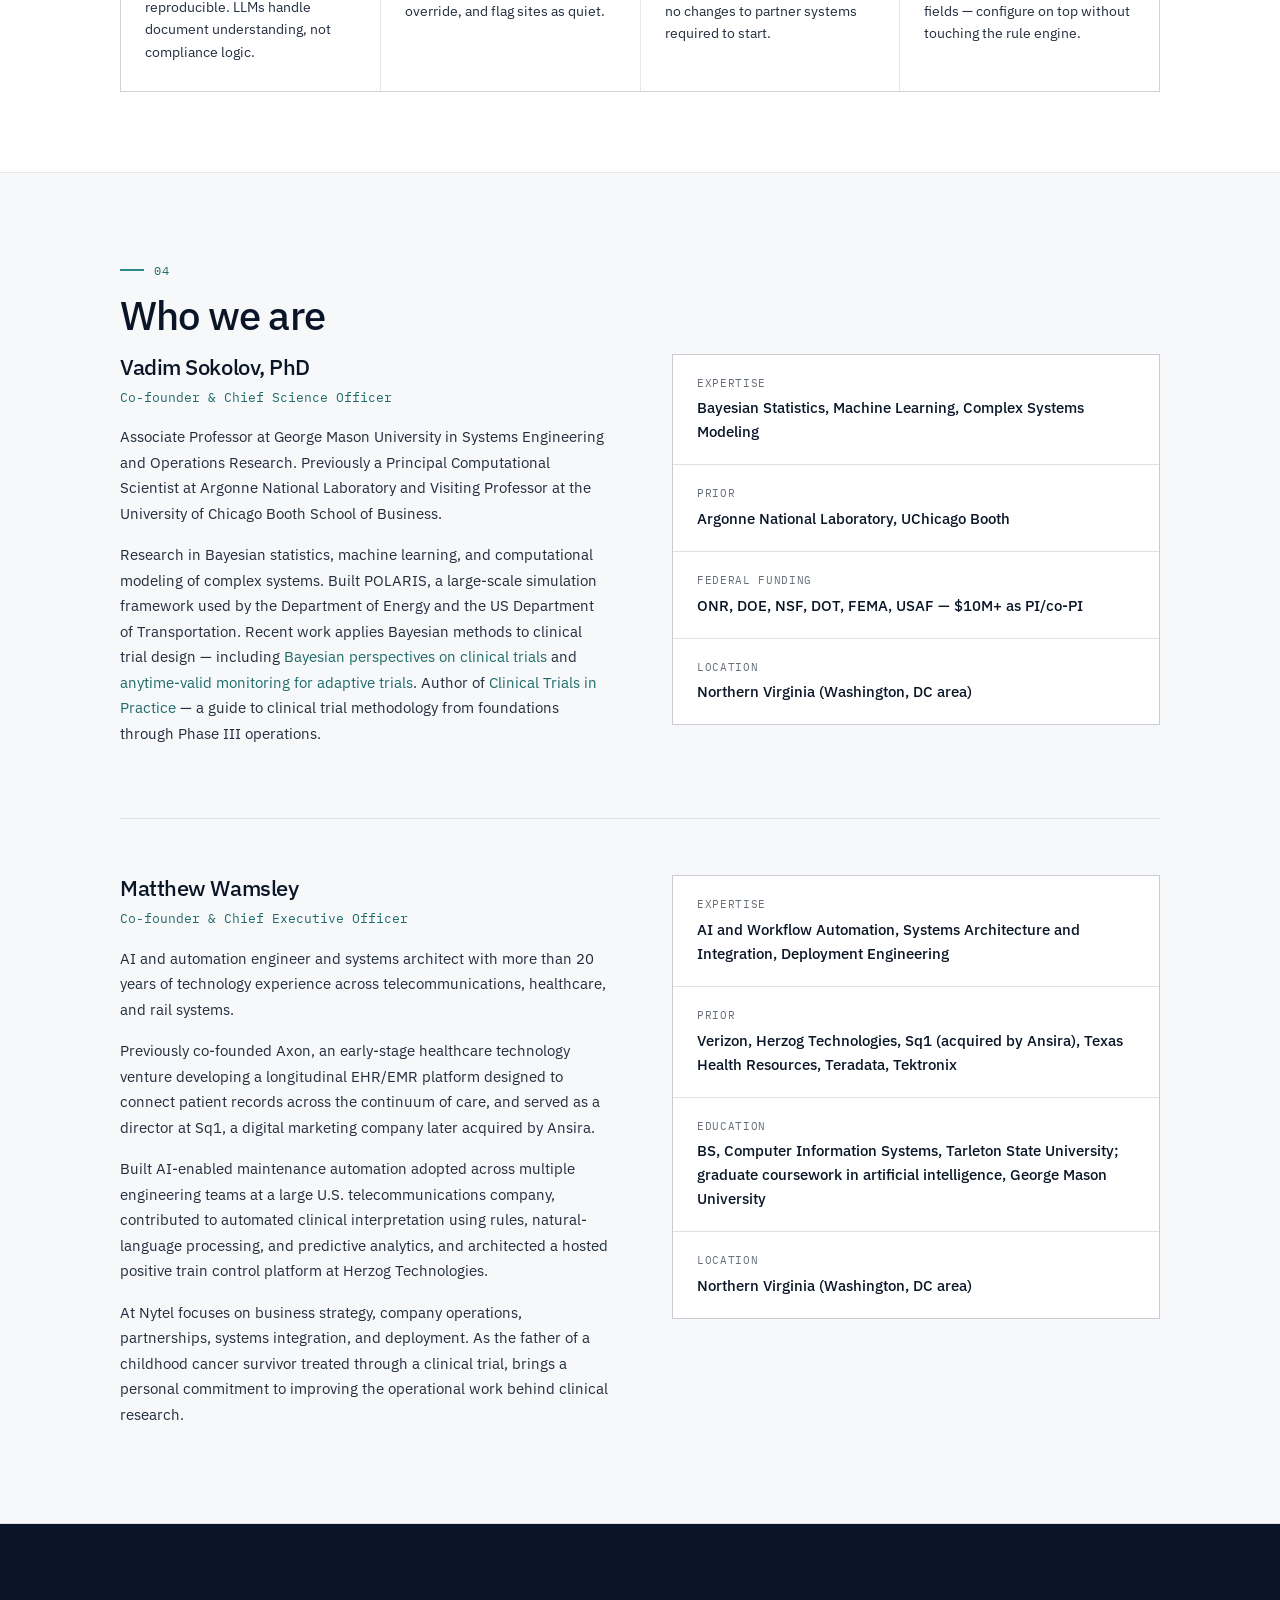
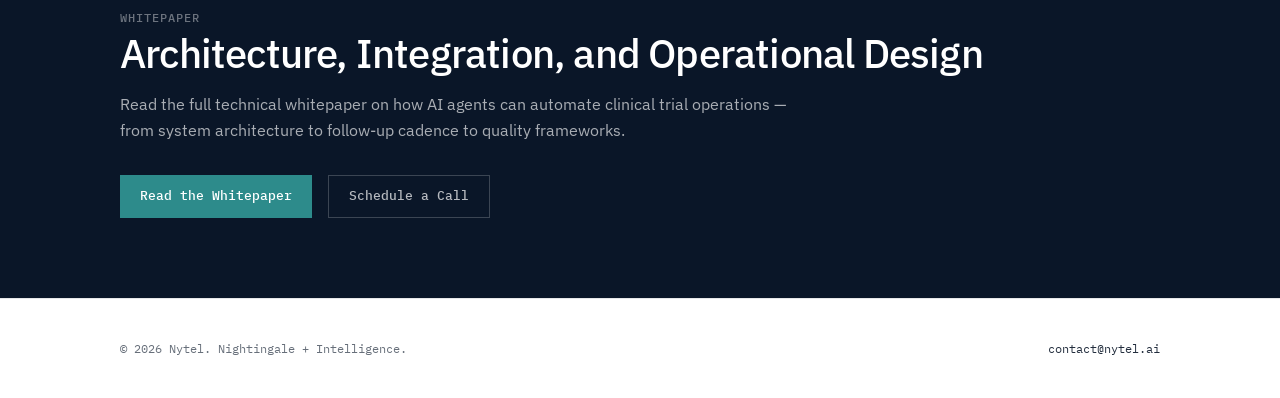
==== commit 54f26de6: "cso" ====
--- a/index.html
+++ b/index.html
@@ -37,7 +37,7 @@
     "founder": [{
       "@type": "Person",
       "name": "Vadim Sokolov",
-      "jobTitle": "Co-founder",
+      "jobTitle": "Co-founder & Chief Science Officer",
       "url": "https://vsokolov.org",
       "affiliation": {
         "@type": "Organization",
@@ -298,7 +298,7 @@
       <div class="founder-section">
         <div class="founder-bio">
           <h3>Vadim Sokolov, PhD</h3>
-          <div class="founder-title">Co-founder</div>
+          <div class="founder-title">Co-founder &amp; Chief Science Officer</div>
           <p>
             Associate Professor at George Mason University in Systems
             Engineering and Operations Research. Previously a Principal
